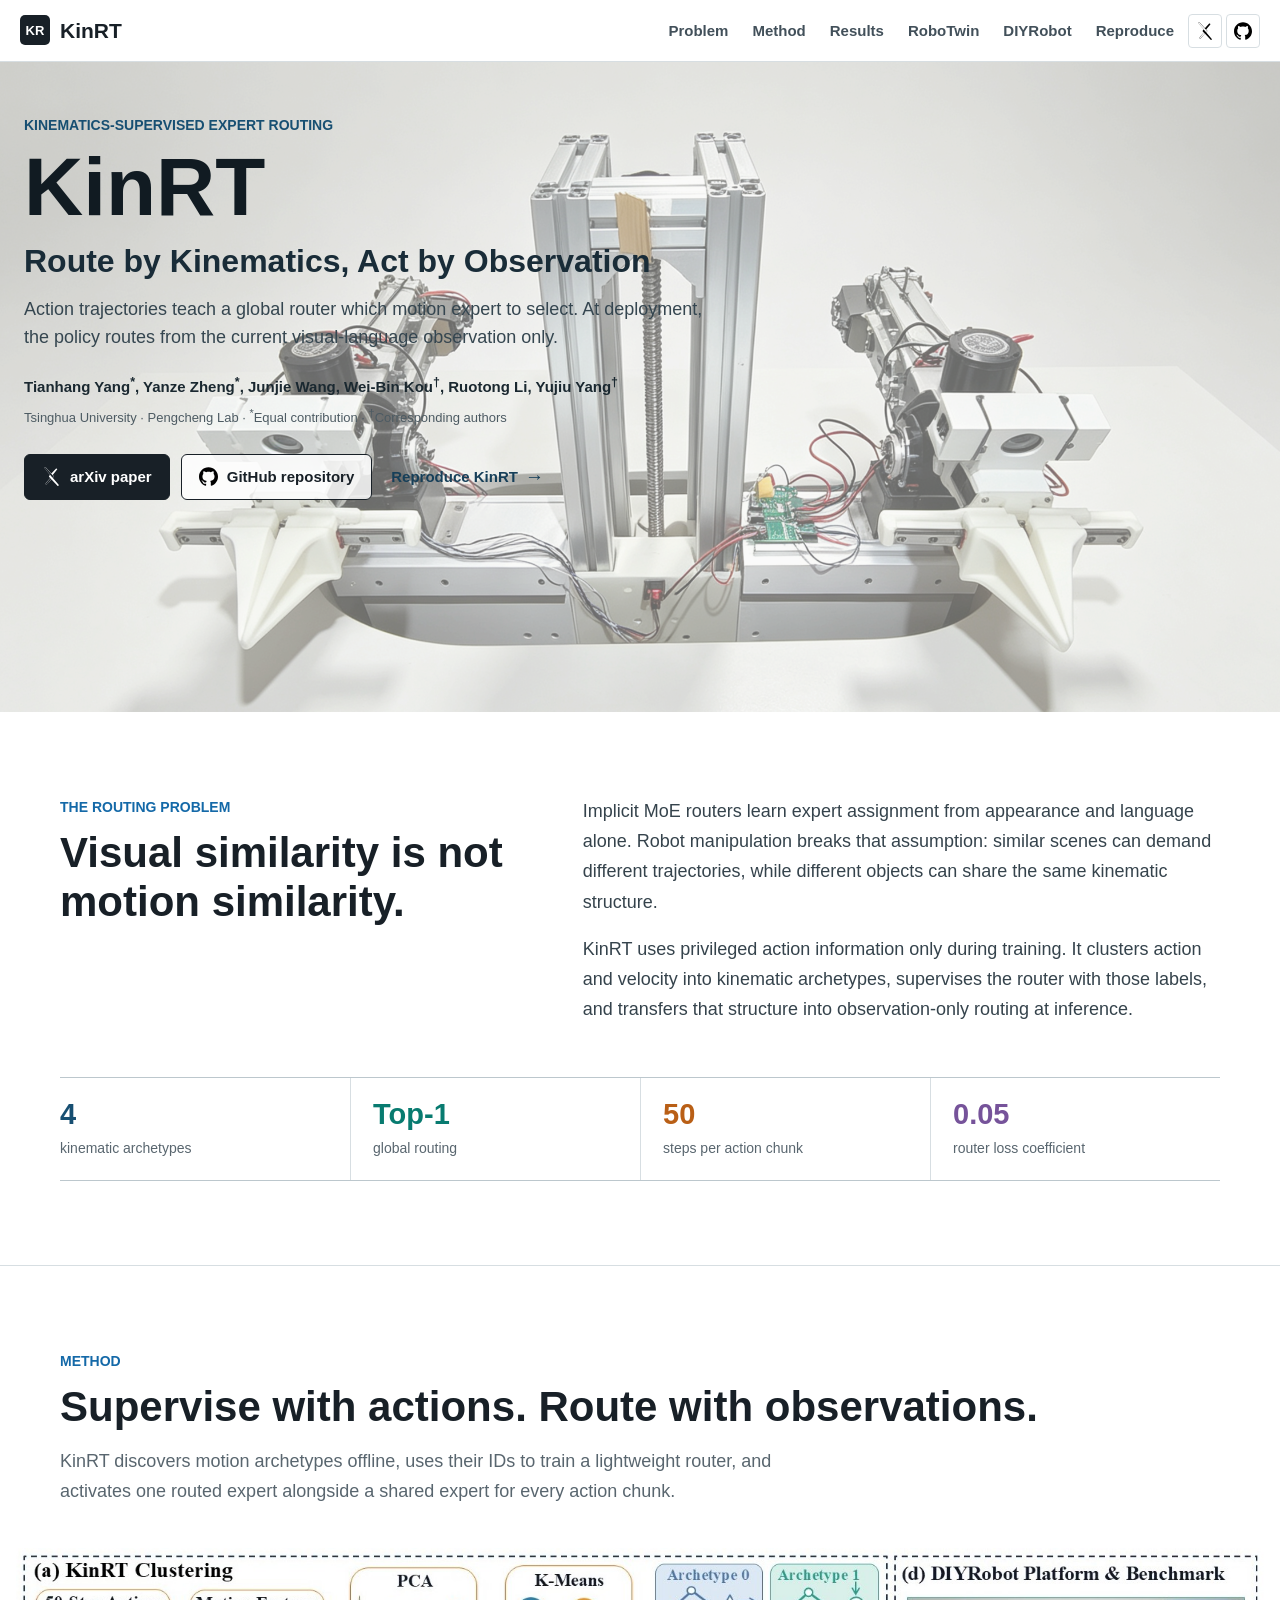
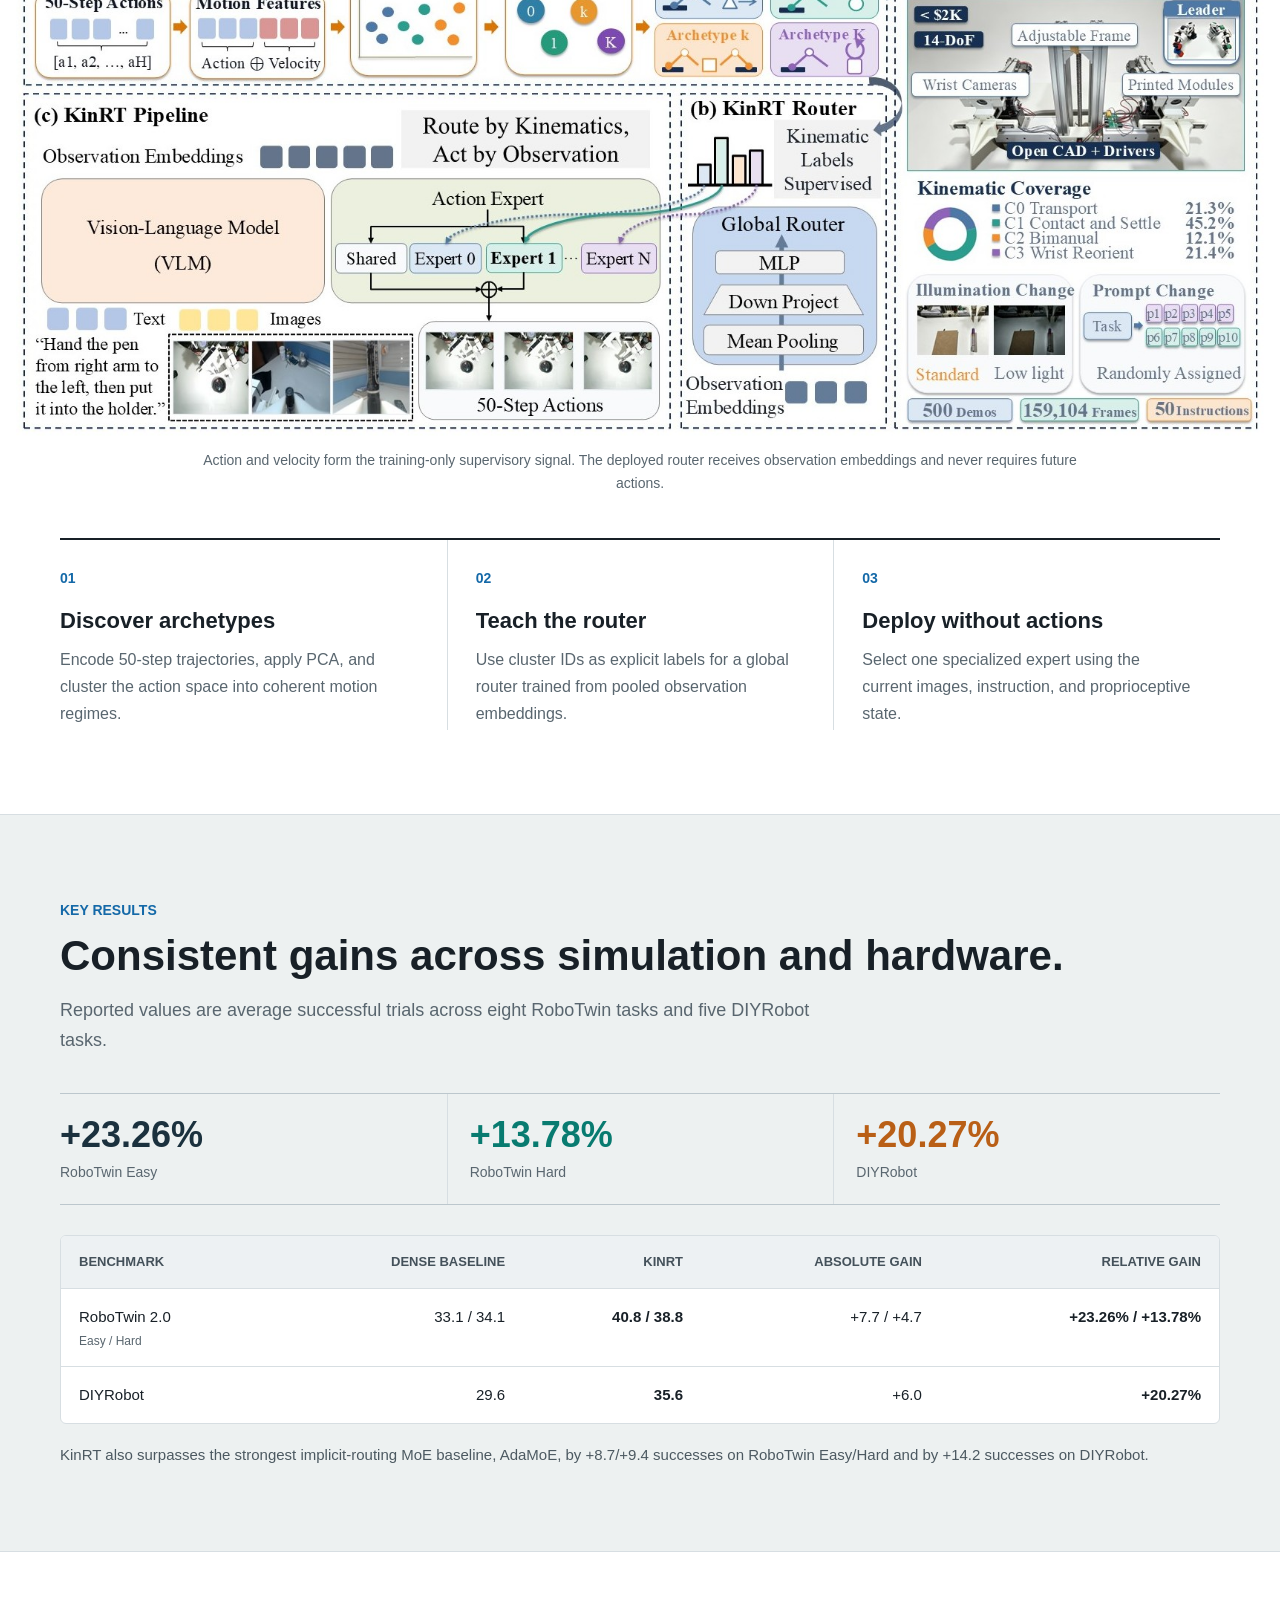
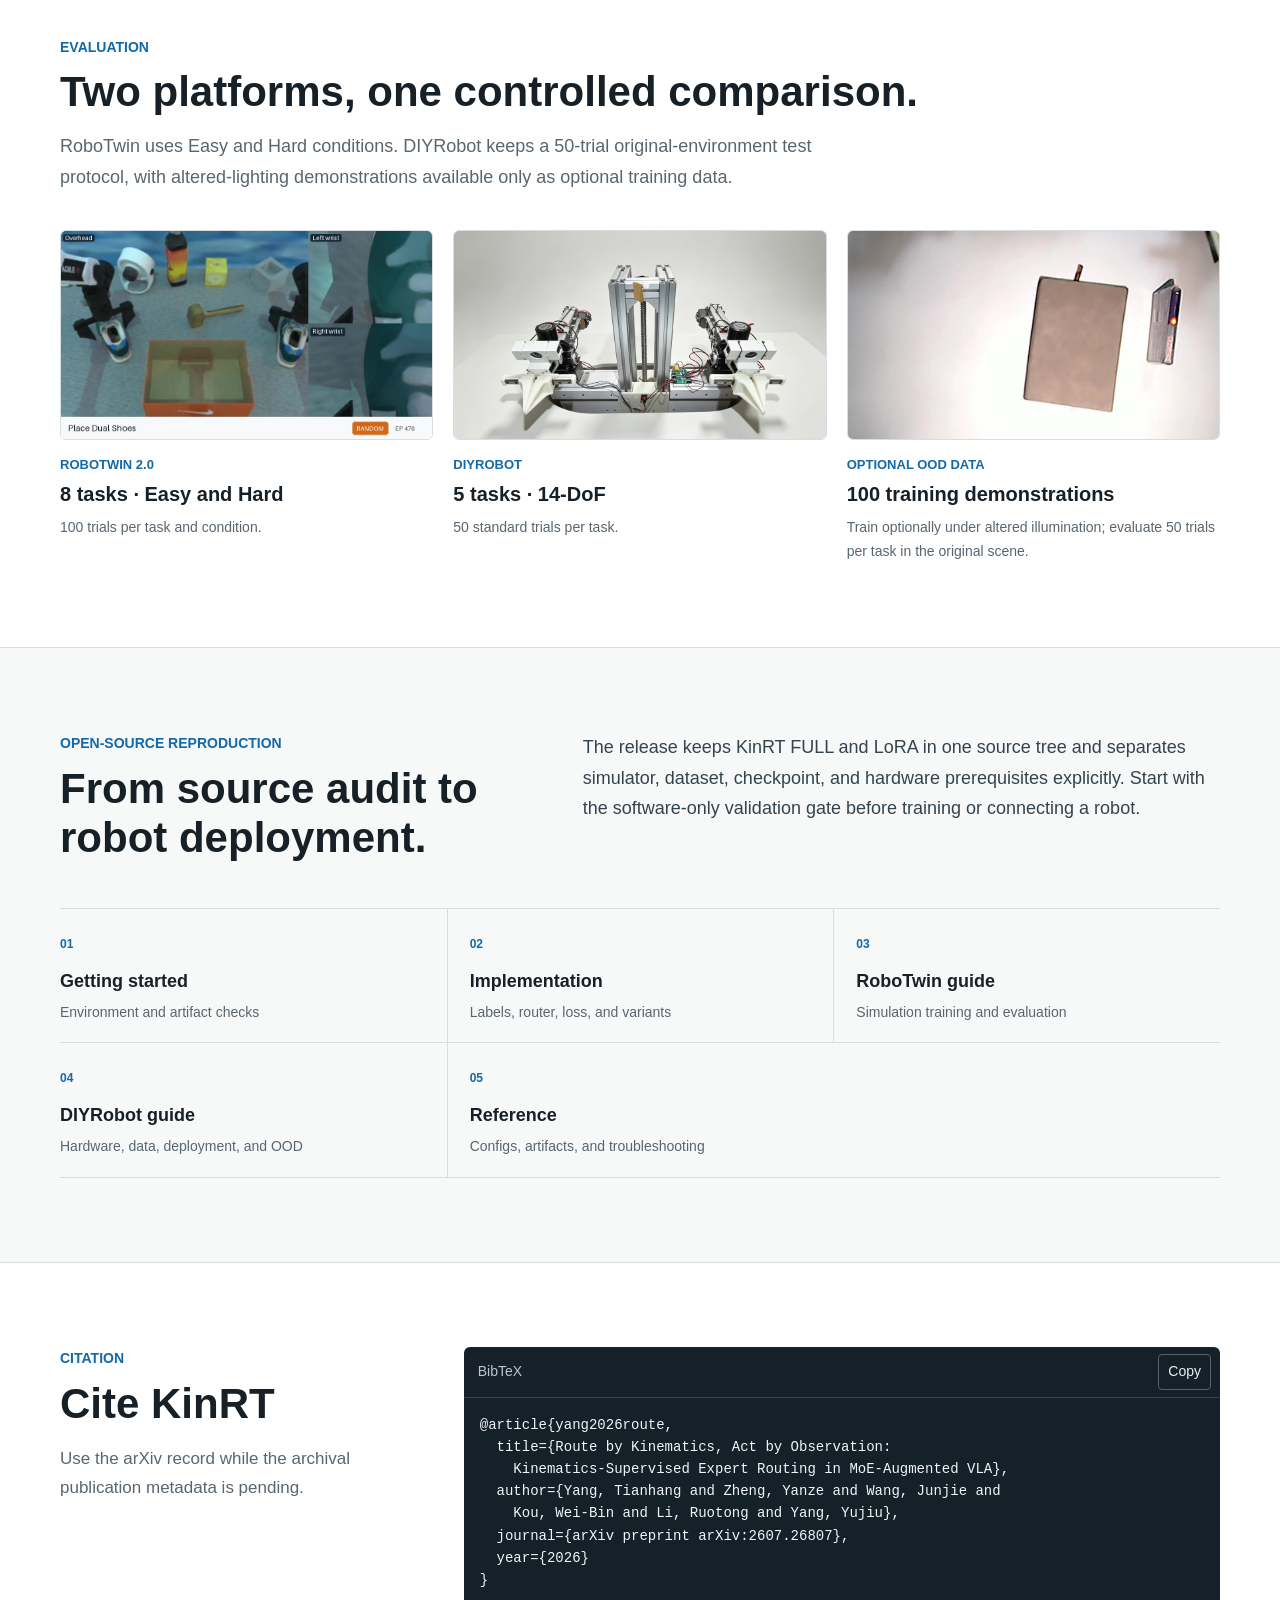
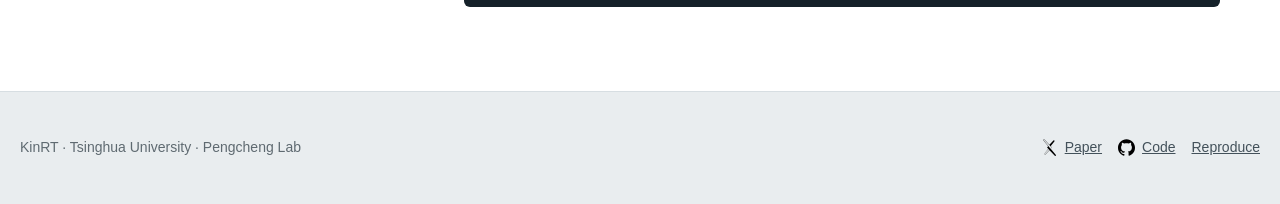
==== docs/index.html @ 178a655c "Remove decorative heading icons" ====
<!doctype html>
<html lang="en">
  <head>
    <meta charset="utf-8" />
    <meta name="viewport" content="width=device-width, initial-scale=1" />
    <meta name="description" content="KinRT uses action-derived kinematic archetypes to supervise observation-only expert routing for generalizable robot manipulation." />
    <meta name="theme-color" content="#ffffff" />
    <meta property="og:type" content="website" />
    <meta property="og:title" content="KinRT | Route by Kinematics, Act by Observation" />
    <meta property="og:description" content="Kinematics-supervised expert routing in MoE-augmented vision-language-action models." />
    <meta property="og:image" content="https://gleeacast.github.io/Route-by-Kinematics-Act-by-Observation-Kinematics-Supervised-Expert-Routing-in-MoE-Augmented-VLA/assets/images/kinrt-method-overview.jpg" />
    <meta property="og:url" content="https://gleeacast.github.io/Route-by-Kinematics-Act-by-Observation-Kinematics-Supervised-Expert-Routing-in-MoE-Augmented-VLA/" />
    <link rel="canonical" href="https://gleeacast.github.io/Route-by-Kinematics-Act-by-Observation-Kinematics-Supervised-Expert-Routing-in-MoE-Augmented-VLA/" />
    <title>KinRT | Route by Kinematics, Act by Observation</title>
    <link rel="stylesheet" href="styles.css?v=20260819-4" />
    <script src="app.js?v=20260819-1" defer></script>
  </head>
  <body data-page="home">
    <a class="skip-link" href="#main">Skip to content</a>
    <header class="site-header">
      <div class="header-inner">
        <a class="brand" href="index.html" aria-label="KinRT project home"><span class="brand-mark">KR</span>KinRT</a>
        <button class="nav-toggle" type="button" data-nav-toggle aria-expanded="false" aria-controls="primary-nav">Menu</button>
        <nav class="primary-nav" id="primary-nav" data-primary-nav aria-label="Primary navigation">
          <a href="#problem">Problem</a>
          <a href="#method">Method</a>
          <a href="#results">Results</a>
          <a href="robotwin.html" data-page-link="robotwin">RoboTwin</a>
          <a href="diyrobot.html" data-page-link="diyrobot">DIYRobot</a>
          <a href="getting-started.html" data-page-link="start">Reproduce</a>
          <a class="nav-icon-link" href="https://arxiv.org/abs/2607.26807" aria-label="KinRT paper on arXiv"><img src="assets/icons/arxiv.svg" alt="" /><span>Paper</span></a>
          <a class="nav-icon-link" href="https://github.com/gleeacast/Route-by-Kinematics-Act-by-Observation-Kinematics-Supervised-Expert-Routing-in-MoE-Augmented-VLA" aria-label="KinRT source on GitHub"><img src="assets/icons/github.svg" alt="" /><span>Source</span></a>
        </nav>
      </div>
    </header>

    <main id="main">
      <section class="project-hero" aria-labelledby="page-title">
        <img class="project-hero-image" src="assets/images/diyrobot-platform.png" alt="The open-source 14-DoF DIYRobot platform" fetchpriority="high" />
        <div class="project-hero-inner">
          <p class="project-eyebrow">Kinematics-supervised expert routing</p>
          <h1 id="page-title">KinRT</h1>
          <p class="project-title">Route by Kinematics, Act by Observation</p>
          <p class="project-summary">Action trajectories teach a global router which motion expert to select. At deployment, the policy routes from the current visual-language observation only.</p>
          <p class="project-authors">Tianhang Yang<sup>*</sup>, Yanze Zheng<sup>*</sup>, Junjie Wang, Wei-Bin Kou<sup>&dagger;</sup>, Ruotong Li, Yujiu Yang<sup>&dagger;</sup></p>
          <p class="project-affiliation">Tsinghua University &middot; Pengcheng Lab &middot; <sup>*</sup>Equal contribution &middot; <sup>&dagger;</sup>Corresponding authors</p>
          <div class="project-actions" aria-label="Project links">
            <a class="button primary" href="https://arxiv.org/abs/2607.26807"><img src="assets/icons/arxiv.svg" alt="" />arXiv paper</a>
            <a class="button secondary" href="https://github.com/gleeacast/Route-by-Kinematics-Act-by-Observation-Kinematics-Supervised-Expert-Routing-in-MoE-Augmented-VLA"><img src="assets/icons/github.svg" alt="" />GitHub repository</a>
            <a class="text-action" href="getting-started.html">Reproduce KinRT <span aria-hidden="true">&rarr;</span></a>
          </div>
        </div>
      </section>

      <section class="project-band project-problem" id="problem" aria-labelledby="problem-title">
        <div class="project-inner split-intro">
          <div>
            <p class="kicker">The routing problem</p>
            <h2 id="problem-title">Visual similarity is not motion similarity.</h2>
          </div>
          <div class="problem-copy">
            <p>Implicit MoE routers learn expert assignment from appearance and language alone. Robot manipulation breaks that assumption: similar scenes can demand different trajectories, while different objects can share the same kinematic structure.</p>
            <p>KinRT uses privileged action information only during training. It clusters action and velocity into kinematic archetypes, supervises the router with those labels, and transfers that structure into observation-only routing at inference.</p>
          </div>
        </div>
        <div class="project-inner method-rail" aria-label="Reported KinRT configuration">
          <div><strong>4</strong><span>kinematic archetypes</span></div>
          <div><strong>Top-1</strong><span>global routing</span></div>
          <div><strong>50</strong><span>steps per action chunk</span></div>
          <div><strong>0.05</strong><span>router loss coefficient</span></div>
        </div>
      </section>

      <section class="project-band project-method" id="method" aria-labelledby="method-title">
        <div class="project-inner section-heading">
          <p class="kicker">Method</p>
          <h2 id="method-title">Supervise with actions. Route with observations.</h2>
          <p>KinRT discovers motion archetypes offline, uses their IDs to train a lightweight router, and activates one routed expert alongside a shared expert for every action chunk.</p>
        </div>
        <figure class="project-method-figure">
          <img src="assets/images/kinrt-method-overview.jpg" alt="KinRT clustering, global router, action-expert pipeline, and DIYRobot platform" loading="lazy" />
          <figcaption>Action and velocity form the training-only supervisory signal. The deployed router receives observation embeddings and never requires future actions.</figcaption>
        </figure>
        <div class="project-inner method-steps">
          <article><span>01</span><h3>Discover archetypes</h3><p>Encode 50-step trajectories, apply PCA, and cluster the action space into coherent motion regimes.</p></article>
          <article><span>02</span><h3>Teach the router</h3><p>Use cluster IDs as explicit labels for a global router trained from pooled observation embeddings.</p></article>
          <article><span>03</span><h3>Deploy without actions</h3><p>Select one specialized expert using the current images, instruction, and proprioceptive state.</p></article>
        </div>
      </section>

      <section class="project-band project-results" id="results" aria-labelledby="results-title">
        <div class="project-inner section-heading">
          <p class="kicker">Key results</p>
          <h2 id="results-title">Consistent gains across simulation and hardware.</h2>
          <p>Reported values are average successful trials across eight RoboTwin tasks and five DIYRobot tasks.</p>
        </div>
        <div class="project-inner result-rail" aria-label="KinRT relative improvements">
          <div><strong>+23.26%</strong><span>RoboTwin Easy</span></div>
          <div><strong>+13.78%</strong><span>RoboTwin Hard</span></div>
          <div><strong>+20.27%</strong><span>DIYRobot</span></div>
        </div>
        <div class="project-inner table-wrap result-table">
          <table>
            <thead><tr><th>Benchmark</th><th>Dense baseline</th><th>KinRT</th><th>Absolute gain</th><th>Relative gain</th></tr></thead>
            <tbody>
              <tr><td>RoboTwin 2.0 <small>Easy / Hard</small></td><td>33.1 / 34.1</td><td><strong>40.8 / 38.8</strong></td><td>+7.7 / +4.7</td><td><strong>+23.26% / +13.78%</strong></td></tr>
              <tr><td>DIYRobot</td><td>29.6</td><td><strong>35.6</strong></td><td>+6.0</td><td><strong>+20.27%</strong></td></tr>
            </tbody>
          </table>
        </div>
        <p class="project-inner result-note">KinRT also surpasses the strongest implicit-routing MoE baseline, AdaMoE, by +8.7/+9.4 successes on RoboTwin Easy/Hard and by +14.2 successes on DIYRobot.</p>
      </section>

      <section class="project-band project-benchmarks" aria-labelledby="benchmarks-title">
        <div class="project-inner section-heading">
          <p class="kicker">Evaluation</p>
          <h2 id="benchmarks-title">Two platforms, one controlled comparison.</h2>
          <p>RoboTwin uses Easy and Hard conditions. DIYRobot keeps a 50-trial original-environment test protocol, with altered-lighting demonstrations available only as optional training data.</p>
        </div>
        <div class="project-inner benchmark-gallery">
          <a href="robotwin.html" class="benchmark-panel">
            <img src="assets/images/posters/robotwin-05_place_dual_shoes_random.jpg" alt="RoboTwin randomized dual-shoe placement task" loading="lazy" />
            <span>RoboTwin 2.0</span><strong>8 tasks &middot; Easy and Hard</strong><p>100 trials per task and condition.</p>
          </a>
          <a href="diyrobot.html" class="benchmark-panel">
            <img src="assets/images/diyrobot-platform.png" alt="The DIYRobot dual-arm platform" loading="lazy" />
            <span>DIYRobot</span><strong>5 tasks &middot; 14-DoF</strong><p>50 standard trials per task.</p>
          </a>
          <a href="diyrobot.html#report" class="benchmark-panel">
            <img src="assets/images/posters/diyrobot-06_ood_place_pill_box_old_scene.jpg" alt="DIYRobot task under altered illumination" loading="lazy" />
            <span>Optional OOD data</span><strong>100 training demonstrations</strong><p>Train optionally under altered illumination; evaluate 50 trials per task in the original scene.</p>
          </a>
        </div>
      </section>

      <section class="project-band project-reproduce" id="reproduce" aria-labelledby="reproduce-title">
        <div class="project-inner split-intro">
          <div>
            <p class="kicker">Open-source reproduction</p>
            <h2 id="reproduce-title">From source audit to robot deployment.</h2>
          </div>
          <div class="problem-copy">
            <p>The release keeps KinRT FULL and LoRA in one source tree and separates simulator, dataset, checkpoint, and hardware prerequisites explicitly. Start with the software-only validation gate before training or connecting a robot.</p>
          </div>
        </div>
        <nav class="project-inner reproduce-links" aria-label="KinRT reproduction guides">
          <a href="getting-started.html"><span>01</span><strong>Getting started</strong><small>Environment and artifact checks</small></a>
          <a href="method.html"><span>02</span><strong>Implementation</strong><small>Labels, router, loss, and variants</small></a>
          <a href="robotwin.html"><span>03</span><strong>RoboTwin guide</strong><small>Simulation training and evaluation</small></a>
          <a href="diyrobot.html"><span>04</span><strong>DIYRobot guide</strong><small>Hardware, data, deployment, and OOD</small></a>
          <a href="reference.html"><span>05</span><strong>Reference</strong><small>Configs, artifacts, and troubleshooting</small></a>
        </nav>
      </section>

      <section class="project-band project-citation" aria-labelledby="citation-title">
        <div class="project-inner citation-layout">
          <div>
            <p class="kicker">Citation</p>
            <h2 id="citation-title">Cite KinRT</h2>
            <p>Use the arXiv record while the archival publication metadata is pending.</p>
          </div>
          <div class="code-block">
            <div class="code-toolbar"><span>BibTeX</span><button class="copy-button" type="button" data-copy>Copy</button></div>
            <pre><code>@article{yang2026route,
  title={Route by Kinematics, Act by Observation:
    Kinematics-Supervised Expert Routing in MoE-Augmented VLA},
  author={Yang, Tianhang and Zheng, Yanze and Wang, Junjie and
    Kou, Wei-Bin and Li, Ruotong and Yang, Yujiu},
  journal={arXiv preprint arXiv:2607.26807},
  year={2026}
}</code></pre>
          </div>
        </div>
      </section>
    </main>

    <footer class="site-footer">
      <div class="footer-inner"><span>KinRT &middot; Tsinghua University &middot; Pengcheng Lab</span><nav class="footer-links" aria-label="Footer"><a class="footer-logo-link" href="https://arxiv.org/abs/2607.26807"><img src="assets/icons/arxiv.svg" alt="" />Paper</a><a class="footer-logo-link" href="https://github.com/gleeacast/Route-by-Kinematics-Act-by-Observation-Kinematics-Supervised-Expert-Routing-in-MoE-Augmented-VLA"><img src="assets/icons/github.svg" alt="" />Code</a><a href="getting-started.html">Reproduce</a></nav></div>
    </footer>
  </body>
</html>
---- docs/styles.css ----
:root {
  color-scheme: light;
  --ink: #182027;
  --muted: #59666f;
  --line: #d7dee2;
  --line-strong: #bcc7cd;
  --canvas: #ffffff;
  --surface: #ffffff;
  --surface-alt: #edf2f3;
  --blue: #1469a8;
  --blue-soft: #e2eef6;
  --teal: #087b70;
  --teal-soft: #dff1ed;
  --orange: #b95f16;
  --orange-soft: #faeadb;
  --red: #a6342a;
  --red-soft: #f8e5e2;
  --green: #287344;
  --green-soft: #e3f0e7;
  --code: #152129;
  --code-line: #35434c;
  --header-h: 62px;
  --content: 1240px;
  font-family: Inter, ui-sans-serif, -apple-system, BlinkMacSystemFont, "Segoe UI", sans-serif;
  font-synthesis: none;
  text-rendering: optimizeLegibility;
}

* { box-sizing: border-box; }
html { scroll-behavior: smooth; }
body {
  margin: 0;
  background: var(--canvas);
  color: var(--ink);
  font-size: 17px;
  line-height: 1.68;
  letter-spacing: 0;
}
button, input { font: inherit; letter-spacing: 0; }
a { color: var(--blue); }
img { display: block; max-width: 100%; }
code, pre { font-family: "SFMono-Regular", Consolas, "Liberation Mono", monospace; }

.skip-link {
  position: fixed;
  top: -60px;
  left: 16px;
  z-index: 100;
  padding: 8px 12px;
  color: #fff;
  background: #000;
  border-radius: 4px;
}
.skip-link:focus { top: 10px; }

.site-header {
  position: sticky;
  top: 0;
  z-index: 40;
  height: var(--header-h);
  background: rgba(255, 255, 255, 0.97);
  border-bottom: 1px solid var(--line);
  backdrop-filter: blur(14px);
}
.header-inner {
  width: min(calc(100% - 32px), var(--content));
  height: 100%;
  margin: 0 auto;
  display: flex;
  align-items: center;
  gap: 28px;
}
.brand {
  display: flex;
  align-items: center;
  gap: 10px;
  color: var(--ink);
  font-size: 21px;
  font-weight: 780;
  text-decoration: none;
  white-space: nowrap;
}
.brand-mark {
  width: 30px;
  height: 30px;
  display: grid;
  place-items: center;
  color: #fff;
  background: var(--ink);
  border-radius: 5px;
  font-size: 13px;
}
.primary-nav {
  display: flex;
  align-items: center;
  gap: 4px;
  margin-left: auto;
}
.primary-nav a {
  padding: 7px 10px;
  color: #42505a;
  border-radius: 4px;
  font-size: 15px;
  font-weight: 650;
  text-decoration: none;
}
.primary-nav a:hover,
.primary-nav a[aria-current="page"] { color: var(--ink); background: var(--surface-alt); }
.primary-nav .nav-icon-link {
  width: 34px;
  height: 34px;
  display: inline-grid;
  place-items: center;
  padding: 7px;
  border: 1px solid var(--line);
}
.nav-icon-link img { width: 18px; height: 18px; }
.nav-icon-link span { display: none; }
.nav-toggle {
  display: none;
  margin-left: auto;
  padding: 7px 10px;
  border: 1px solid var(--line-strong);
  border-radius: 4px;
  background: var(--surface);
  color: var(--ink);
  cursor: pointer;
}

.release-strip {
  background: var(--ink);
  color: #dce3e7;
}
.release-strip-inner {
  width: min(calc(100% - 32px), var(--content));
  min-height: 38px;
  margin: 0 auto;
  display: flex;
  align-items: center;
  gap: 18px;
  overflow-x: auto;
  font-size: 14px;
  white-space: nowrap;
  scrollbar-width: none;
}
.release-strip-inner::-webkit-scrollbar { display: none; }
.release-strip strong { color: #fff; }
.status-dot {
  width: 7px;
  height: 7px;
  display: inline-block;
  margin-right: 6px;
  border-radius: 50%;
  background: #5ec994;
}
.status-dot.external { background: #f2ad59; }

.page {
  width: min(calc(100% - 32px), var(--content));
  margin: 0 auto;
}
.docs-shell {
  display: grid;
  grid-template-columns: 244px minmax(0, 1fr);
  gap: 54px;
  align-items: start;
}
.sidebar {
  position: sticky;
  top: calc(var(--header-h) + 24px);
  padding: 30px 0 50px;
}
.sidebar-label {
  margin: 0 0 9px 10px;
  color: #77828a;
  font-size: 13px;
  font-weight: 760;
  text-transform: uppercase;
}
.sidebar nav { display: grid; gap: 2px; }
.sidebar a {
  padding: 8px 10px;
  color: #53616a;
  border-left: 2px solid transparent;
  font-size: 14px;
  font-weight: 570;
  text-decoration: none;
}
.sidebar a:hover,
.sidebar a[aria-current="page"] {
  color: var(--ink);
  border-color: var(--blue);
  background: #e9eef0;
}
.sidebar-divider { height: 1px; margin: 18px 10px; background: var(--line); }

.doc-main {
  min-width: 0;
  max-width: 900px;
  padding: 58px 0 104px;
}
.doc-header {
  padding-bottom: 34px;
  border-bottom: 1px solid var(--line);
}
.kicker {
  margin: 0 0 8px;
  color: var(--blue);
  font-size: 14px;
  font-weight: 770;
  text-transform: uppercase;
}
.doc-header h1,
.dashboard-title {
  margin: 0;
  font-size: 52px;
  line-height: 1.08;
  letter-spacing: 0;
}
.doc-lead {
  max-width: 760px;
  margin: 18px 0 0;
  color: var(--muted);
  font-size: 20px;
  line-height: 1.55;
}
.doc-meta {
  display: flex;
  flex-wrap: wrap;
  gap: 8px 18px;
  margin-top: 22px;
  color: #69757d;
  font-size: 14px;
}

.section { padding: 46px 0; border-bottom: 1px solid var(--line); scroll-margin-top: 86px; }
.section:last-child { border-bottom: 0; }
.section-head {
  display: grid;
  grid-template-columns: 40px minmax(0, 1fr);
  gap: 14px;
  align-items: start;
  margin-bottom: 22px;
}
.section-index {
  width: 34px;
  height: 34px;
  display: grid;
  place-items: center;
  color: var(--blue);
  border: 1px solid #a7c6da;
  border-radius: 5px;
  font-size: 14px;
  font-weight: 760;
}
.section h2 { margin: 0; font-size: 30px; line-height: 1.22; }
.section h3 { margin: 31px 0 10px; font-size: 21px; line-height: 1.35; }
.section p { max-width: 820px; }
.section > p:first-child { margin-top: 0; }
.section ul, .section ol { padding-left: 23px; }
.section li + li { margin-top: 6px; }
.section code:not(pre code) {
  padding: 2px 5px;
  color: #174d70;
  background: #e5eef3;
  border-radius: 3px;
  font-size: 0.91em;
}
.doc-main p code,
.callout code {
  overflow-wrap: anywhere;
  word-break: break-word;
}

.callout {
  margin: 22px 0;
  padding: 16px 18px;
  border-left: 4px solid var(--blue);
  background: var(--blue-soft);
}
.callout.warning { border-color: var(--orange); background: var(--orange-soft); }
.callout.danger { border-color: var(--red); background: var(--red-soft); }
.callout.success { border-color: var(--green); background: var(--green-soft); }
.callout strong { display: block; margin-bottom: 3px; }
.callout p { margin: 0; }

.code-block {
  margin: 20px 0;
  overflow: hidden;
  border-radius: 6px;
  background: var(--code);
  color: #eef4f7;
}
.code-toolbar {
  min-height: 38px;
  display: flex;
  align-items: center;
  justify-content: space-between;
  gap: 16px;
  padding: 7px 9px 7px 14px;
  color: #b9c8d0;
  border-bottom: 1px solid var(--code-line);
  font-size: 14px;
}
.copy-button {
  padding: 5px 9px;
  color: #e8f0f3;
  border: 1px solid #52636d;
  border-radius: 4px;
  background: transparent;
  cursor: pointer;
}
.copy-button:hover { border-color: #8da1ac; background: #23323b; }
pre {
  margin: 0;
  padding: 16px;
  overflow-x: auto;
  font-size: 14px;
  line-height: 1.58;
}

.table-wrap {
  width: 100%;
  margin: 20px 0;
  overflow-x: auto;
  border: 1px solid var(--line);
  border-radius: 6px;
  background: var(--surface);
}
table { width: 100%; border-collapse: collapse; font-size: 15px; }
th, td { padding: 11px 13px; border-bottom: 1px solid var(--line); text-align: left; vertical-align: top; }
th { color: #44515a; background: #edf1f3; font-size: 13px; text-transform: uppercase; white-space: nowrap; }
tbody tr:last-child td { border-bottom: 0; }
tbody tr:hover td { background: #f8fafb; }
.table-wrap code { white-space: nowrap; }
.tag {
  display: inline-flex;
  align-items: center;
  min-height: 22px;
  padding: 2px 7px;
  border: 1px solid #a9c5d6;
  border-radius: 3px;
  color: #17577d;
  background: #e6f0f5;
  font-size: 13px;
  font-weight: 700;
  white-space: nowrap;
}
.tag.external { color: #84500d; border-color: #dec49e; background: #f9eddc; }
.tag.safety { color: #8c2d26; border-color: #d6aaa5; background: #f6e5e3; }

.flow {
  display: grid;
  grid-template-columns: repeat(4, minmax(0, 1fr));
  margin: 24px 0;
  border: 1px solid var(--line);
  border-radius: 6px;
  overflow: hidden;
  background: var(--surface);
}
.flow-step { min-width: 0; padding: 18px; border-right: 1px solid var(--line); }
.flow-step:last-child { border-right: 0; }
.flow-step span { color: var(--blue); font-size: 13px; font-weight: 780; }
.flow-step strong { display: block; margin-top: 5px; font-size: 17px; }
.flow-step p { margin: 6px 0 0; color: var(--muted); font-size: 15px; line-height: 1.5; }

.checklist {
  display: grid;
  grid-template-columns: repeat(2, minmax(0, 1fr));
  gap: 1px;
  margin: 22px 0;
  border: 1px solid var(--line);
  background: var(--line);
}
.check-item { min-width: 0; padding: 16px; background: var(--surface); }
.check-item strong { display: block; }
.check-item p { margin: 5px 0 0; color: var(--muted); font-size: 15px; }

.figure {
  margin: 24px 0;
  border: 1px solid var(--line);
  border-radius: 6px;
  overflow: hidden;
  background: var(--surface);
}
.figure img { width: 100%; max-height: 610px; object-fit: contain; background: #fff; }
.figure figcaption { padding: 13px 16px; color: var(--muted); border-top: 1px solid var(--line); font-size: 14px; }

.poster-grid {
  display: grid;
  grid-template-columns: repeat(4, minmax(0, 1fr));
  gap: 12px;
  margin: 22px 0;
}
.poster-item { min-width: 0; border: 1px solid var(--line); border-radius: 5px; overflow: hidden; background: var(--surface); }
.poster-item img { width: 100%; aspect-ratio: 16 / 9; object-fit: cover; }
.poster-item span { display: block; padding: 9px 11px; color: #4d5961; font-size: 14px; }

.dashboard {
  padding: 48px 0 90px;
}
.dashboard-head {
  display: grid;
  grid-template-columns: minmax(0, 1.15fr) minmax(320px, 0.75fr);
  gap: 54px;
  align-items: end;
  padding-bottom: 38px;
  border-bottom: 1px solid var(--line);
}
.dashboard-copy { max-width: 770px; margin: 16px 0 0; color: var(--muted); font-size: 18px; }
.dashboard-visual { border: 1px solid var(--line); border-radius: 6px; overflow: hidden; background: #fff; }
.dashboard-visual img { width: 100%; aspect-ratio: 16 / 8; object-fit: cover; object-position: center 45%; }
.dashboard-visual p { margin: 0; padding: 10px 12px; color: var(--muted); border-top: 1px solid var(--line); font-size: 11px; }
.dashboard-section { padding: 38px 0; border-bottom: 1px solid var(--line); }
.dashboard-section h2 { margin: 0; font-size: 25px; }
.dashboard-section > p { max-width: 740px; color: var(--muted); }
.path-grid {
  display: grid;
  grid-template-columns: repeat(4, minmax(0, 1fr));
  gap: 12px;
  margin-top: 22px;
}
.path-card {
  min-width: 0;
  min-height: 188px;
  display: flex;
  flex-direction: column;
  padding: 18px;
  color: var(--ink);
  border: 1px solid var(--line);
  border-radius: 6px;
  background: var(--surface);
  text-decoration: none;
}
.path-card:hover { border-color: #8fa9b7; box-shadow: 0 8px 22px rgba(35, 56, 68, 0.08); }
.path-card span { color: var(--blue); font-size: 11px; font-weight: 780; }
.path-card strong { margin-top: 14px; font-size: 18px; }
.path-card p { margin: 7px 0 18px; color: var(--muted); font-size: 13px; }
.path-card small { margin-top: auto; color: #3e6f8c; font-weight: 650; }

.readiness-grid {
  display: grid;
  grid-template-columns: repeat(3, minmax(0, 1fr));
  gap: 1px;
  margin-top: 22px;
  border: 1px solid var(--line);
  background: var(--line);
}
.readiness-item { min-width: 0; padding: 17px; background: var(--surface); }
.readiness-item .state { color: var(--green); font-size: 11px; font-weight: 760; text-transform: uppercase; }
.readiness-item .state.external { color: var(--orange); }
.readiness-item strong { display: block; margin: 5px 0; }
.readiness-item p { margin: 0; color: var(--muted); font-size: 12px; }

.filter-bar {
  display: flex;
  align-items: center;
  gap: 12px;
  margin: 20px 0 12px;
}
.filter-bar label { font-size: 14px; font-weight: 700; }
.filter-bar input {
  width: min(100%, 360px);
  min-height: 38px;
  padding: 7px 10px;
  color: var(--ink);
  border: 1px solid var(--line-strong);
  border-radius: 4px;
  background: var(--surface);
}

.joint-list {
  columns: 2;
  margin: 18px 0;
  padding: 15px 18px 15px 38px;
  border: 1px solid var(--line);
  border-radius: 6px;
  background: var(--surface);
  font-family: "SFMono-Regular", Consolas, monospace;
  font-size: 14px;
}
.joint-list li { break-inside: avoid; }

.next-prev {
  display: grid;
  grid-template-columns: repeat(2, minmax(0, 1fr));
  gap: 12px;
  padding-top: 38px;
}
.next-prev a {
  min-width: 0;
  padding: 15px 17px;
  color: var(--ink);
  border: 1px solid var(--line);
  border-radius: 5px;
  background: var(--surface);
  text-decoration: none;
}
.next-prev span { display: block; color: var(--muted); font-size: 13px; }
.next-prev strong { display: block; margin-top: 3px; }

.site-footer { border-top: 1px solid var(--line); background: #e9edef; }
.footer-inner {
  width: min(calc(100% - 32px), var(--content));
  min-height: 112px;
  margin: 0 auto;
  display: flex;
  align-items: center;
  justify-content: space-between;
  gap: 24px;
  color: #5f6a71;
  font-size: 14px;
}
.footer-links { display: flex; gap: 16px; flex-wrap: wrap; }
.footer-links a { color: #43515a; }
.footer-logo-link { display: inline-flex; align-items: center; gap: 7px; }
.footer-logo-link img { width: 17px; height: 17px; }

.system-cell { display: inline-flex; align-items: center; gap: 9px; min-width: 180px; }
.system-cell img { width: 22px; height: 22px; object-fit: contain; }
.support { display: inline-flex; align-items: center; gap: 7px; font-size: 13px; font-weight: 680; }
.support::before { width: 8px; height: 8px; content: ""; border-radius: 50%; background: #8a969d; }
.support.yes::before { background: #31a66a; }
.support.conditional::before { background: #df922f; }
.support.no { color: #707b82; }
.support.no::before { background: #d0665d; }

.scene-pair-grid {
  display: grid;
  grid-template-columns: repeat(3, minmax(0, 1fr));
  gap: 18px;
  margin: 24px 0;
}
.scene-pair { min-width: 0; margin: 0; }
.scene-pair figcaption { display: flex; align-items: baseline; justify-content: space-between; gap: 10px; margin-bottom: 9px; }
.scene-pair figcaption strong { font-size: 17px; }
.scene-pair figcaption span { color: var(--blue); font-size: 11px; font-weight: 760; text-transform: uppercase; }
.scene-pair > div { display: grid; grid-template-columns: repeat(2, minmax(0, 1fr)); gap: 3px; overflow: hidden; border-radius: 5px; background: var(--line); }
.scene-pair img { width: 100%; aspect-ratio: 1 / 1; object-fit: cover; }
.scene-pair p { display: grid; grid-template-columns: repeat(2, minmax(0, 1fr)); margin: 6px 0 0; color: var(--muted); font-size: 11px; text-align: center; }

.project-hero {
  position: relative;
  height: clamp(540px, calc(100svh - var(--header-h) - 128px), 650px);
  overflow: hidden;
  background: #e9e9e5;
}
.project-hero::after {
  position: absolute;
  inset: 0;
  content: "";
  background: rgba(255, 255, 255, 0.2);
  pointer-events: none;
}
.project-hero-image {
  position: absolute;
  inset: 0;
  width: 100%;
  height: 100%;
  object-fit: cover;
  object-position: center 55%;
  opacity: 0.72;
}
.project-hero-inner {
  position: relative;
  z-index: 1;
  width: min(calc(100% - 48px), var(--content));
  margin: 0 auto;
  padding-top: 52px;
}
.project-eyebrow {
  margin: 0 0 10px;
  color: #174f72;
  font-size: 14px;
  font-weight: 800;
  text-transform: uppercase;
}
.project-hero h1 {
  margin: 0;
  color: #111b22;
  font-size: 82px;
  line-height: 0.95;
}
.project-title {
  max-width: 780px;
  margin: 17px 0 0;
  color: #192c38;
  font-size: 32px;
  font-weight: 720;
  line-height: 1.2;
}
.project-summary {
  max-width: 700px;
  margin: 15px 0 0;
  color: #354650;
  font-size: 18px;
  line-height: 1.55;
}
.project-authors {
  max-width: 790px;
  margin: 20px 0 0;
  color: #1a2830;
  font-size: 15px;
  font-weight: 690;
}
.project-affiliation {
  margin: 5px 0 0;
  color: #4d5b63;
  font-size: 13px;
}
.project-actions {
  display: flex;
  align-items: center;
  flex-wrap: wrap;
  gap: 11px;
  margin-top: 23px;
}
.button {
  min-height: 46px;
  display: inline-flex;
  align-items: center;
  justify-content: center;
  padding: 9px 17px;
  border: 1px solid var(--ink);
  border-radius: 6px;
  font-size: 15px;
  font-weight: 700;
  text-decoration: none;
}
.button.primary { color: #fff; background: var(--ink); }
.button.secondary { color: var(--ink); background: rgba(255, 255, 255, 0.82); }
.button:hover { transform: translateY(-1px); }
.button img { width: 19px; height: 19px; margin-right: 9px; }
.button.primary img { filter: invert(1); }
.text-action {
  min-height: 46px;
  display: inline-flex;
  align-items: center;
  padding: 9px 8px;
  color: #163f59;
  font-size: 15px;
  font-weight: 760;
  text-decoration: none;
}
.text-action span { margin-left: 7px; font-size: 19px; }
.project-band { padding: 84px 0; }
.project-inner { width: min(calc(100% - 48px), 1160px); margin: 0 auto; }
.split-intro {
  display: grid;
  grid-template-columns: minmax(300px, 0.82fr) minmax(0, 1.18fr);
  gap: 80px;
  align-items: start;
}
.split-intro h2,
.section-heading h2,
.citation-layout h2 {
  margin: 0;
  font-size: 42px;
  line-height: 1.17;
}
.problem-copy p { margin: 0; color: #35434c; font-size: 18px; }
.problem-copy p + p { margin-top: 17px; }
.method-rail,
.result-rail {
  display: grid;
  grid-template-columns: repeat(4, minmax(0, 1fr));
  margin-top: 52px;
  border-top: 1px solid var(--line-strong);
  border-bottom: 1px solid var(--line-strong);
}
.method-rail div,
.result-rail div { min-width: 0; padding: 21px 20px 20px 0; }
.method-rail div + div,
.result-rail div + div { padding-left: 22px; border-left: 1px solid var(--line); }
.method-rail strong,
.result-rail strong { display: block; color: #174f72; font-size: 29px; line-height: 1.1; }
.method-rail div:nth-child(2) strong { color: var(--teal); }
.method-rail div:nth-child(3) strong { color: var(--orange); }
.method-rail div:nth-child(4) strong { color: #76539a; }
.method-rail span,
.result-rail span { display: block; margin-top: 6px; color: var(--muted); font-size: 14px; }

.project-method { border-top: 1px solid var(--line); background: #fff; }
.section-heading { max-width: 1160px; }
.section-heading > p:last-child {
  max-width: 770px;
  margin: 15px 0 0;
  color: var(--muted);
  font-size: 18px;
}
.project-method-figure {
  width: min(calc(100% - 32px), 1380px);
  margin: 42px auto 0;
}
.project-method-figure img { width: 100%; height: auto; }
.project-method-figure figcaption {
  max-width: 900px;
  margin: 13px auto 0;
  color: var(--muted);
  font-size: 14px;
  text-align: center;
}
.method-steps {
  display: grid;
  grid-template-columns: repeat(3, minmax(0, 1fr));
  margin-top: 42px;
  border-top: 2px solid var(--ink);
}
.method-steps article {
  min-width: 0;
  padding: 24px 28px 2px 0;
}
.method-steps article + article {
  padding-left: 28px;
  border-left: 1px solid var(--line);
}
.method-steps span {
  color: var(--blue);
  font-size: 14px;
  font-weight: 800;
}
.method-steps h3 {
  margin: 10px 0 8px;
  font-size: 22px;
}
.method-steps p {
  margin: 0;
  color: var(--muted);
  font-size: 16px;
}

.project-results { border-top: 1px solid var(--line); background: #edf1f1; }
.result-rail { grid-template-columns: repeat(3, minmax(0, 1fr)); margin-top: 38px; }
.result-rail strong { color: #1b313e; font-size: 36px; }
.result-rail div:nth-child(2) strong { color: var(--teal); }
.result-rail div:nth-child(3) strong { color: var(--orange); }
.result-table { margin-top: 30px; background: #fff; }
.result-table th, .result-table td { padding: 15px 18px; }
.result-table td:not(:first-child), .result-table th:not(:first-child) { text-align: right; }
.result-table small { display: block; margin-top: 2px; color: var(--muted); font-size: 12px; }
.result-note { margin-top: 18px; color: #4c5961; font-size: 15px; }

.project-benchmarks { border-top: 1px solid var(--line); }
.benchmark-gallery {
  display: grid;
  grid-template-columns: repeat(3, minmax(0, 1fr));
  gap: 20px;
  margin-top: 38px;
}
.benchmark-panel {
  min-width: 0;
  color: var(--ink);
  text-decoration: none;
}
.benchmark-panel img {
  width: 100%;
  aspect-ratio: 16 / 9;
  object-fit: cover;
  border: 1px solid var(--line);
  border-radius: 6px;
}
.benchmark-panel span {
  display: block;
  margin-top: 14px;
  color: var(--blue);
  font-size: 13px;
  font-weight: 800;
  text-transform: uppercase;
}
.benchmark-panel strong {
  display: block;
  margin-top: 2px;
  font-size: 20px;
}
.benchmark-panel p { margin: 5px 0 0; color: var(--muted); font-size: 14px; }
.benchmark-panel:hover strong { color: var(--blue); }

.project-reproduce { border-top: 1px solid var(--line); background: #f7f8f8; }
.reproduce-links {
  display: grid;
  grid-template-columns: repeat(3, minmax(0, 1fr));
  margin-top: 46px;
  border-top: 1px solid var(--line);
  border-bottom: 1px solid var(--line);
}
.reproduce-links a {
  min-width: 0;
  min-height: 134px;
  padding: 20px 22px 18px 0;
  color: var(--ink);
  border-bottom: 1px solid var(--line);
  text-decoration: none;
}
.reproduce-links a:nth-child(3n+2),
.reproduce-links a:nth-child(3n+3) {
  padding-left: 22px;
  border-left: 1px solid var(--line);
}
.reproduce-links a:nth-last-child(-n+2) { border-bottom: 0; }
.reproduce-links span { color: var(--blue); font-size: 12px; font-weight: 800; }
.reproduce-links strong { display: block; margin-top: 8px; font-size: 18px; }
.reproduce-links small { display: block; margin-top: 5px; color: var(--muted); font-size: 14px; }
.reproduce-links a:hover strong { color: var(--blue); }

.project-citation { border-top: 1px solid var(--line); }
.citation-layout {
  display: grid;
  grid-template-columns: minmax(240px, 0.62fr) minmax(0, 1.38fr);
  gap: 64px;
  align-items: start;
}
.citation-layout p:last-child { color: var(--muted); }
.citation-layout .code-block { margin: 0; }

@media (max-width: 1050px) {
  .primary-nav { gap: 0; }
  .primary-nav a { padding-inline: 7px; font-size: 14px; }
  .path-grid { grid-template-columns: repeat(2, minmax(0, 1fr)); }
  .poster-grid { grid-template-columns: repeat(3, minmax(0, 1fr)); }
  .flow { grid-template-columns: repeat(2, minmax(0, 1fr)); }
  .flow-step:nth-child(2) { border-right: 0; }
  .flow-step:nth-child(-n+2) { border-bottom: 1px solid var(--line); }
  .project-hero-image { object-position: 60% 55%; }
  .split-intro { gap: 48px; }
  .benchmark-gallery { gap: 16px; }
}

@media (max-width: 820px) {
  .site-header { height: auto; min-height: var(--header-h); }
  .header-inner { min-height: var(--header-h); flex-wrap: wrap; padding: 10px 0; }
  .nav-toggle { display: inline-flex; }
  .primary-nav {
    width: 100%;
    display: none;
    flex-direction: column;
    align-items: stretch;
    padding: 4px 0 8px;
  }
  .primary-nav.is-open { display: flex; }
  .primary-nav a { padding: 10px; font-size: 15px; }
  .primary-nav .nav-icon-link { width: 100%; height: auto; display: flex; justify-content: flex-start; gap: 10px; border: 0; }
  .nav-icon-link span { display: inline; }
  .docs-shell { grid-template-columns: 1fr; }
  .sidebar { display: none; }
  .doc-main { padding-top: 36px; }
  .dashboard-head { grid-template-columns: 1fr; gap: 28px; }
  .readiness-grid { grid-template-columns: 1fr; }
  .poster-grid { grid-template-columns: repeat(2, minmax(0, 1fr)); }
  .project-hero { height: clamp(520px, calc(100svh - var(--header-h) - 128px), 610px); }
  .project-hero-image { object-position: 65% bottom; opacity: 0.55; }
  .project-hero h1 { font-size: 72px; }
  .project-title { font-size: 29px; }
  .split-intro, .citation-layout { grid-template-columns: 1fr; gap: 24px; }
  .method-rail { grid-template-columns: repeat(2, minmax(0, 1fr)); }
  .method-rail div:nth-child(3) { padding-left: 0; border-left: 0; border-top: 1px solid var(--line); }
  .method-rail div:nth-child(4) { border-top: 1px solid var(--line); }
  .method-steps { grid-template-columns: 1fr; }
  .method-steps article { padding: 22px 0; }
  .method-steps article + article { padding-left: 0; border-top: 1px solid var(--line); border-left: 0; }
  .benchmark-gallery { grid-template-columns: repeat(2, minmax(0, 1fr)); }
  .reproduce-links { grid-template-columns: repeat(2, minmax(0, 1fr)); }
  .scene-pair-grid { grid-template-columns: repeat(2, minmax(0, 1fr)); }
  .reproduce-links a:nth-child(3n+2),
  .reproduce-links a:nth-child(3n+3) { padding-left: 0; border-left: 0; }
  .reproduce-links a:nth-child(even) { padding-left: 22px; border-left: 1px solid var(--line); }
  .reproduce-links a:nth-last-child(-n+2) { border-bottom: 0; }
  .reproduce-links a:nth-last-child(2) { border-bottom: 1px solid var(--line); }
}

@media (max-width: 580px) {
  .page, .header-inner, .release-strip-inner, .footer-inner { width: min(calc(100% - 24px), var(--content)); }
  .release-strip-inner { padding: 7px 0; flex-wrap: wrap; gap: 3px 12px; white-space: normal; overflow-x: visible; }
  .doc-main, .dashboard { padding-bottom: 64px; }
  .doc-header h1, .dashboard-title { font-size: 38px; }
  .doc-lead, .dashboard-copy { font-size: 18px; }
  .section { padding: 31px 0; }
  .section-head { grid-template-columns: 34px minmax(0, 1fr); gap: 10px; }
  .section h2 { font-size: 26px; }
  .flow, .path-grid, .checklist, .next-prev { grid-template-columns: 1fr; }
  .flow-step { border-right: 0; border-bottom: 1px solid var(--line); }
  .flow-step:last-child { border-bottom: 0; }
  .poster-grid { grid-template-columns: 1fr; }
  .scene-pair-grid { grid-template-columns: 1fr; }
  .joint-list { columns: 1; }
  .footer-inner { align-items: flex-start; flex-direction: column; justify-content: center; padding: 22px 0; }
  .filter-bar { align-items: stretch; flex-direction: column; }
  .filter-bar input { width: 100%; }
  .project-hero { height: 500px; }
  .project-hero::after { background: rgba(255, 255, 255, 0.32); }
  .project-hero-image { object-position: 61% bottom; opacity: 0.45; }
  .project-hero-inner { width: calc(100% - 24px); padding-top: 24px; }
  .project-eyebrow { margin-bottom: 5px; font-size: 12px; }
  .project-hero h1 { font-size: 58px; }
  .project-title { margin-top: 10px; font-size: 24px; }
  .project-summary { margin-top: 9px; font-size: 16px; line-height: 1.45; }
  .project-authors { margin-top: 11px; font-size: 13px; line-height: 1.45; }
  .project-affiliation { display: none; }
  .project-actions { gap: 8px; margin-top: 14px; }
  .project-actions .button { min-height: 40px; padding: 7px 11px; font-size: 13px; }
  .text-action { width: 100%; min-height: 28px; padding: 2px 0; font-size: 13px; }
  .project-band { padding: 56px 0; }
  .project-inner { width: calc(100% - 24px); }
  .split-intro h2, .section-heading h2, .citation-layout h2 { font-size: 31px; }
  .problem-copy p, .section-heading > p:last-child { font-size: 16px; }
  .method-rail { margin-top: 34px; }
  .method-rail div { padding: 17px 13px 16px 0; }
  .method-rail div + div { padding-left: 13px; }
  .method-rail div:nth-child(3) { padding-left: 0; }
  .method-rail strong { font-size: 24px; }
  .project-method-figure { width: 100%; margin-top: 30px; overflow-x: auto; }
  .project-method-figure img { min-width: 720px; }
  .project-method-figure figcaption { padding: 0 12px; text-align: left; }
  .result-rail div { padding: 17px 8px 16px 0; }
  .result-rail div + div { padding-left: 8px; }
  .result-rail strong { font-size: 24px; }
  .result-rail span { font-size: 12px; }
  .benchmark-gallery, .reproduce-links { grid-template-columns: 1fr; }
  .reproduce-links a,
  .reproduce-links a:nth-child(even) { min-height: 0; padding: 17px 0; border-left: 0; border-bottom: 1px solid var(--line); }
  .reproduce-links a:nth-last-child(-n+2) { border-bottom: 1px solid var(--line); }
  .reproduce-links a:last-child { border-bottom: 0; }
  .citation-layout .code-block { margin-top: 8px; }
}
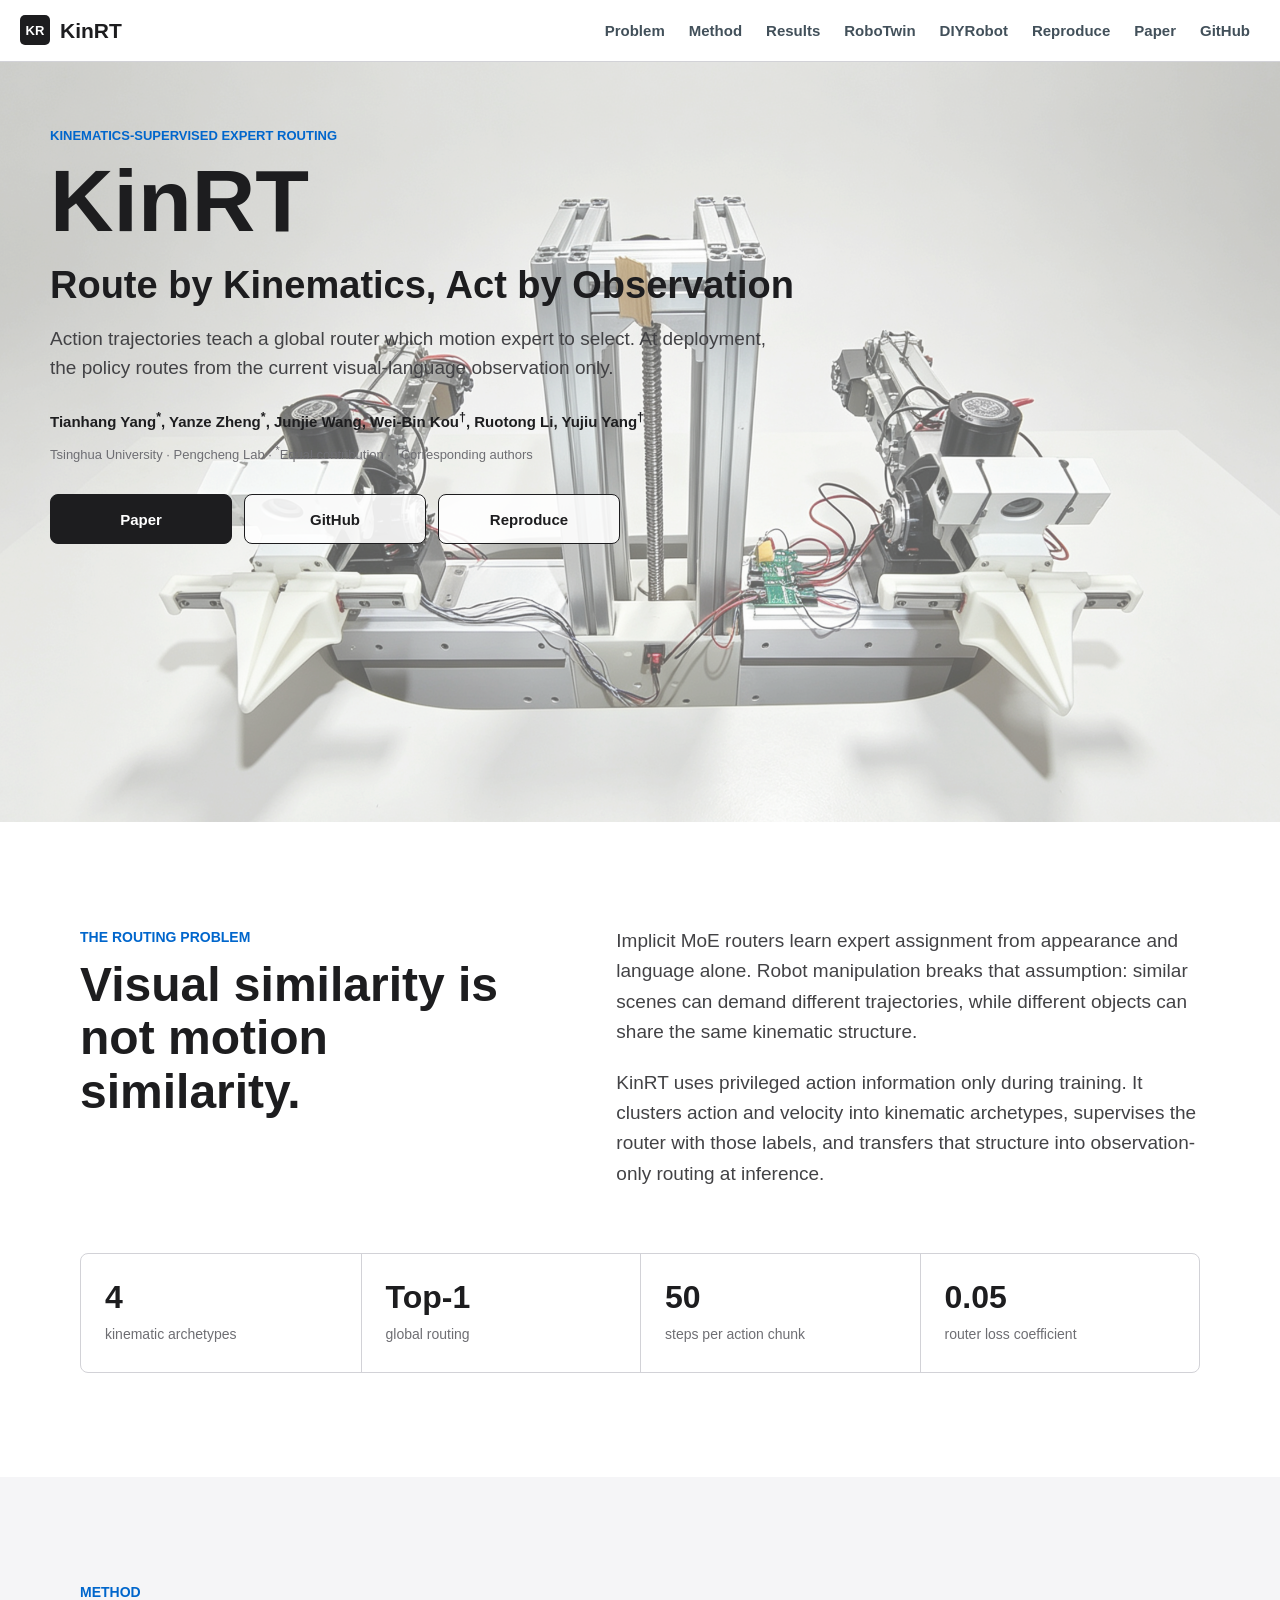
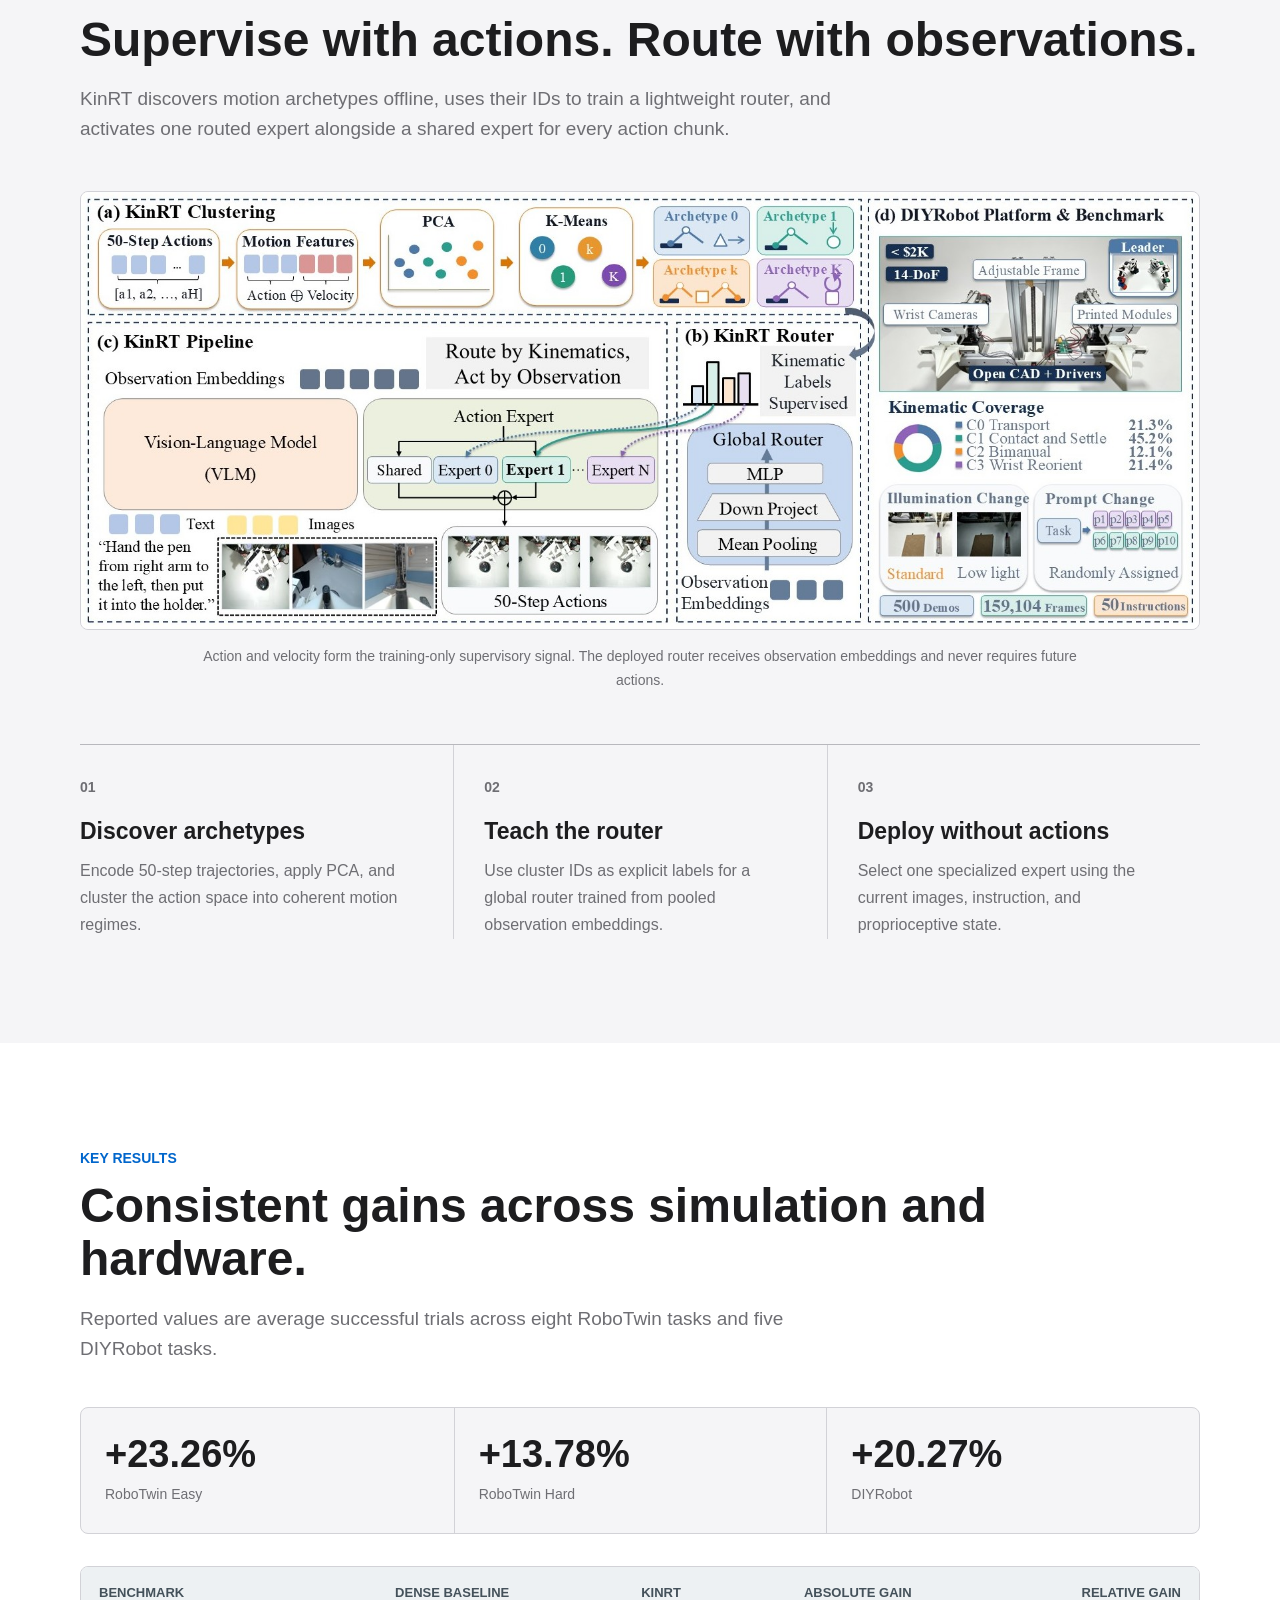
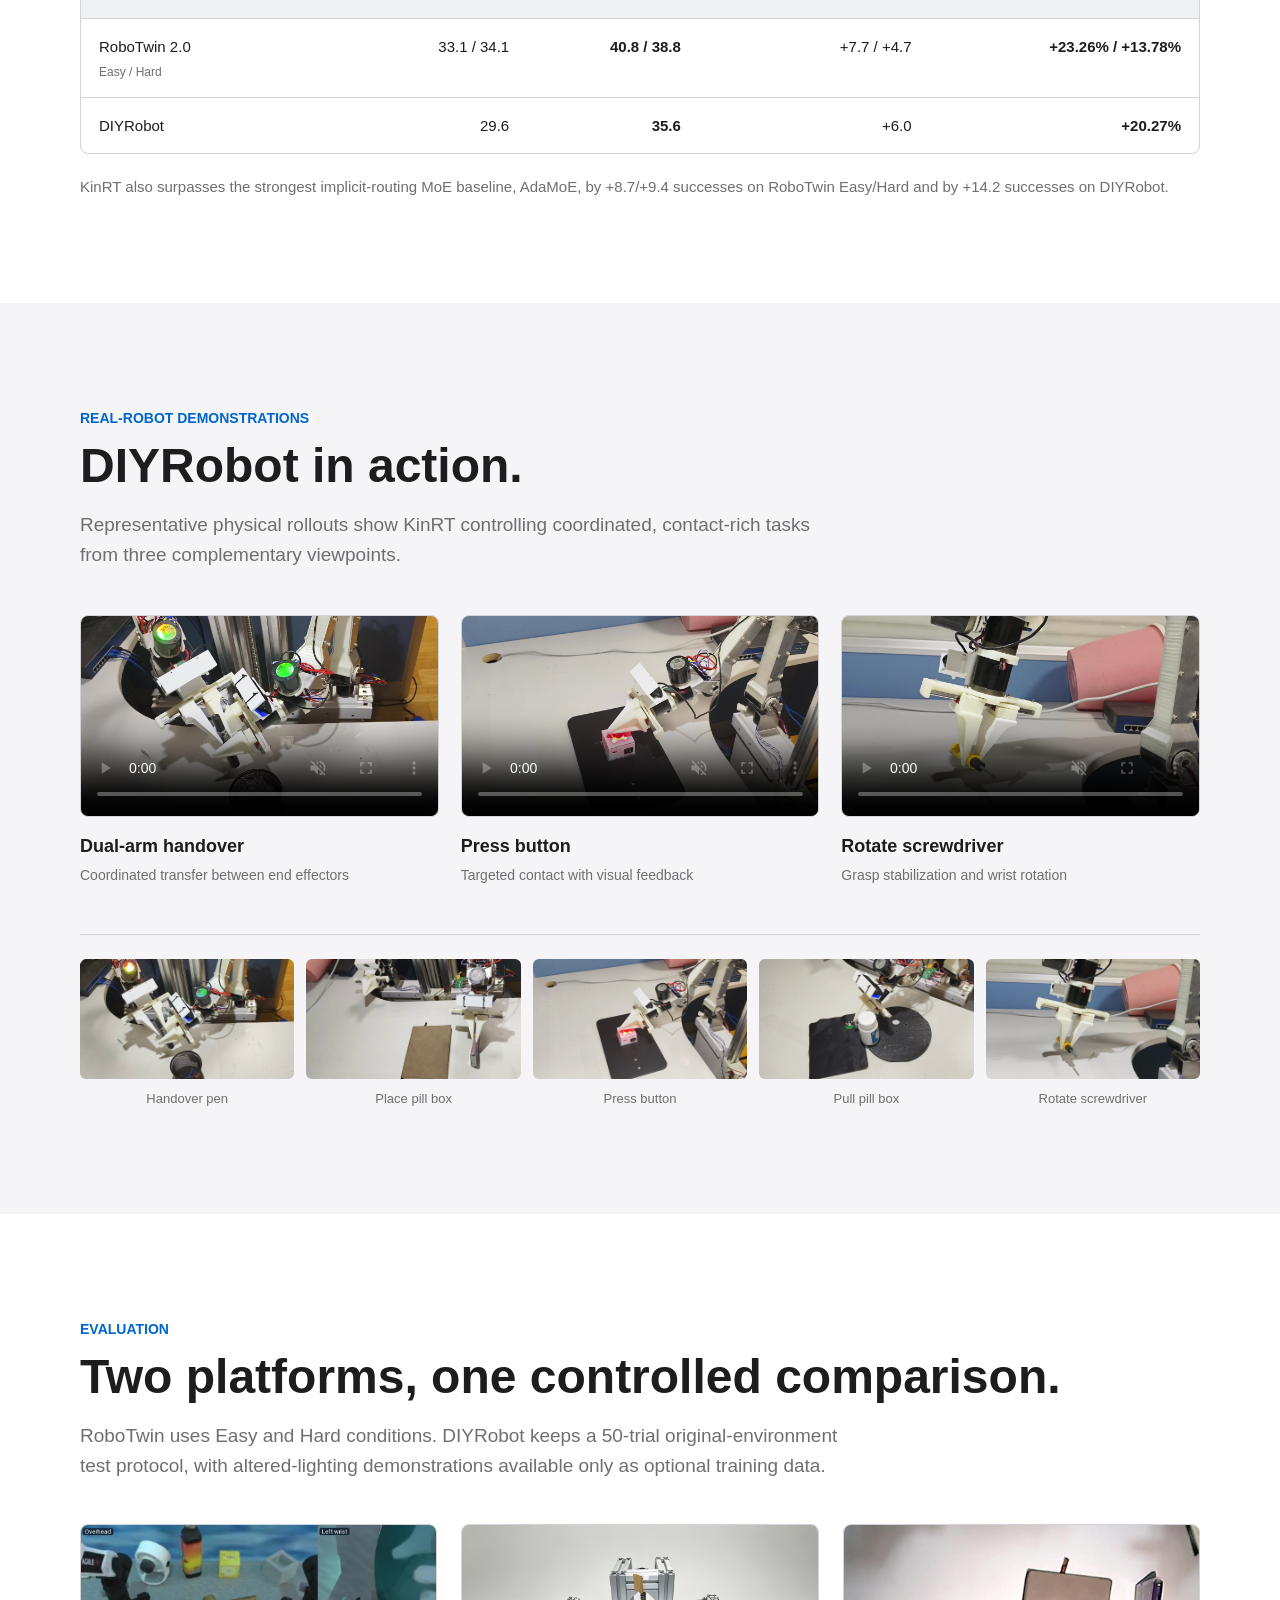
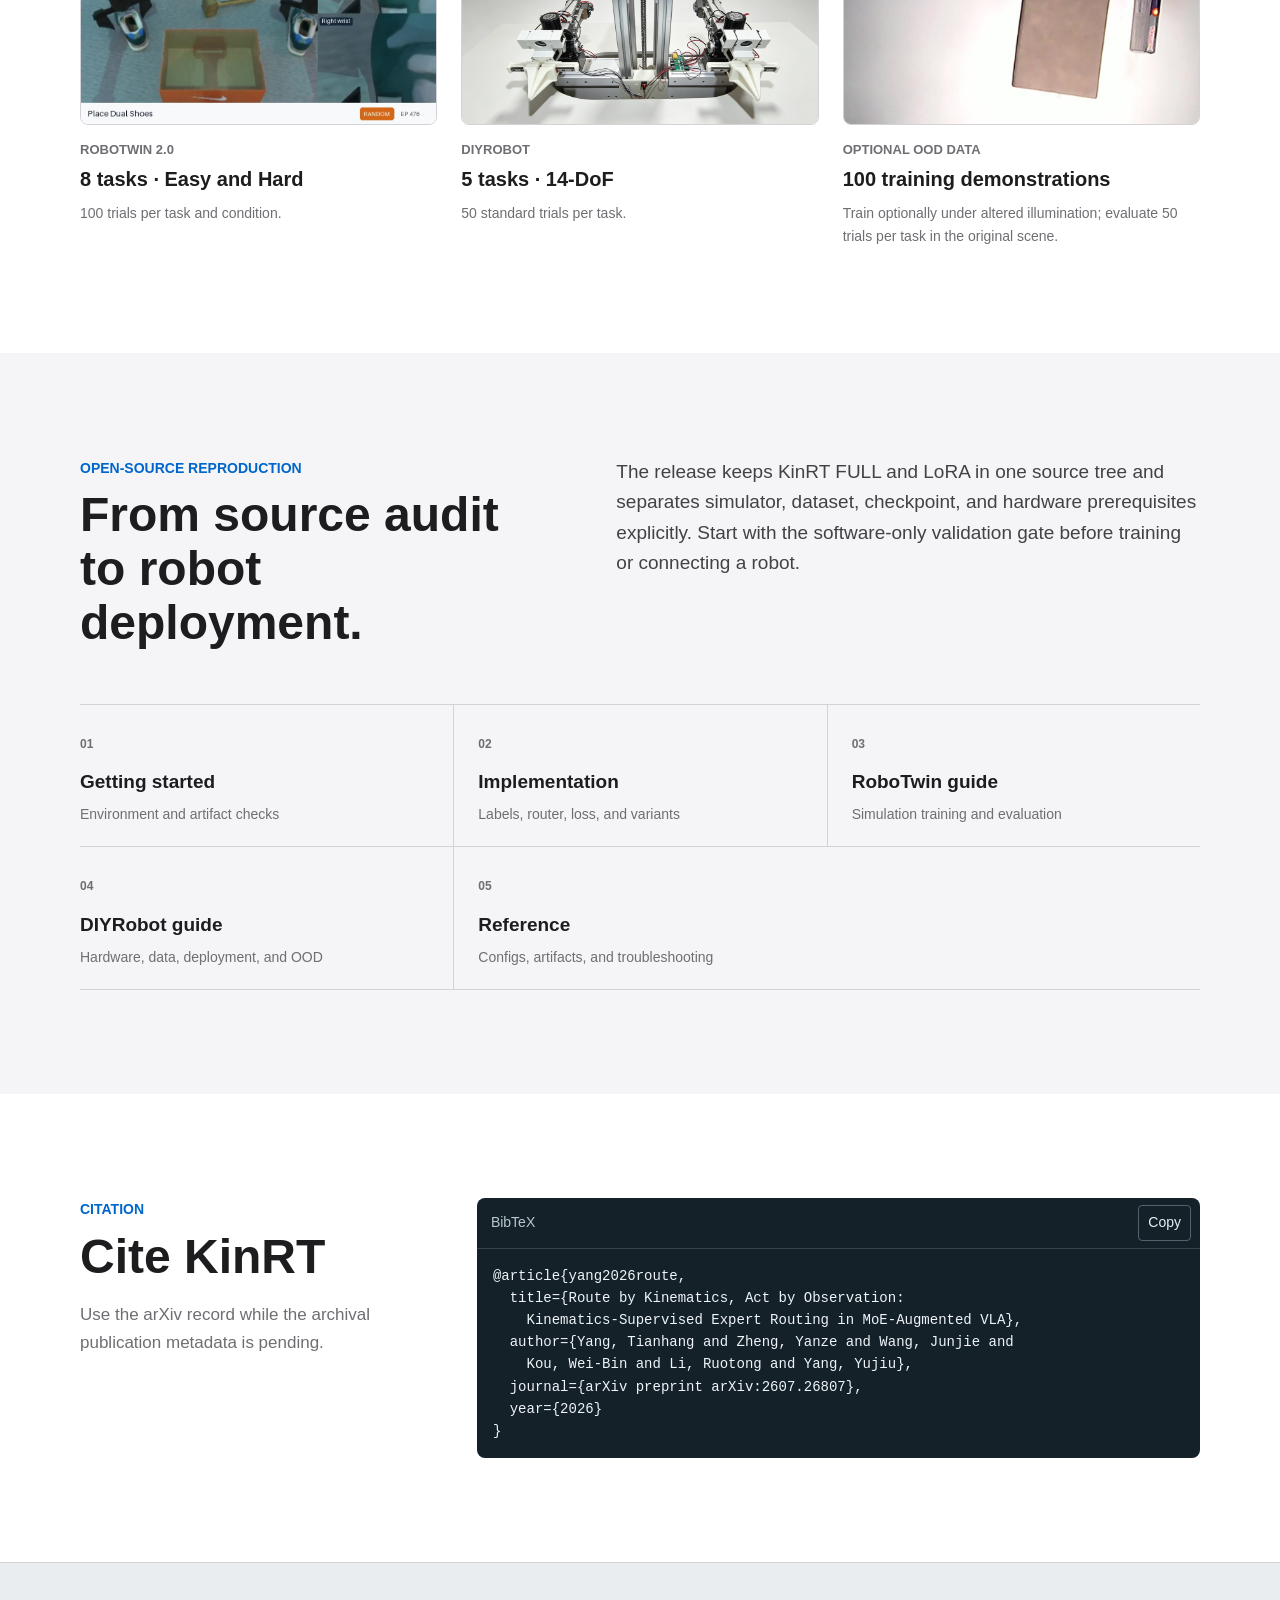
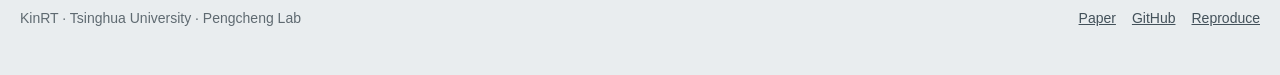
==== commit 2c567635: "Polish project page and add real-robot demos" ====
--- a/docs/index.html
+++ b/docs/index.html
@@ -12,7 +12,7 @@
     <meta property="og:url" content="https://gleeacast.github.io/Route-by-Kinematics-Act-by-Observation-Kinematics-Supervised-Expert-Routing-in-MoE-Augmented-VLA/" />
     <link rel="canonical" href="https://gleeacast.github.io/Route-by-Kinematics-Act-by-Observation-Kinematics-Supervised-Expert-Routing-in-MoE-Augmented-VLA/" />
     <title>KinRT | Route by Kinematics, Act by Observation</title>
-    <link rel="stylesheet" href="styles.css?v=20260819-4" />
+    <link rel="stylesheet" href="styles.css?v=20260819-5" />
     <script src="app.js?v=20260819-1" defer></script>
   </head>
   <body data-page="home">
@@ -28,8 +28,8 @@
           <a href="robotwin.html" data-page-link="robotwin">RoboTwin</a>
           <a href="diyrobot.html" data-page-link="diyrobot">DIYRobot</a>
           <a href="getting-started.html" data-page-link="start">Reproduce</a>
-          <a class="nav-icon-link" href="https://arxiv.org/abs/2607.26807" aria-label="KinRT paper on arXiv"><img src="assets/icons/arxiv.svg" alt="" /><span>Paper</span></a>
-          <a class="nav-icon-link" href="https://github.com/gleeacast/Route-by-Kinematics-Act-by-Observation-Kinematics-Supervised-Expert-Routing-in-MoE-Augmented-VLA" aria-label="KinRT source on GitHub"><img src="assets/icons/github.svg" alt="" /><span>Source</span></a>
+          <a href="https://arxiv.org/abs/2607.26807">Paper</a>
+          <a href="https://github.com/gleeacast/Route-by-Kinematics-Act-by-Observation-Kinematics-Supervised-Expert-Routing-in-MoE-Augmented-VLA">GitHub</a>
         </nav>
       </div>
     </header>
@@ -45,9 +45,9 @@
           <p class="project-authors">Tianhang Yang<sup>*</sup>, Yanze Zheng<sup>*</sup>, Junjie Wang, Wei-Bin Kou<sup>&dagger;</sup>, Ruotong Li, Yujiu Yang<sup>&dagger;</sup></p>
           <p class="project-affiliation">Tsinghua University &middot; Pengcheng Lab &middot; <sup>*</sup>Equal contribution &middot; <sup>&dagger;</sup>Corresponding authors</p>
           <div class="project-actions" aria-label="Project links">
-            <a class="button primary" href="https://arxiv.org/abs/2607.26807"><img src="assets/icons/arxiv.svg" alt="" />arXiv paper</a>
-            <a class="button secondary" href="https://github.com/gleeacast/Route-by-Kinematics-Act-by-Observation-Kinematics-Supervised-Expert-Routing-in-MoE-Augmented-VLA"><img src="assets/icons/github.svg" alt="" />GitHub repository</a>
-            <a class="text-action" href="getting-started.html">Reproduce KinRT <span aria-hidden="true">&rarr;</span></a>
+            <a class="button primary" href="https://arxiv.org/abs/2607.26807">Paper</a>
+            <a class="button secondary" href="https://github.com/gleeacast/Route-by-Kinematics-Act-by-Observation-Kinematics-Supervised-Expert-Routing-in-MoE-Augmented-VLA">GitHub</a>
+            <a class="button secondary" href="getting-started.html">Reproduce</a>
           </div>
         </div>
       </section>
@@ -109,6 +109,41 @@
           </table>
         </div>
         <p class="project-inner result-note">KinRT also surpasses the strongest implicit-routing MoE baseline, AdaMoE, by +8.7/+9.4 successes on RoboTwin Easy/Hard and by +14.2 successes on DIYRobot.</p>
+      </section>
+
+      <section class="project-band project-demos" id="demos" aria-labelledby="demos-title">
+        <div class="project-inner section-heading">
+          <p class="kicker">Real-robot demonstrations</p>
+          <h2 id="demos-title">DIYRobot in action.</h2>
+          <p>Representative physical rollouts show KinRT controlling coordinated, contact-rich tasks from three complementary viewpoints.</p>
+        </div>
+        <div class="project-inner demo-video-grid">
+          <figure class="demo-video">
+            <video controls muted loop playsinline preload="metadata" poster="assets/images/diyrobot/handover-poster.jpg">
+              <source src="assets/videos/diyrobot-handover.mp4" type="video/mp4" />
+            </video>
+            <figcaption><strong>Dual-arm handover</strong><span>Coordinated transfer between end effectors</span></figcaption>
+          </figure>
+          <figure class="demo-video">
+            <video controls muted loop playsinline preload="metadata" poster="assets/images/diyrobot/press-button-poster.jpg">
+              <source src="assets/videos/diyrobot-press-button.mp4" type="video/mp4" />
+            </video>
+            <figcaption><strong>Press button</strong><span>Targeted contact with visual feedback</span></figcaption>
+          </figure>
+          <figure class="demo-video">
+            <video controls muted loop playsinline preload="metadata" poster="assets/images/diyrobot/rotate-screwdriver-poster.jpg">
+              <source src="assets/videos/diyrobot-rotate-screwdriver.mp4" type="video/mp4" />
+            </video>
+            <figcaption><strong>Rotate screwdriver</strong><span>Grasp stabilization and wrist rotation</span></figcaption>
+          </figure>
+        </div>
+        <div class="project-inner real-task-gallery" aria-label="DIYRobot task keyframes">
+          <figure><img src="assets/images/diyrobot/handover.jpg" alt="DIYRobot handing over a pen between two grippers" loading="lazy" /><figcaption>Handover pen</figcaption></figure>
+          <figure><img src="assets/images/diyrobot/place-pill-box.jpg" alt="DIYRobot manipulating a pill box" loading="lazy" /><figcaption>Place pill box</figcaption></figure>
+          <figure><img src="assets/images/diyrobot/press-button.jpg" alt="DIYRobot pressing an illuminated button" loading="lazy" /><figcaption>Press button</figcaption></figure>
+          <figure><img src="assets/images/diyrobot/pull-pill-box.jpg" alt="DIYRobot pulling a pill bottle across the work surface" loading="lazy" /><figcaption>Pull pill box</figcaption></figure>
+          <figure><img src="assets/images/diyrobot/rotate-screwdriver.jpg" alt="DIYRobot rotating a screwdriver" loading="lazy" /><figcaption>Rotate screwdriver</figcaption></figure>
+        </div>
       </section>
 
       <section class="project-band project-benchmarks" aria-labelledby="benchmarks-title">
@@ -175,7 +210,7 @@
     </main>
 
     <footer class="site-footer">
-      <div class="footer-inner"><span>KinRT &middot; Tsinghua University &middot; Pengcheng Lab</span><nav class="footer-links" aria-label="Footer"><a class="footer-logo-link" href="https://arxiv.org/abs/2607.26807"><img src="assets/icons/arxiv.svg" alt="" />Paper</a><a class="footer-logo-link" href="https://github.com/gleeacast/Route-by-Kinematics-Act-by-Observation-Kinematics-Supervised-Expert-Routing-in-MoE-Augmented-VLA"><img src="assets/icons/github.svg" alt="" />Code</a><a href="getting-started.html">Reproduce</a></nav></div>
+      <div class="footer-inner"><span>KinRT &middot; Tsinghua University &middot; Pengcheng Lab</span><nav class="footer-links" aria-label="Footer"><a href="https://arxiv.org/abs/2607.26807">Paper</a><a href="https://github.com/gleeacast/Route-by-Kinematics-Act-by-Observation-Kinematics-Supervised-Expert-Routing-in-MoE-Augmented-VLA">GitHub</a><a href="getting-started.html">Reproduce</a></nav></div>
     </footer>
   </body>
 </html>
--- a/docs/styles.css
+++ b/docs/styles.css
@@ -1,13 +1,13 @@
 :root {
   color-scheme: light;
-  --ink: #182027;
-  --muted: #59666f;
-  --line: #d7dee2;
-  --line-strong: #bcc7cd;
+  --ink: #1d1d1f;
+  --muted: #6e6e73;
+  --line: #d2d2d7;
+  --line-strong: #b8b8bd;
   --canvas: #ffffff;
   --surface: #ffffff;
-  --surface-alt: #edf2f3;
-  --blue: #1469a8;
+  --surface-alt: #f5f5f7;
+  --blue: #0066cc;
   --blue-soft: #e2eef6;
   --teal: #087b70;
   --teal-soft: #dff1ed;
@@ -21,7 +21,7 @@
   --code-line: #35434c;
   --header-h: 62px;
   --content: 1240px;
-  font-family: Inter, ui-sans-serif, -apple-system, BlinkMacSystemFont, "Segoe UI", sans-serif;
+  font-family: -apple-system, BlinkMacSystemFont, "Segoe UI", Roboto, Helvetica, Arial, sans-serif;
   font-synthesis: none;
   text-rendering: optimizeLegibility;
 }
@@ -106,16 +106,6 @@
 }
 .primary-nav a:hover,
 .primary-nav a[aria-current="page"] { color: var(--ink); background: var(--surface-alt); }
-.primary-nav .nav-icon-link {
-  width: 34px;
-  height: 34px;
-  display: inline-grid;
-  place-items: center;
-  padding: 7px;
-  border: 1px solid var(--line);
-}
-.nav-icon-link img { width: 18px; height: 18px; }
-.nav-icon-link span { display: none; }
 .nav-toggle {
   display: none;
   margin-left: auto;
@@ -513,9 +503,6 @@
 }
 .footer-links { display: flex; gap: 16px; flex-wrap: wrap; }
 .footer-links a { color: #43515a; }
-.footer-logo-link { display: inline-flex; align-items: center; gap: 7px; }
-.footer-logo-link img { width: 17px; height: 17px; }
-
 .system-cell { display: inline-flex; align-items: center; gap: 9px; min-width: 180px; }
 .system-cell img { width: 22px; height: 22px; object-fit: contain; }
 .support { display: inline-flex; align-items: center; gap: 7px; font-size: 13px; font-weight: 680; }
@@ -541,15 +528,16 @@
 
 .project-hero {
   position: relative;
-  height: clamp(540px, calc(100svh - var(--header-h) - 128px), 650px);
+  height: clamp(600px, calc(100svh - var(--header-h) - 48px), 760px);
   overflow: hidden;
-  background: #e9e9e5;
+  isolation: isolate;
+  background: #f5f5f7;
 }
 .project-hero::after {
   position: absolute;
   inset: 0;
   content: "";
-  background: rgba(255, 255, 255, 0.2);
+  background: rgba(255, 255, 255, 0.18);
   pointer-events: none;
 }
 .project-hero-image {
@@ -558,170 +546,166 @@
   width: 100%;
   height: 100%;
   object-fit: cover;
-  object-position: center 55%;
-  opacity: 0.72;
+  object-position: center 52%;
+  opacity: 0.78;
 }
 .project-hero-inner {
   position: relative;
   z-index: 1;
-  width: min(calc(100% - 48px), var(--content));
+  width: min(calc(100% - 48px), 1180px);
   margin: 0 auto;
-  padding-top: 52px;
+  padding-top: clamp(54px, 7vh, 76px);
 }
 .project-eyebrow {
-  margin: 0 0 10px;
-  color: #174f72;
-  font-size: 14px;
-  font-weight: 800;
+  margin: 0 0 12px;
+  color: var(--blue);
+  font-size: 13px;
+  font-weight: 700;
   text-transform: uppercase;
 }
 .project-hero h1 {
   margin: 0;
-  color: #111b22;
-  font-size: 82px;
-  line-height: 0.95;
+  color: var(--ink);
+  font-size: 88px;
+  font-weight: 720;
+  line-height: 0.96;
 }
 .project-title {
-  max-width: 780px;
-  margin: 17px 0 0;
-  color: #192c38;
-  font-size: 32px;
-  font-weight: 720;
-  line-height: 1.2;
+  max-width: 820px;
+  margin: 20px 0 0;
+  color: var(--ink);
+  font-size: 38px;
+  font-weight: 650;
+  line-height: 1.16;
 }
 .project-summary {
-  max-width: 700px;
-  margin: 15px 0 0;
-  color: #354650;
-  font-size: 18px;
-  line-height: 1.55;
+  max-width: 720px;
+  margin: 18px 0 0;
+  color: #424245;
+  font-size: 19px;
+  line-height: 1.52;
 }
 .project-authors {
-  max-width: 790px;
-  margin: 20px 0 0;
-  color: #1a2830;
+  max-width: 820px;
+  margin: 24px 0 0;
+  color: var(--ink);
   font-size: 15px;
-  font-weight: 690;
+  font-weight: 620;
 }
 .project-affiliation {
-  margin: 5px 0 0;
-  color: #4d5b63;
+  margin: 7px 0 0;
+  color: var(--muted);
   font-size: 13px;
 }
 .project-actions {
-  display: flex;
+  width: min(100%, 570px);
+  display: grid;
+  grid-template-columns: repeat(3, minmax(0, 1fr));
   align-items: center;
-  flex-wrap: wrap;
-  gap: 11px;
-  margin-top: 23px;
+  gap: 12px;
+  margin-top: 28px;
 }
 .button {
-  min-height: 46px;
+  width: 100%;
+  min-height: 50px;
   display: inline-flex;
   align-items: center;
   justify-content: center;
-  padding: 9px 17px;
-  border: 1px solid var(--ink);
-  border-radius: 6px;
+  padding: 0 18px;
+  border: 1px solid #1d1d1f;
+  border-radius: 8px;
   font-size: 15px;
-  font-weight: 700;
+  font-weight: 650;
   text-decoration: none;
-}
-.button.primary { color: #fff; background: var(--ink); }
-.button.secondary { color: var(--ink); background: rgba(255, 255, 255, 0.82); }
-.button:hover { transform: translateY(-1px); }
-.button img { width: 19px; height: 19px; margin-right: 9px; }
-.button.primary img { filter: invert(1); }
-.text-action {
-  min-height: 46px;
-  display: inline-flex;
-  align-items: center;
-  padding: 9px 8px;
-  color: #163f59;
-  font-size: 15px;
-  font-weight: 760;
-  text-decoration: none;
-}
-.text-action span { margin-left: 7px; font-size: 19px; }
-.project-band { padding: 84px 0; }
-.project-inner { width: min(calc(100% - 48px), 1160px); margin: 0 auto; }
+  transition: background-color 160ms ease, border-color 160ms ease, box-shadow 160ms ease;
+}
+.button.primary { color: #fff; background: #1d1d1f; }
+.button.primary:hover { background: #3a3a3c; border-color: #3a3a3c; }
+.button.secondary { color: #1d1d1f; background: rgba(255, 255, 255, 0.88); }
+.button.secondary:hover { background: #fff; border-color: #6e6e73; box-shadow: 0 2px 8px rgba(0, 0, 0, 0.08); }
+.button:focus-visible { outline: 3px solid rgba(0, 102, 204, 0.28); outline-offset: 2px; }
+.project-band { padding: 104px 0; }
+.project-inner { width: min(calc(100% - 48px), 1120px); margin: 0 auto; }
 .split-intro {
   display: grid;
-  grid-template-columns: minmax(300px, 0.82fr) minmax(0, 1.18fr);
-  gap: 80px;
+  grid-template-columns: minmax(300px, 0.86fr) minmax(0, 1.14fr);
+  gap: 96px;
   align-items: start;
 }
 .split-intro h2,
 .section-heading h2,
 .citation-layout h2 {
   margin: 0;
-  font-size: 42px;
-  line-height: 1.17;
-}
-.problem-copy p { margin: 0; color: #35434c; font-size: 18px; }
-.problem-copy p + p { margin-top: 17px; }
+  color: var(--ink);
+  font-size: 48px;
+  font-weight: 680;
+  line-height: 1.12;
+}
+.problem-copy p { margin: 0; color: #424245; font-size: 19px; line-height: 1.6; }
+.problem-copy p + p { margin-top: 20px; }
 .method-rail,
 .result-rail {
   display: grid;
   grid-template-columns: repeat(4, minmax(0, 1fr));
+  margin-top: 64px;
+  overflow: hidden;
+  border: 1px solid var(--line);
+  border-radius: 8px;
+  background: rgba(255, 255, 255, 0.82);
+}
+.method-rail div,
+.result-rail div { min-width: 0; padding: 26px 24px; }
+.method-rail div + div,
+.result-rail div + div { border-left: 1px solid var(--line); }
+.method-rail strong,
+.result-rail strong { display: block; color: var(--ink); font-size: 32px; font-weight: 680; line-height: 1.08; }
+.method-rail span,
+.result-rail span { display: block; margin-top: 8px; color: var(--muted); font-size: 14px; }
+
+.project-method { background: #f5f5f7; }
+.section-heading { max-width: 1120px; }
+.section-heading > p:last-child {
+  max-width: 760px;
+  margin: 18px 0 0;
+  color: var(--muted);
+  font-size: 19px;
+  line-height: 1.55;
+}
+.project-method-figure {
+  width: min(calc(100% - 48px), 1120px);
+  margin: 48px auto 0;
+}
+.project-method-figure img { width: 100%; height: auto; border: 1px solid var(--line); border-radius: 8px; background: #fff; }
+.project-method-figure figcaption {
+  max-width: 900px;
+  margin: 15px auto 0;
+  color: var(--muted);
+  font-size: 14px;
+  text-align: center;
+}
+.method-steps {
+  display: grid;
+  grid-template-columns: repeat(3, minmax(0, 1fr));
   margin-top: 52px;
   border-top: 1px solid var(--line-strong);
-  border-bottom: 1px solid var(--line-strong);
-}
-.method-rail div,
-.result-rail div { min-width: 0; padding: 21px 20px 20px 0; }
-.method-rail div + div,
-.result-rail div + div { padding-left: 22px; border-left: 1px solid var(--line); }
-.method-rail strong,
-.result-rail strong { display: block; color: #174f72; font-size: 29px; line-height: 1.1; }
-.method-rail div:nth-child(2) strong { color: var(--teal); }
-.method-rail div:nth-child(3) strong { color: var(--orange); }
-.method-rail div:nth-child(4) strong { color: #76539a; }
-.method-rail span,
-.result-rail span { display: block; margin-top: 6px; color: var(--muted); font-size: 14px; }
-
-.project-method { border-top: 1px solid var(--line); background: #fff; }
-.section-heading { max-width: 1160px; }
-.section-heading > p:last-child {
-  max-width: 770px;
-  margin: 15px 0 0;
-  color: var(--muted);
-  font-size: 18px;
-}
-.project-method-figure {
-  width: min(calc(100% - 32px), 1380px);
-  margin: 42px auto 0;
-}
-.project-method-figure img { width: 100%; height: auto; }
-.project-method-figure figcaption {
-  max-width: 900px;
-  margin: 13px auto 0;
-  color: var(--muted);
-  font-size: 14px;
-  text-align: center;
-}
-.method-steps {
-  display: grid;
-  grid-template-columns: repeat(3, minmax(0, 1fr));
-  margin-top: 42px;
-  border-top: 2px solid var(--ink);
 }
 .method-steps article {
   min-width: 0;
-  padding: 24px 28px 2px 0;
+  padding: 28px 30px 0 0;
 }
 .method-steps article + article {
-  padding-left: 28px;
+  padding-left: 30px;
   border-left: 1px solid var(--line);
 }
 .method-steps span {
-  color: var(--blue);
+  color: var(--muted);
   font-size: 14px;
   font-weight: 800;
 }
 .method-steps h3 {
   margin: 10px 0 8px;
-  font-size: 22px;
+  font-size: 23px;
+  font-weight: 650;
 }
 .method-steps p {
   margin: 0;
@@ -729,23 +713,64 @@
   font-size: 16px;
 }
 
-.project-results { border-top: 1px solid var(--line); background: #edf1f1; }
-.result-rail { grid-template-columns: repeat(3, minmax(0, 1fr)); margin-top: 38px; }
-.result-rail strong { color: #1b313e; font-size: 36px; }
-.result-rail div:nth-child(2) strong { color: var(--teal); }
-.result-rail div:nth-child(3) strong { color: var(--orange); }
-.result-table { margin-top: 30px; background: #fff; }
+.project-results { background: #fff; }
+.result-rail { grid-template-columns: repeat(3, minmax(0, 1fr)); margin-top: 44px; background: #f5f5f7; }
+.result-rail strong { font-size: 38px; }
+.result-table { margin-top: 32px; border-radius: 8px; background: #fff; }
 .result-table th, .result-table td { padding: 15px 18px; }
 .result-table td:not(:first-child), .result-table th:not(:first-child) { text-align: right; }
 .result-table small { display: block; margin-top: 2px; color: var(--muted); font-size: 12px; }
-.result-note { margin-top: 18px; color: #4c5961; font-size: 15px; }
-
-.project-benchmarks { border-top: 1px solid var(--line); }
+.result-note { margin-top: 20px; color: var(--muted); font-size: 15px; }
+
+.project-demos { background: #f5f5f7; }
+.demo-video-grid {
+  display: grid;
+  grid-template-columns: repeat(3, minmax(0, 1fr));
+  gap: 22px;
+  margin-top: 46px;
+}
+.demo-video { min-width: 0; margin: 0; }
+.demo-video video {
+  width: 100%;
+  aspect-ratio: 16 / 9;
+  display: block;
+  object-fit: cover;
+  border: 1px solid var(--line);
+  border-radius: 8px;
+  background: #000;
+}
+.demo-video figcaption { margin-top: 14px; }
+.demo-video strong { display: block; color: var(--ink); font-size: 18px; font-weight: 650; }
+.demo-video span { display: block; margin-top: 3px; color: var(--muted); font-size: 14px; }
+.real-task-gallery {
+  display: grid;
+  grid-template-columns: repeat(5, minmax(0, 1fr));
+  gap: 12px;
+  margin-top: 46px;
+  padding-top: 24px;
+  border-top: 1px solid var(--line);
+}
+.real-task-gallery figure { min-width: 0; margin: 0; }
+.real-task-gallery img {
+  width: 100%;
+  aspect-ratio: 16 / 9;
+  object-fit: cover;
+  border-radius: 6px;
+  background: #fff;
+}
+.real-task-gallery figcaption {
+  margin-top: 9px;
+  color: var(--muted);
+  font-size: 13px;
+  text-align: center;
+}
+
+.project-benchmarks { background: #fff; }
 .benchmark-gallery {
   display: grid;
   grid-template-columns: repeat(3, minmax(0, 1fr));
-  gap: 20px;
-  margin-top: 38px;
+  gap: 24px;
+  margin-top: 44px;
 }
 .benchmark-panel {
   min-width: 0;
@@ -757,12 +782,13 @@
   aspect-ratio: 16 / 9;
   object-fit: cover;
   border: 1px solid var(--line);
-  border-radius: 6px;
+  border-radius: 8px;
+  background: #fff;
 }
 .benchmark-panel span {
   display: block;
   margin-top: 14px;
-  color: var(--blue);
+  color: var(--muted);
   font-size: 13px;
   font-weight: 800;
   text-transform: uppercase;
@@ -775,42 +801,42 @@
 .benchmark-panel p { margin: 5px 0 0; color: var(--muted); font-size: 14px; }
 .benchmark-panel:hover strong { color: var(--blue); }
 
-.project-reproduce { border-top: 1px solid var(--line); background: #f7f8f8; }
+.project-reproduce { background: #f5f5f7; }
 .reproduce-links {
   display: grid;
   grid-template-columns: repeat(3, minmax(0, 1fr));
-  margin-top: 46px;
+  margin-top: 54px;
   border-top: 1px solid var(--line);
   border-bottom: 1px solid var(--line);
 }
 .reproduce-links a {
   min-width: 0;
-  min-height: 134px;
-  padding: 20px 22px 18px 0;
+  min-height: 140px;
+  padding: 24px 24px 20px 0;
   color: var(--ink);
   border-bottom: 1px solid var(--line);
   text-decoration: none;
 }
 .reproduce-links a:nth-child(3n+2),
 .reproduce-links a:nth-child(3n+3) {
-  padding-left: 22px;
+  padding-left: 24px;
   border-left: 1px solid var(--line);
 }
 .reproduce-links a:nth-last-child(-n+2) { border-bottom: 0; }
-.reproduce-links span { color: var(--blue); font-size: 12px; font-weight: 800; }
-.reproduce-links strong { display: block; margin-top: 8px; font-size: 18px; }
+.reproduce-links span { color: var(--muted); font-size: 12px; font-weight: 750; }
+.reproduce-links strong { display: block; margin-top: 9px; font-size: 19px; font-weight: 650; }
 .reproduce-links small { display: block; margin-top: 5px; color: var(--muted); font-size: 14px; }
 .reproduce-links a:hover strong { color: var(--blue); }
 
-.project-citation { border-top: 1px solid var(--line); }
+.project-citation { background: #fff; }
 .citation-layout {
   display: grid;
   grid-template-columns: minmax(240px, 0.62fr) minmax(0, 1.38fr);
-  gap: 64px;
+  gap: 72px;
   align-items: start;
 }
 .citation-layout p:last-child { color: var(--muted); }
-.citation-layout .code-block { margin: 0; }
+.citation-layout .code-block { margin: 0; border-radius: 8px; }
 
 @media (max-width: 1050px) {
   .primary-nav { gap: 0; }
@@ -838,18 +864,16 @@
   }
   .primary-nav.is-open { display: flex; }
   .primary-nav a { padding: 10px; font-size: 15px; }
-  .primary-nav .nav-icon-link { width: 100%; height: auto; display: flex; justify-content: flex-start; gap: 10px; border: 0; }
-  .nav-icon-link span { display: inline; }
   .docs-shell { grid-template-columns: 1fr; }
   .sidebar { display: none; }
   .doc-main { padding-top: 36px; }
   .dashboard-head { grid-template-columns: 1fr; gap: 28px; }
   .readiness-grid { grid-template-columns: 1fr; }
   .poster-grid { grid-template-columns: repeat(2, minmax(0, 1fr)); }
-  .project-hero { height: clamp(520px, calc(100svh - var(--header-h) - 128px), 610px); }
-  .project-hero-image { object-position: 65% bottom; opacity: 0.55; }
-  .project-hero h1 { font-size: 72px; }
-  .project-title { font-size: 29px; }
+  .project-hero { height: clamp(570px, calc(100svh - var(--header-h) - 36px), 680px); }
+  .project-hero-image { object-position: 64% bottom; opacity: 0.62; }
+  .project-hero h1 { font-size: 76px; }
+  .project-title { font-size: 32px; }
   .split-intro, .citation-layout { grid-template-columns: 1fr; gap: 24px; }
   .method-rail { grid-template-columns: repeat(2, minmax(0, 1fr)); }
   .method-rail div:nth-child(3) { padding-left: 0; border-left: 0; border-top: 1px solid var(--line); }
@@ -858,6 +882,9 @@
   .method-steps article { padding: 22px 0; }
   .method-steps article + article { padding-left: 0; border-top: 1px solid var(--line); border-left: 0; }
   .benchmark-gallery { grid-template-columns: repeat(2, minmax(0, 1fr)); }
+  .demo-video-grid { grid-template-columns: repeat(2, minmax(0, 1fr)); }
+  .demo-video:first-child { grid-column: 1 / -1; }
+  .real-task-gallery { grid-template-columns: repeat(3, minmax(0, 1fr)); }
   .reproduce-links { grid-template-columns: repeat(2, minmax(0, 1fr)); }
   .scene-pair-grid { grid-template-columns: repeat(2, minmax(0, 1fr)); }
   .reproduce-links a:nth-child(3n+2),
@@ -885,20 +912,19 @@
   .footer-inner { align-items: flex-start; flex-direction: column; justify-content: center; padding: 22px 0; }
   .filter-bar { align-items: stretch; flex-direction: column; }
   .filter-bar input { width: 100%; }
-  .project-hero { height: 500px; }
-  .project-hero::after { background: rgba(255, 255, 255, 0.32); }
-  .project-hero-image { object-position: 61% bottom; opacity: 0.45; }
-  .project-hero-inner { width: calc(100% - 24px); padding-top: 24px; }
+  .project-hero { height: min(570px, calc(100svh - var(--header-h) - 24px)); min-height: 520px; }
+  .project-hero::after { background: rgba(255, 255, 255, 0.28); }
+  .project-hero-image { object-position: 61% bottom; opacity: 0.48; }
+  .project-hero-inner { width: calc(100% - 24px); padding-top: 28px; }
   .project-eyebrow { margin-bottom: 5px; font-size: 12px; }
-  .project-hero h1 { font-size: 58px; }
-  .project-title { margin-top: 10px; font-size: 24px; }
-  .project-summary { margin-top: 9px; font-size: 16px; line-height: 1.45; }
-  .project-authors { margin-top: 11px; font-size: 13px; line-height: 1.45; }
+  .project-hero h1 { font-size: 60px; }
+  .project-title { margin-top: 12px; font-size: 25px; }
+  .project-summary { margin-top: 11px; font-size: 15px; line-height: 1.45; }
+  .project-authors { margin-top: 14px; font-size: 12.5px; line-height: 1.45; }
   .project-affiliation { display: none; }
-  .project-actions { gap: 8px; margin-top: 14px; }
-  .project-actions .button { min-height: 40px; padding: 7px 11px; font-size: 13px; }
-  .text-action { width: 100%; min-height: 28px; padding: 2px 0; font-size: 13px; }
-  .project-band { padding: 56px 0; }
+  .project-actions { gap: 7px; margin-top: 18px; }
+  .project-actions .button { min-height: 42px; padding: 0 8px; font-size: 13px; }
+  .project-band { padding: 68px 0; }
   .project-inner { width: calc(100% - 24px); }
   .split-intro h2, .section-heading h2, .citation-layout h2 { font-size: 31px; }
   .problem-copy p, .section-heading > p:last-child { font-size: 16px; }
@@ -914,7 +940,9 @@
   .result-rail div + div { padding-left: 8px; }
   .result-rail strong { font-size: 24px; }
   .result-rail span { font-size: 12px; }
-  .benchmark-gallery, .reproduce-links { grid-template-columns: 1fr; }
+  .benchmark-gallery, .demo-video-grid, .reproduce-links { grid-template-columns: 1fr; }
+  .demo-video:first-child { grid-column: auto; }
+  .real-task-gallery { grid-template-columns: repeat(2, minmax(0, 1fr)); }
   .reproduce-links a,
   .reproduce-links a:nth-child(even) { min-height: 0; padding: 17px 0; border-left: 0; border-bottom: 1px solid var(--line); }
   .reproduce-links a:nth-last-child(-n+2) { border-bottom: 1px solid var(--line); }
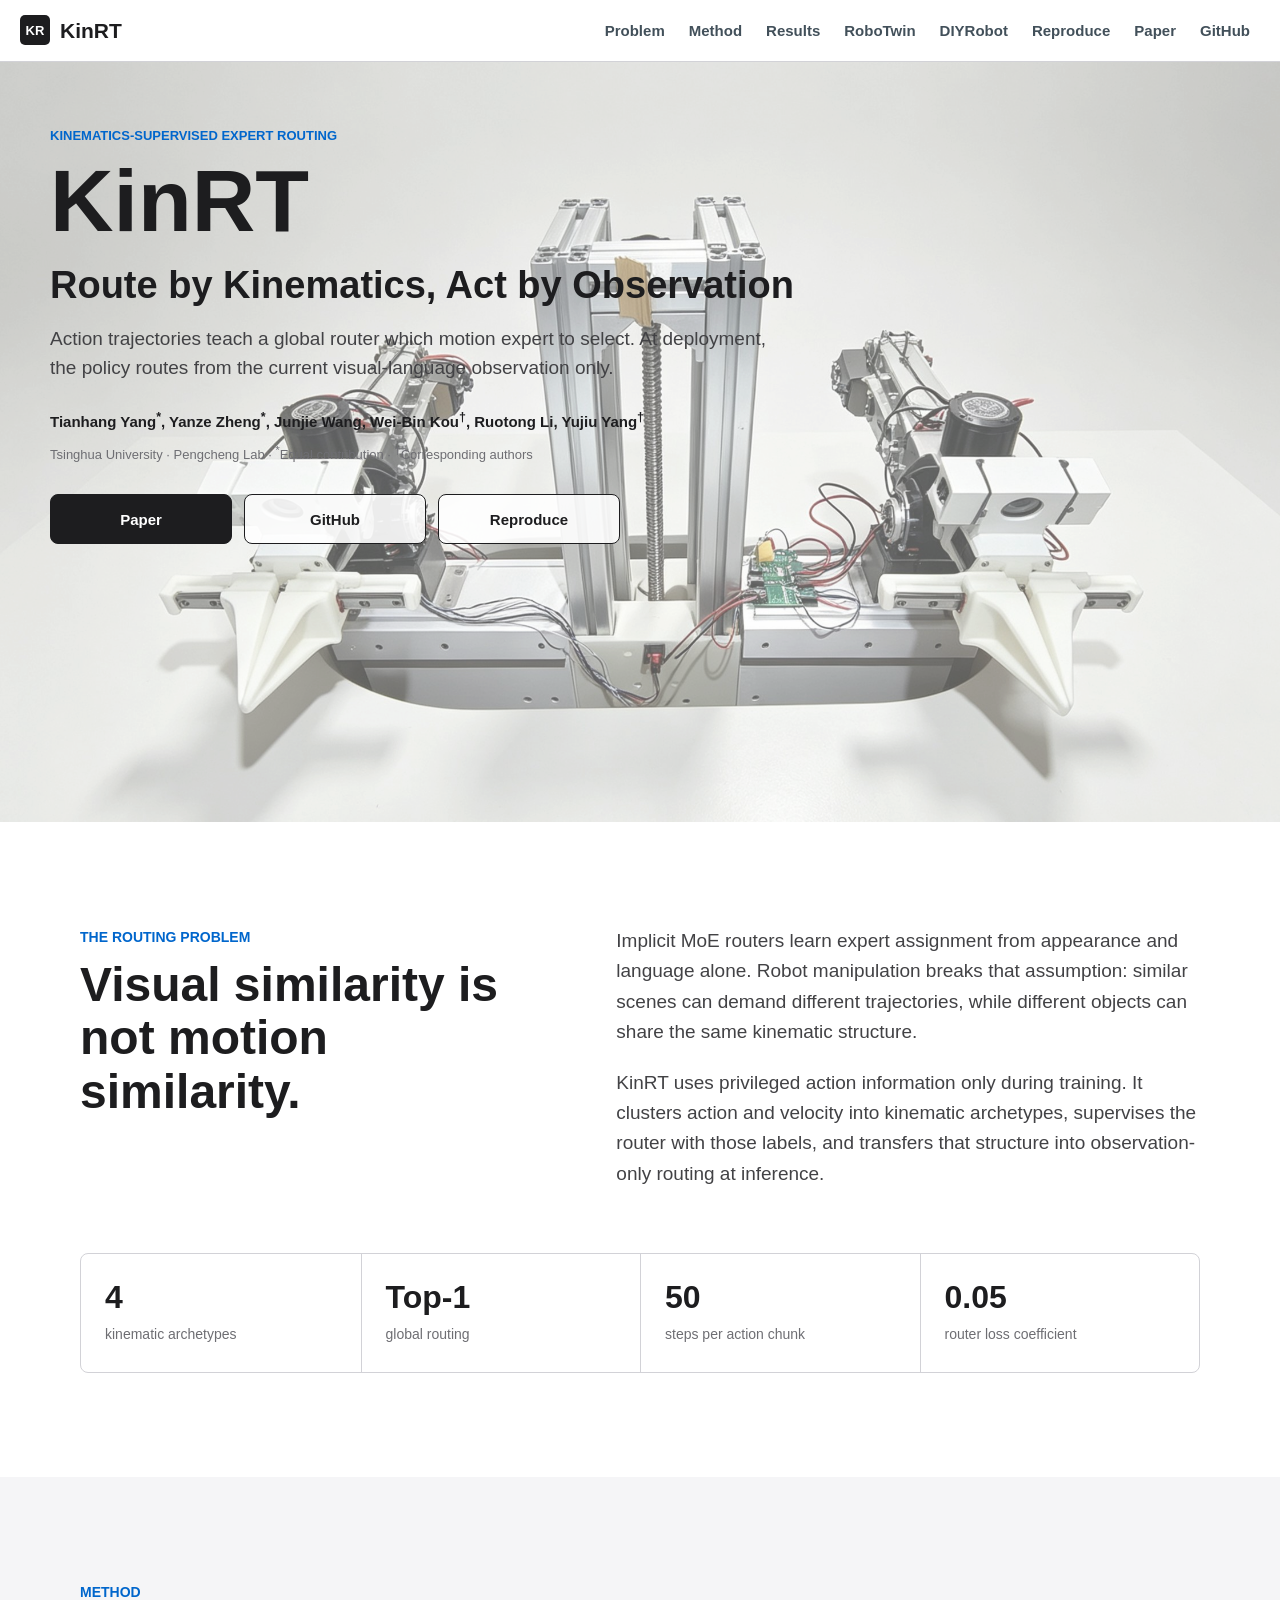
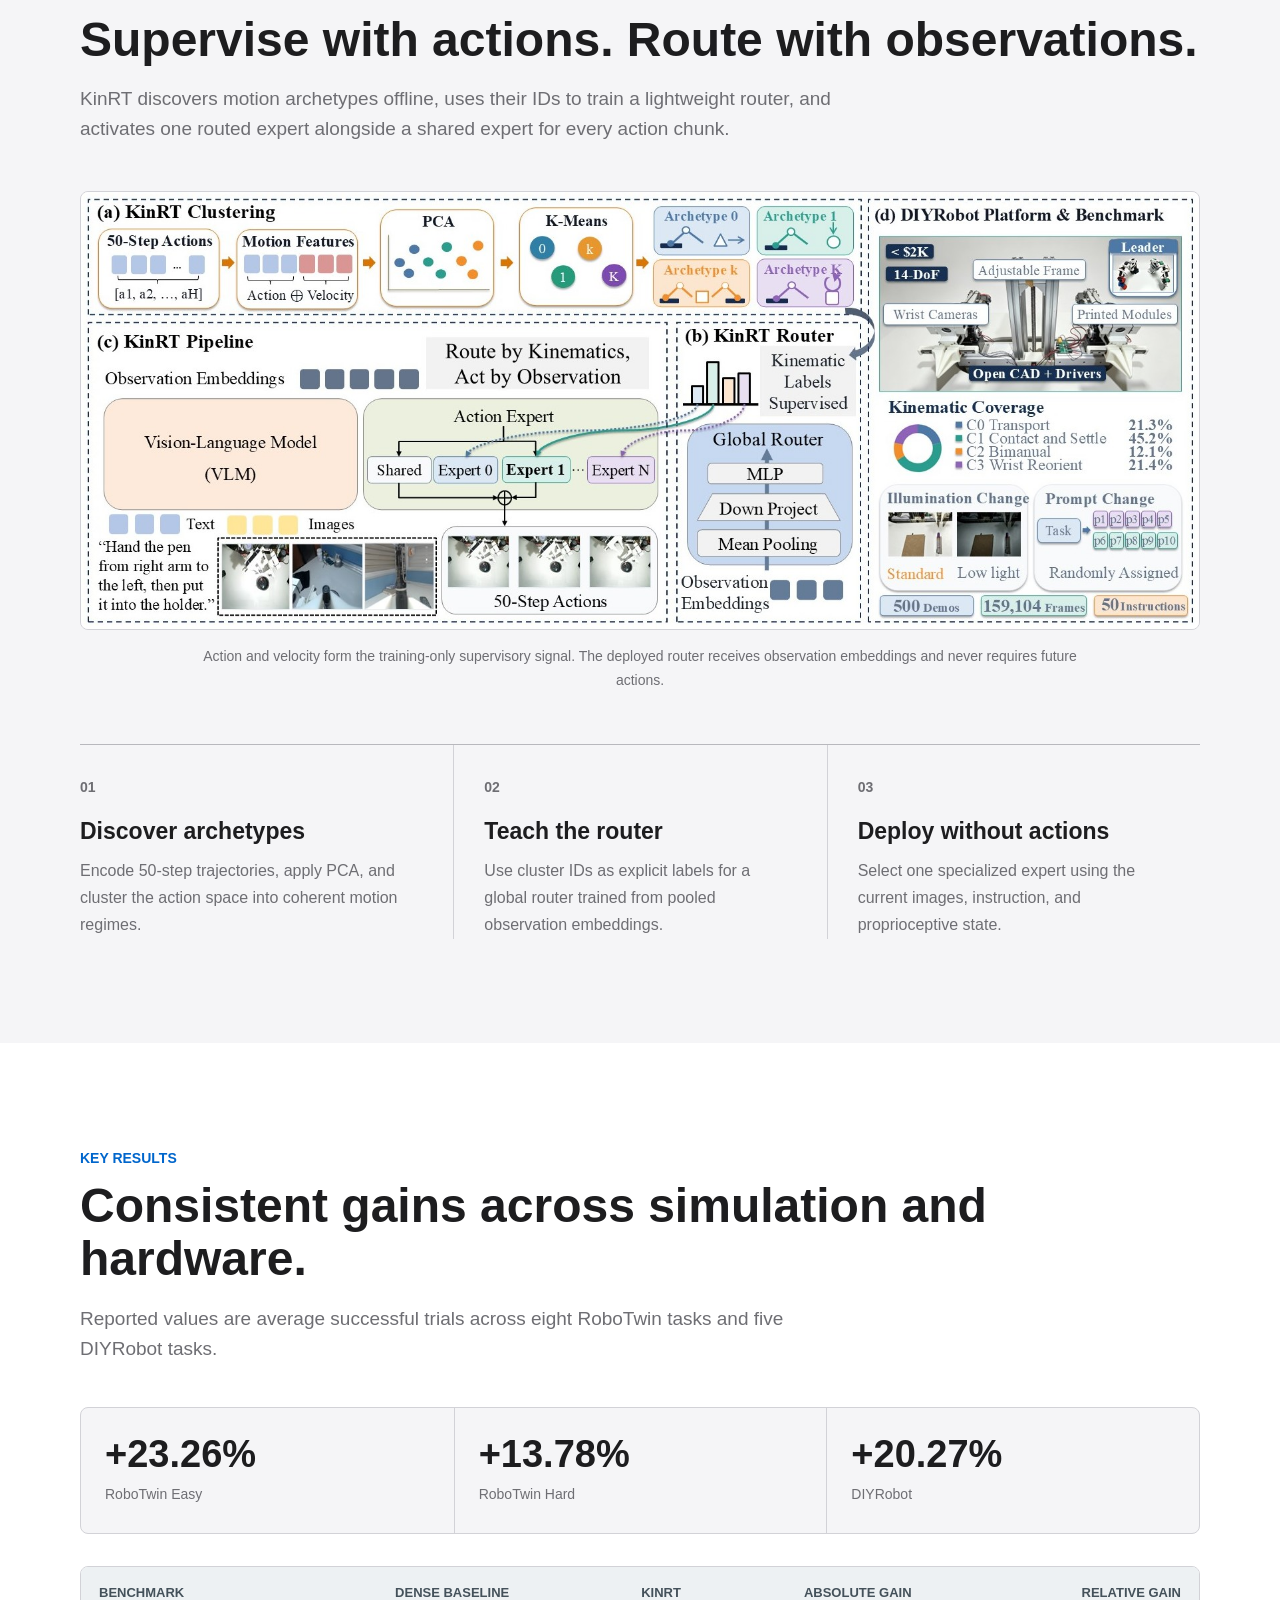
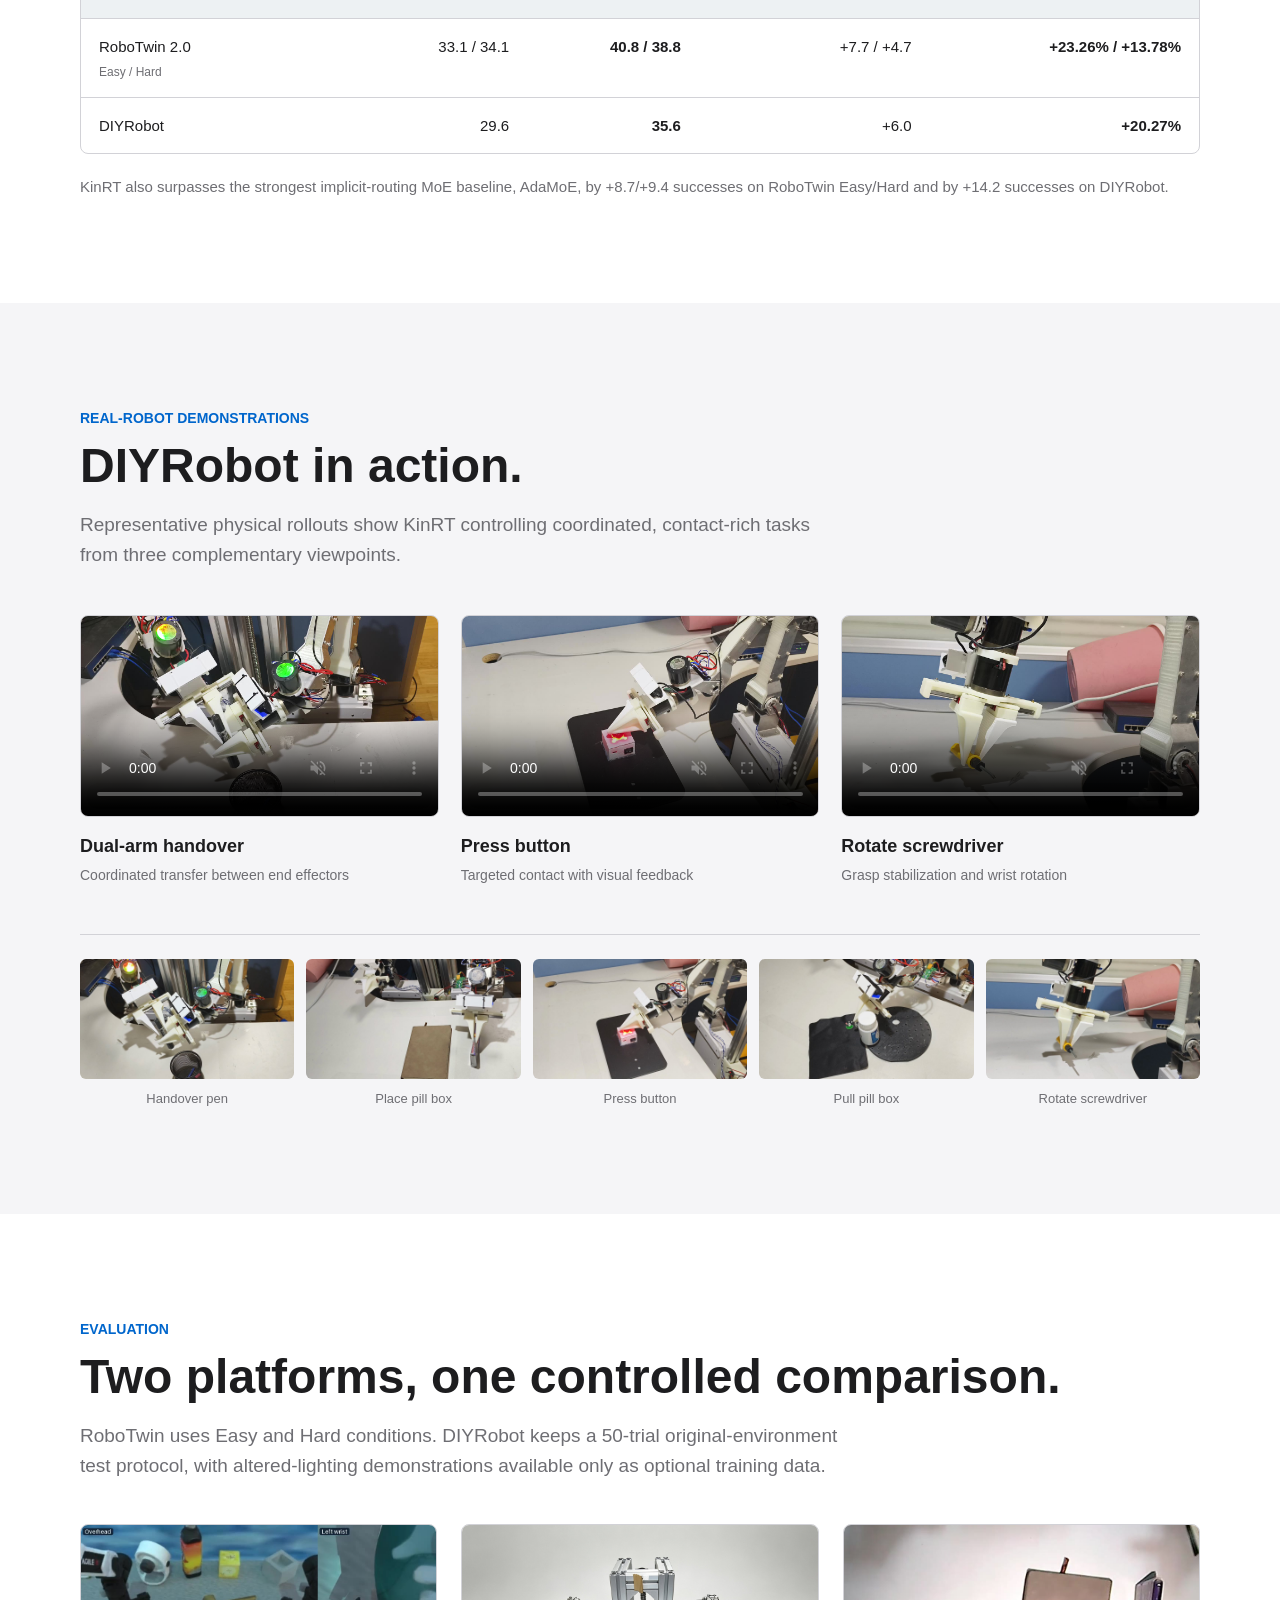
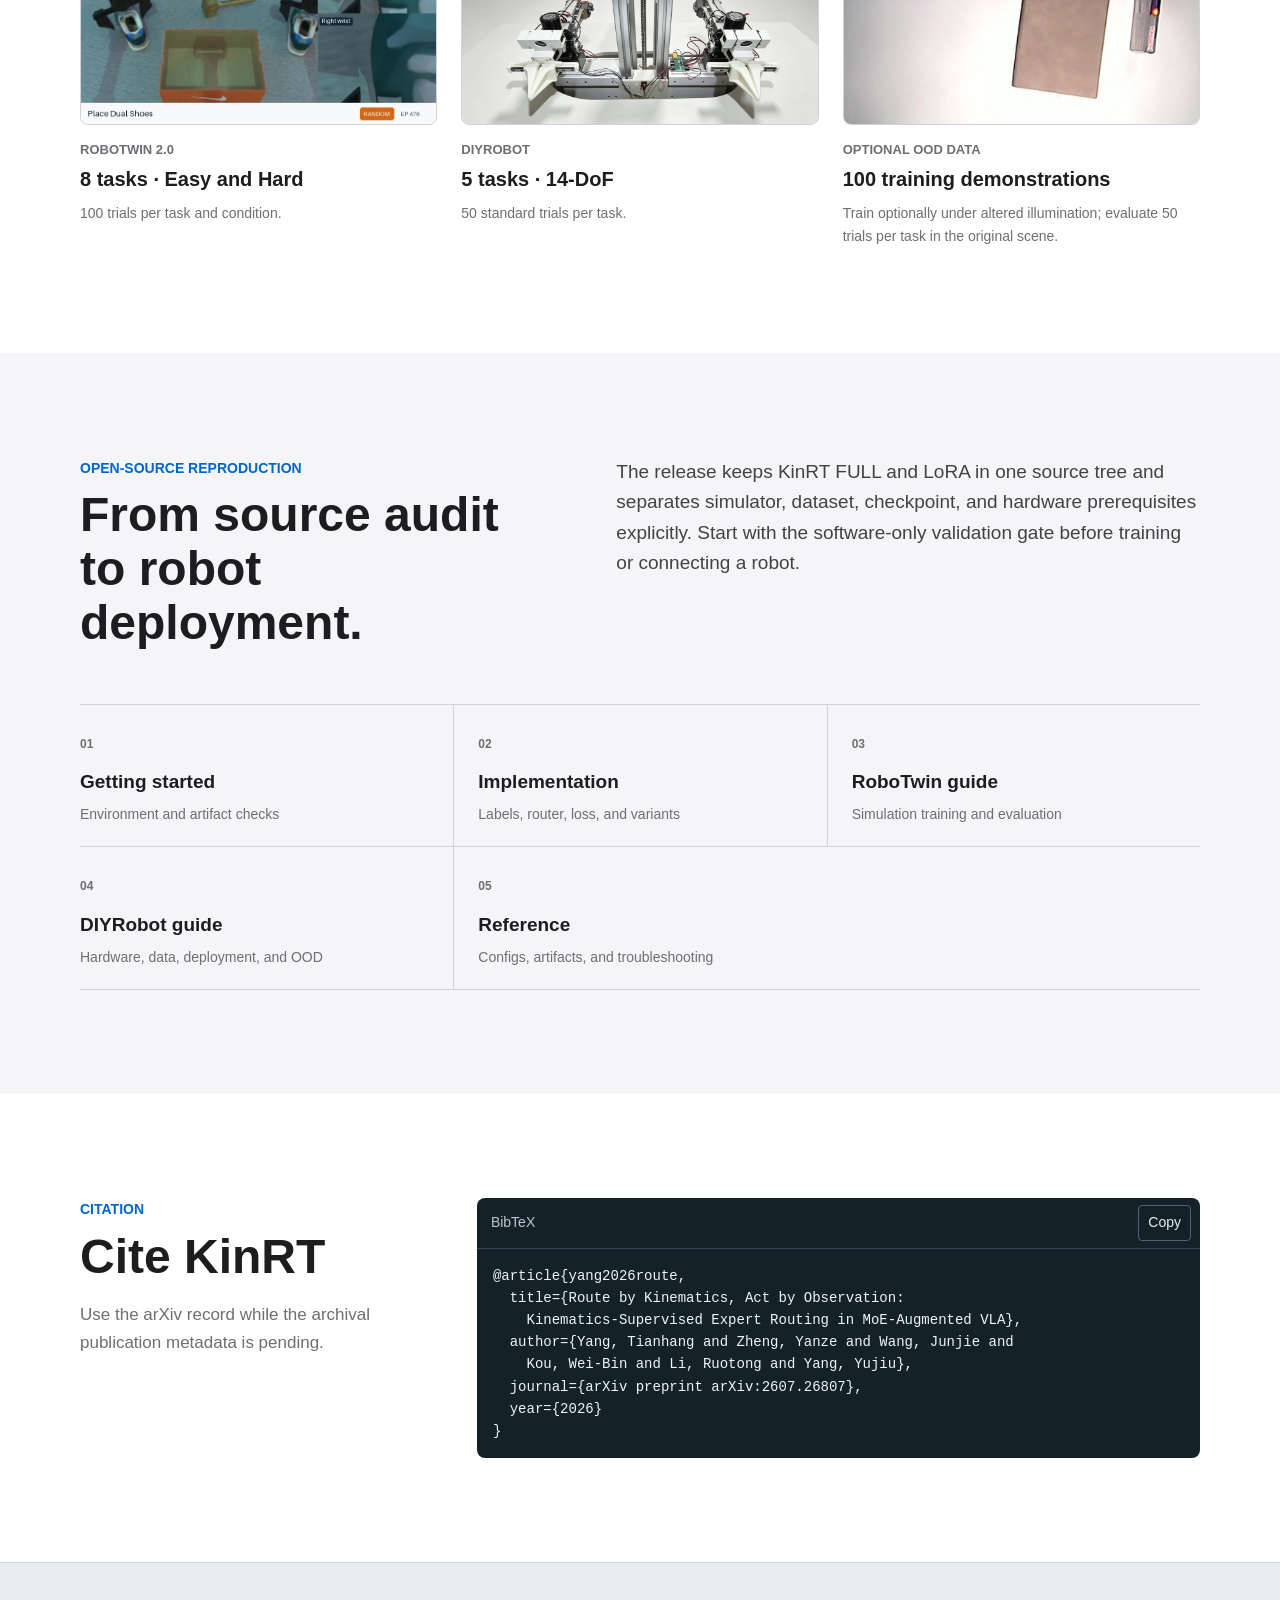
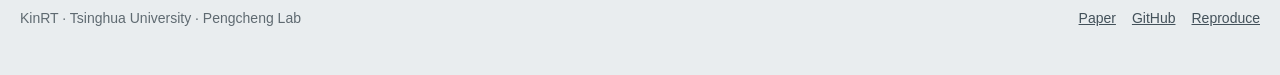
==== commit 5b65221b: "Optimize project hero image delivery" ====
--- a/docs/index.html
+++ b/docs/index.html
@@ -11,6 +11,7 @@
     <meta property="og:image" content="https://gleeacast.github.io/Route-by-Kinematics-Act-by-Observation-Kinematics-Supervised-Expert-Routing-in-MoE-Augmented-VLA/assets/images/kinrt-method-overview.jpg" />
     <meta property="og:url" content="https://gleeacast.github.io/Route-by-Kinematics-Act-by-Observation-Kinematics-Supervised-Expert-Routing-in-MoE-Augmented-VLA/" />
     <link rel="canonical" href="https://gleeacast.github.io/Route-by-Kinematics-Act-by-Observation-Kinematics-Supervised-Expert-Routing-in-MoE-Augmented-VLA/" />
+    <link rel="preload" as="image" href="assets/images/diyrobot-platform-hero.jpg" type="image/jpeg" fetchpriority="high" />
     <title>KinRT | Route by Kinematics, Act by Observation</title>
     <link rel="stylesheet" href="styles.css?v=20260819-5" />
     <script src="app.js?v=20260819-1" defer></script>
@@ -36,7 +37,7 @@
 
     <main id="main">
       <section class="project-hero" aria-labelledby="page-title">
-        <img class="project-hero-image" src="assets/images/diyrobot-platform.png" alt="The open-source 14-DoF DIYRobot platform" fetchpriority="high" />
+        <img class="project-hero-image" src="assets/images/diyrobot-platform-hero.jpg" alt="The open-source 14-DoF DIYRobot platform" fetchpriority="high" />
         <div class="project-hero-inner">
           <p class="project-eyebrow">Kinematics-supervised expert routing</p>
           <h1 id="page-title">KinRT</h1>
@@ -158,7 +159,7 @@
             <span>RoboTwin 2.0</span><strong>8 tasks &middot; Easy and Hard</strong><p>100 trials per task and condition.</p>
           </a>
           <a href="diyrobot.html" class="benchmark-panel">
-            <img src="assets/images/diyrobot-platform.png" alt="The DIYRobot dual-arm platform" loading="lazy" />
+            <img src="assets/images/diyrobot-platform-hero.jpg" alt="The DIYRobot dual-arm platform" loading="lazy" />
             <span>DIYRobot</span><strong>5 tasks &middot; 14-DoF</strong><p>50 standard trials per task.</p>
           </a>
           <a href="diyrobot.html#report" class="benchmark-panel">
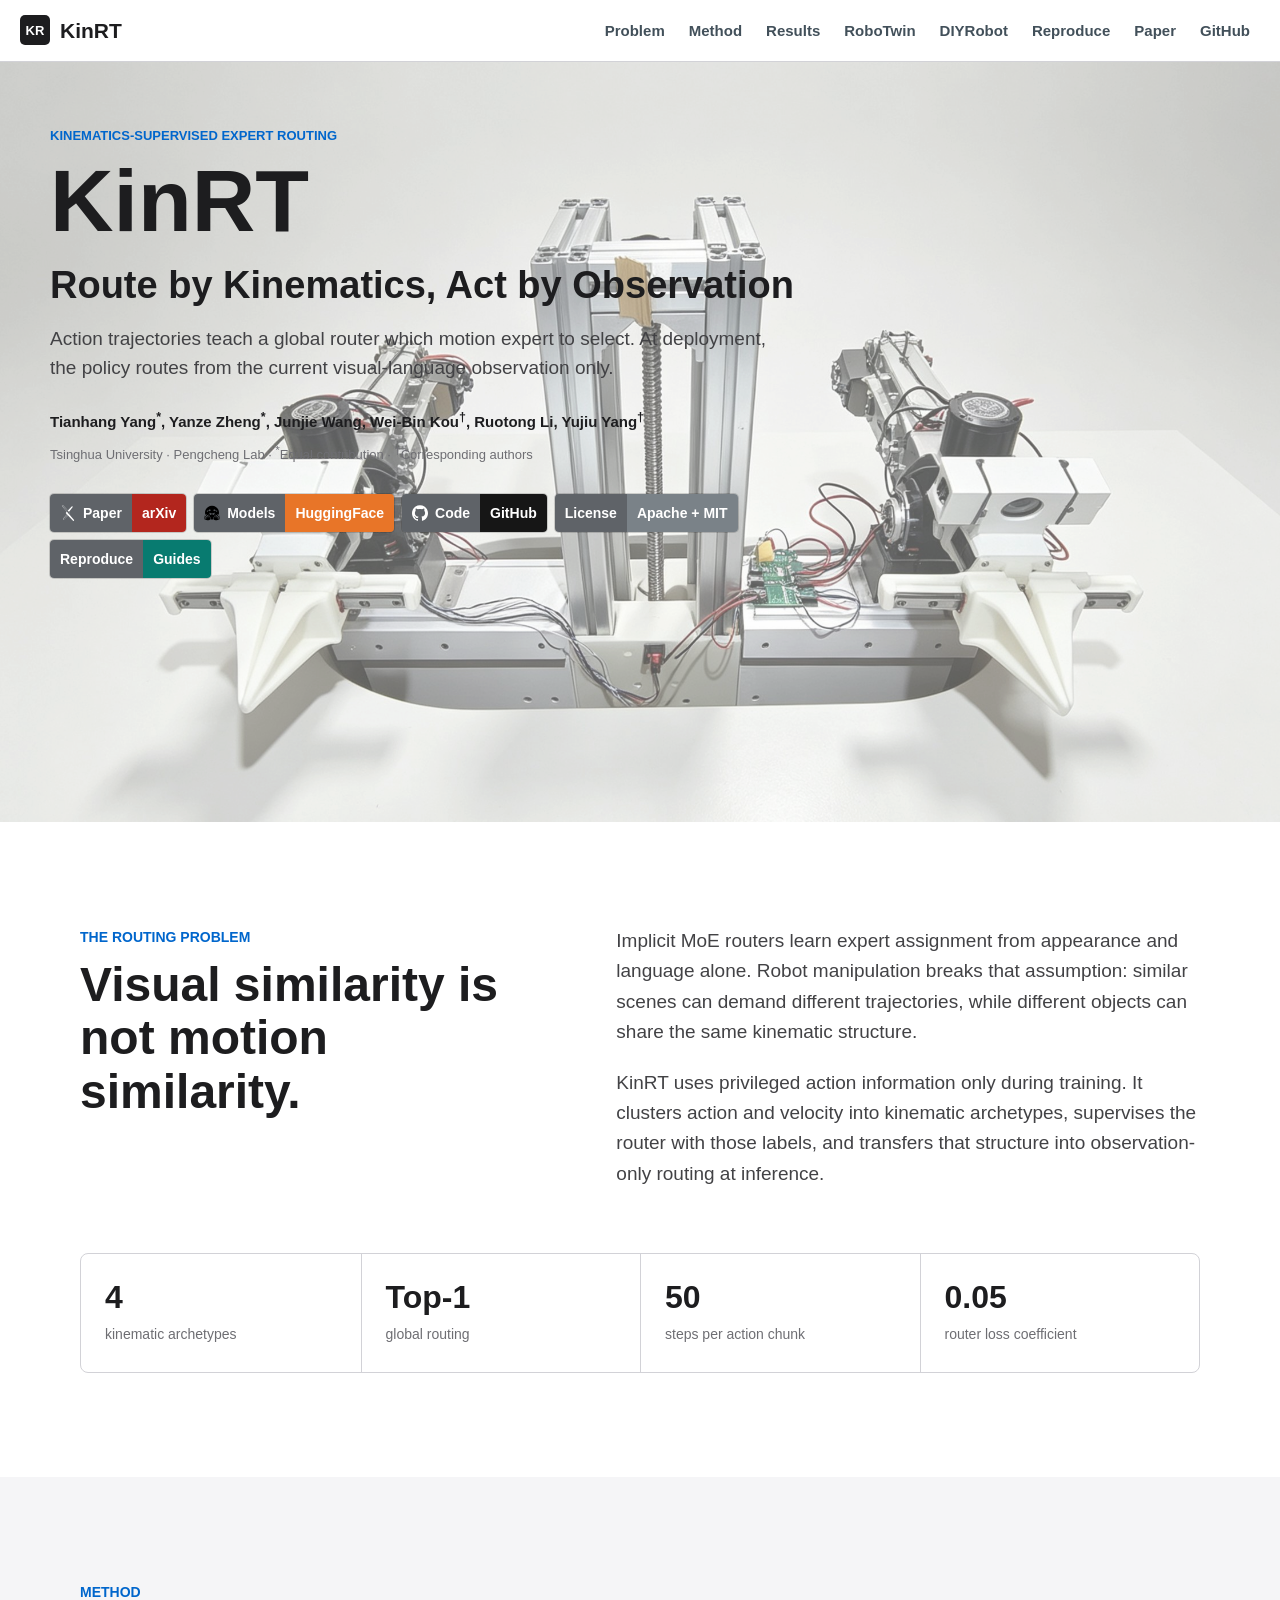
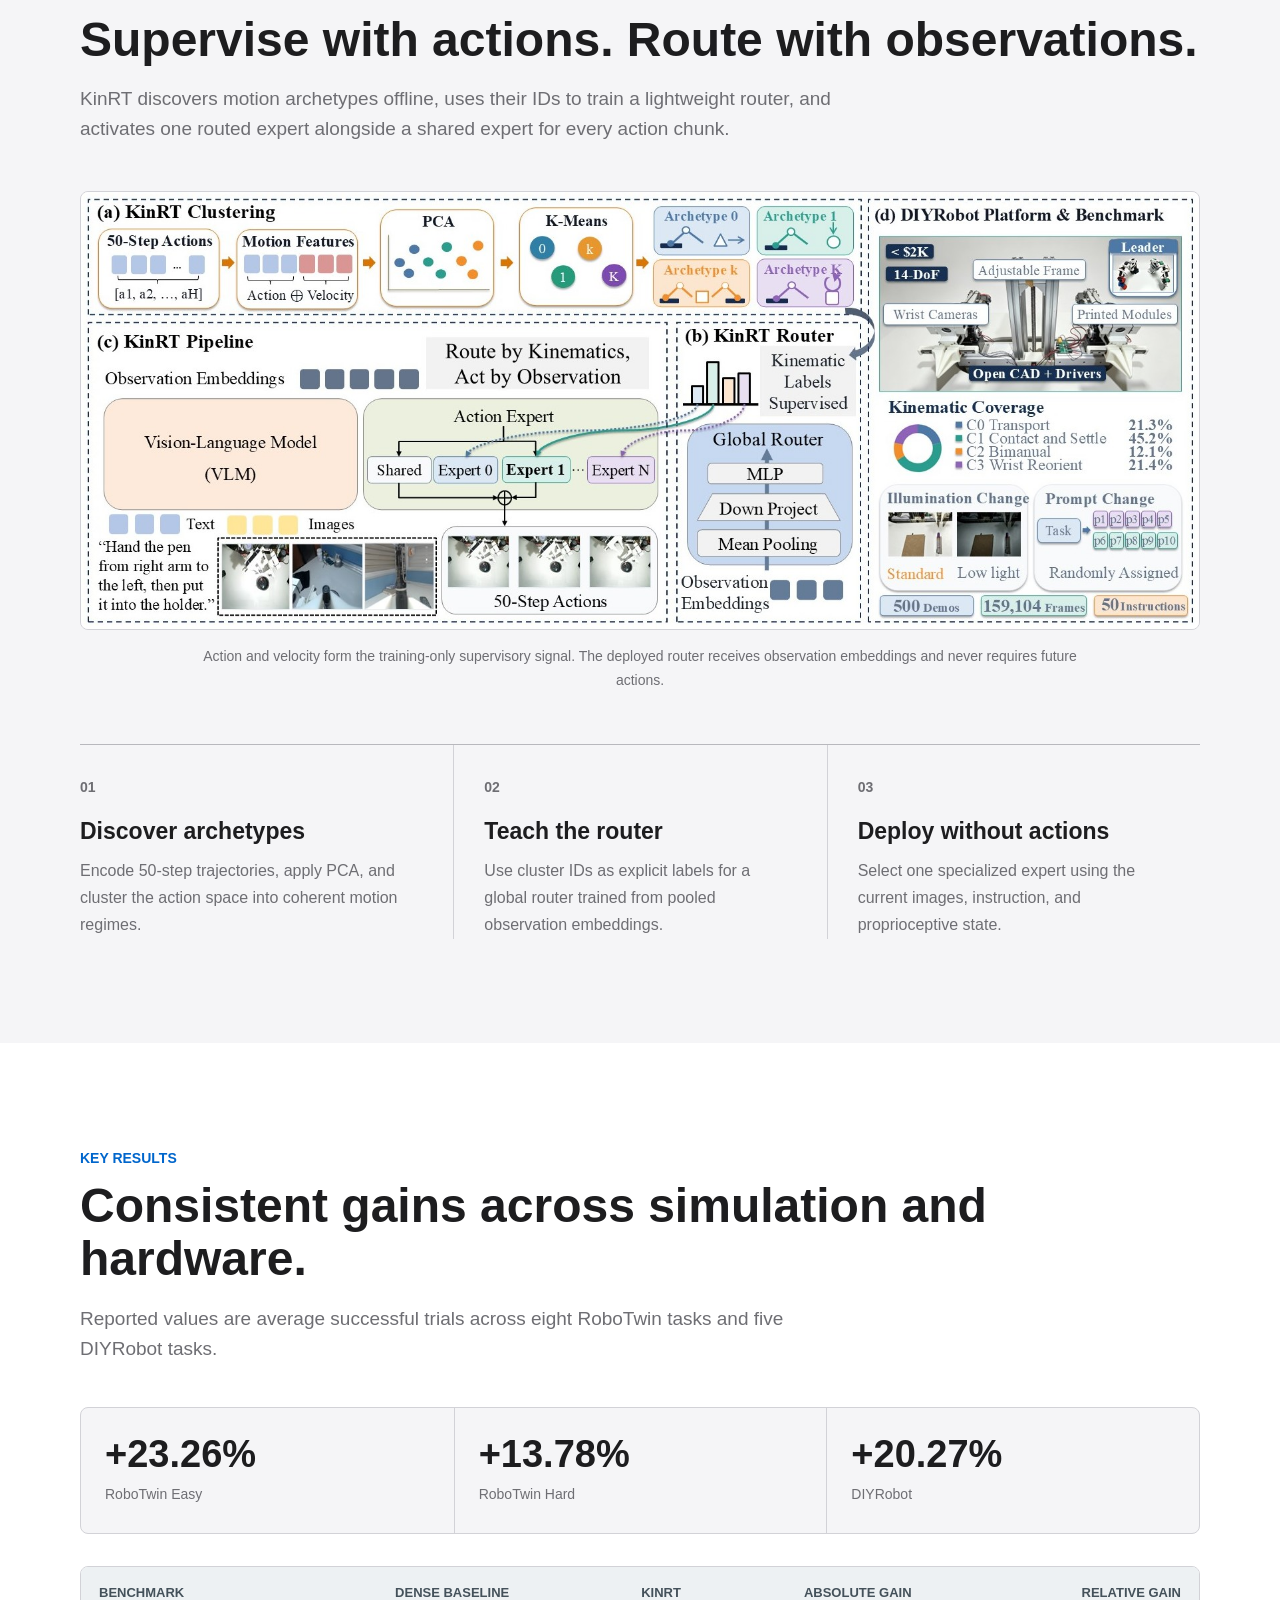
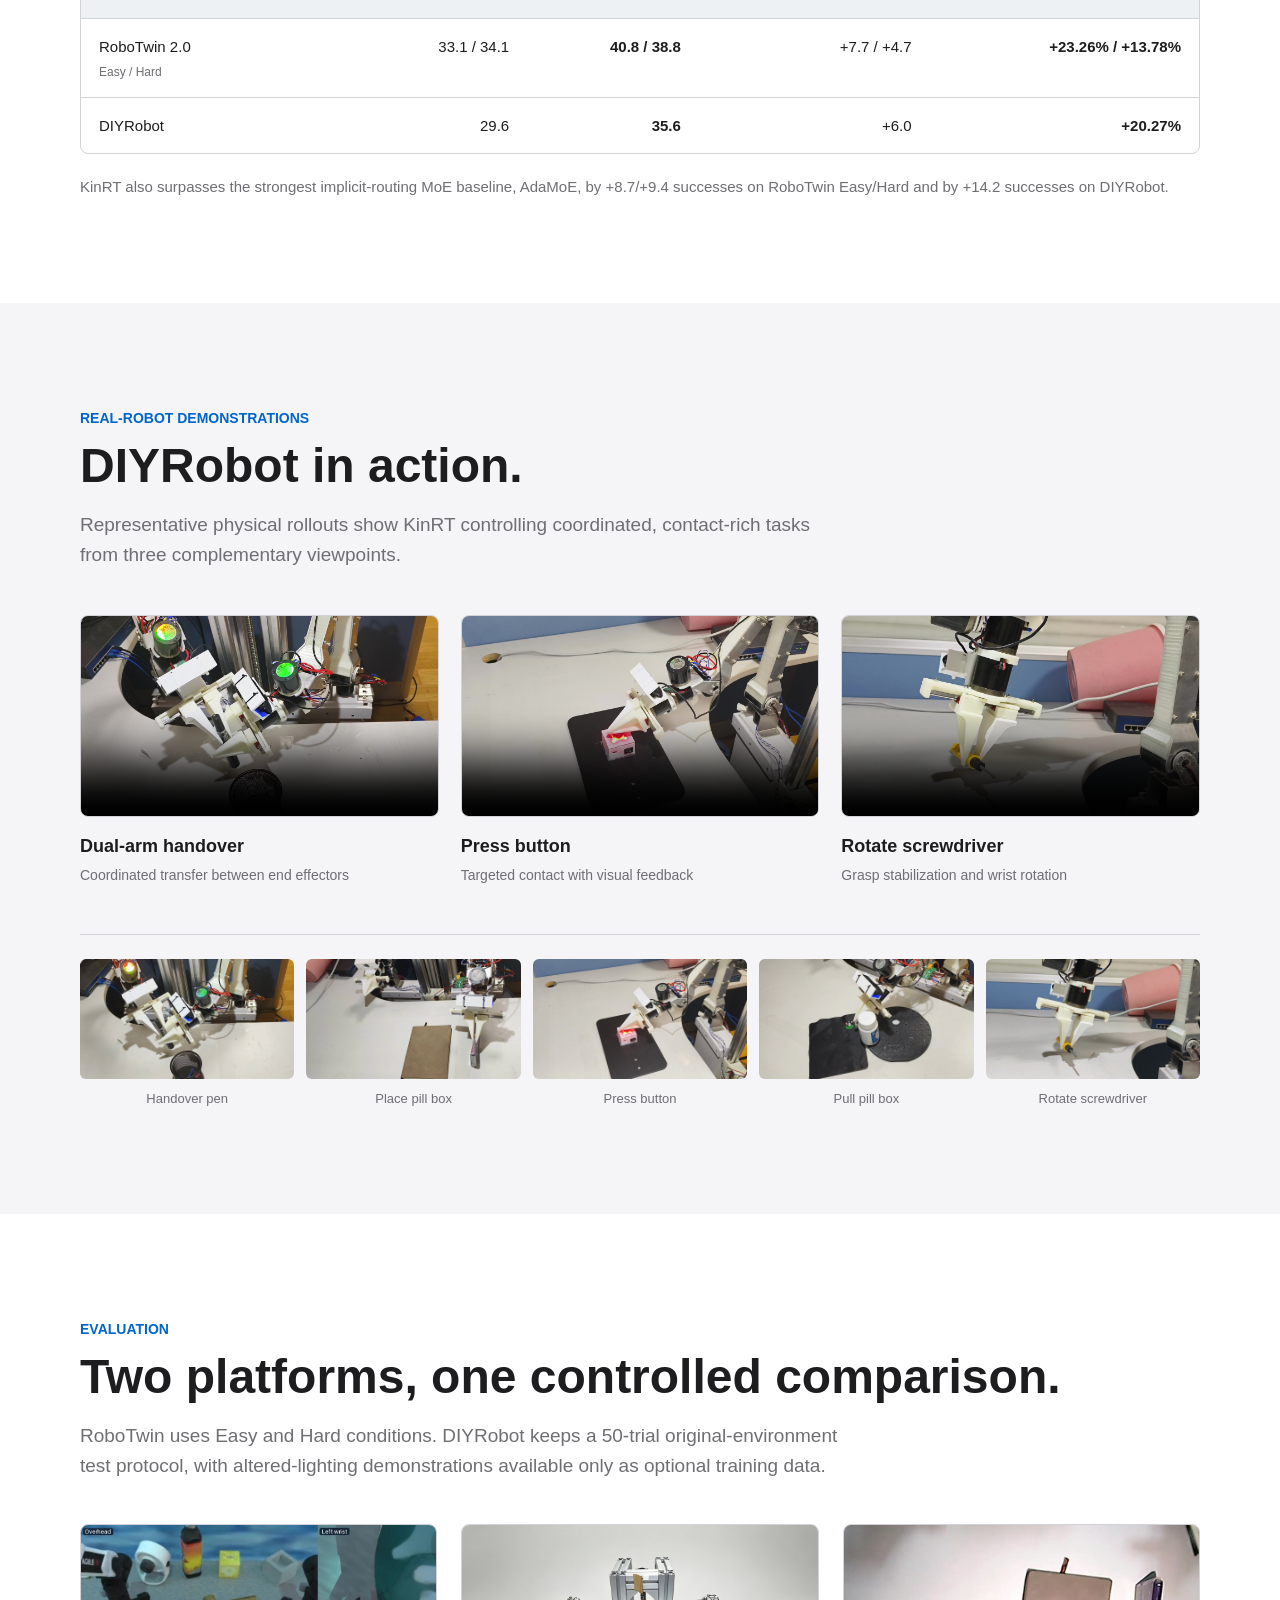
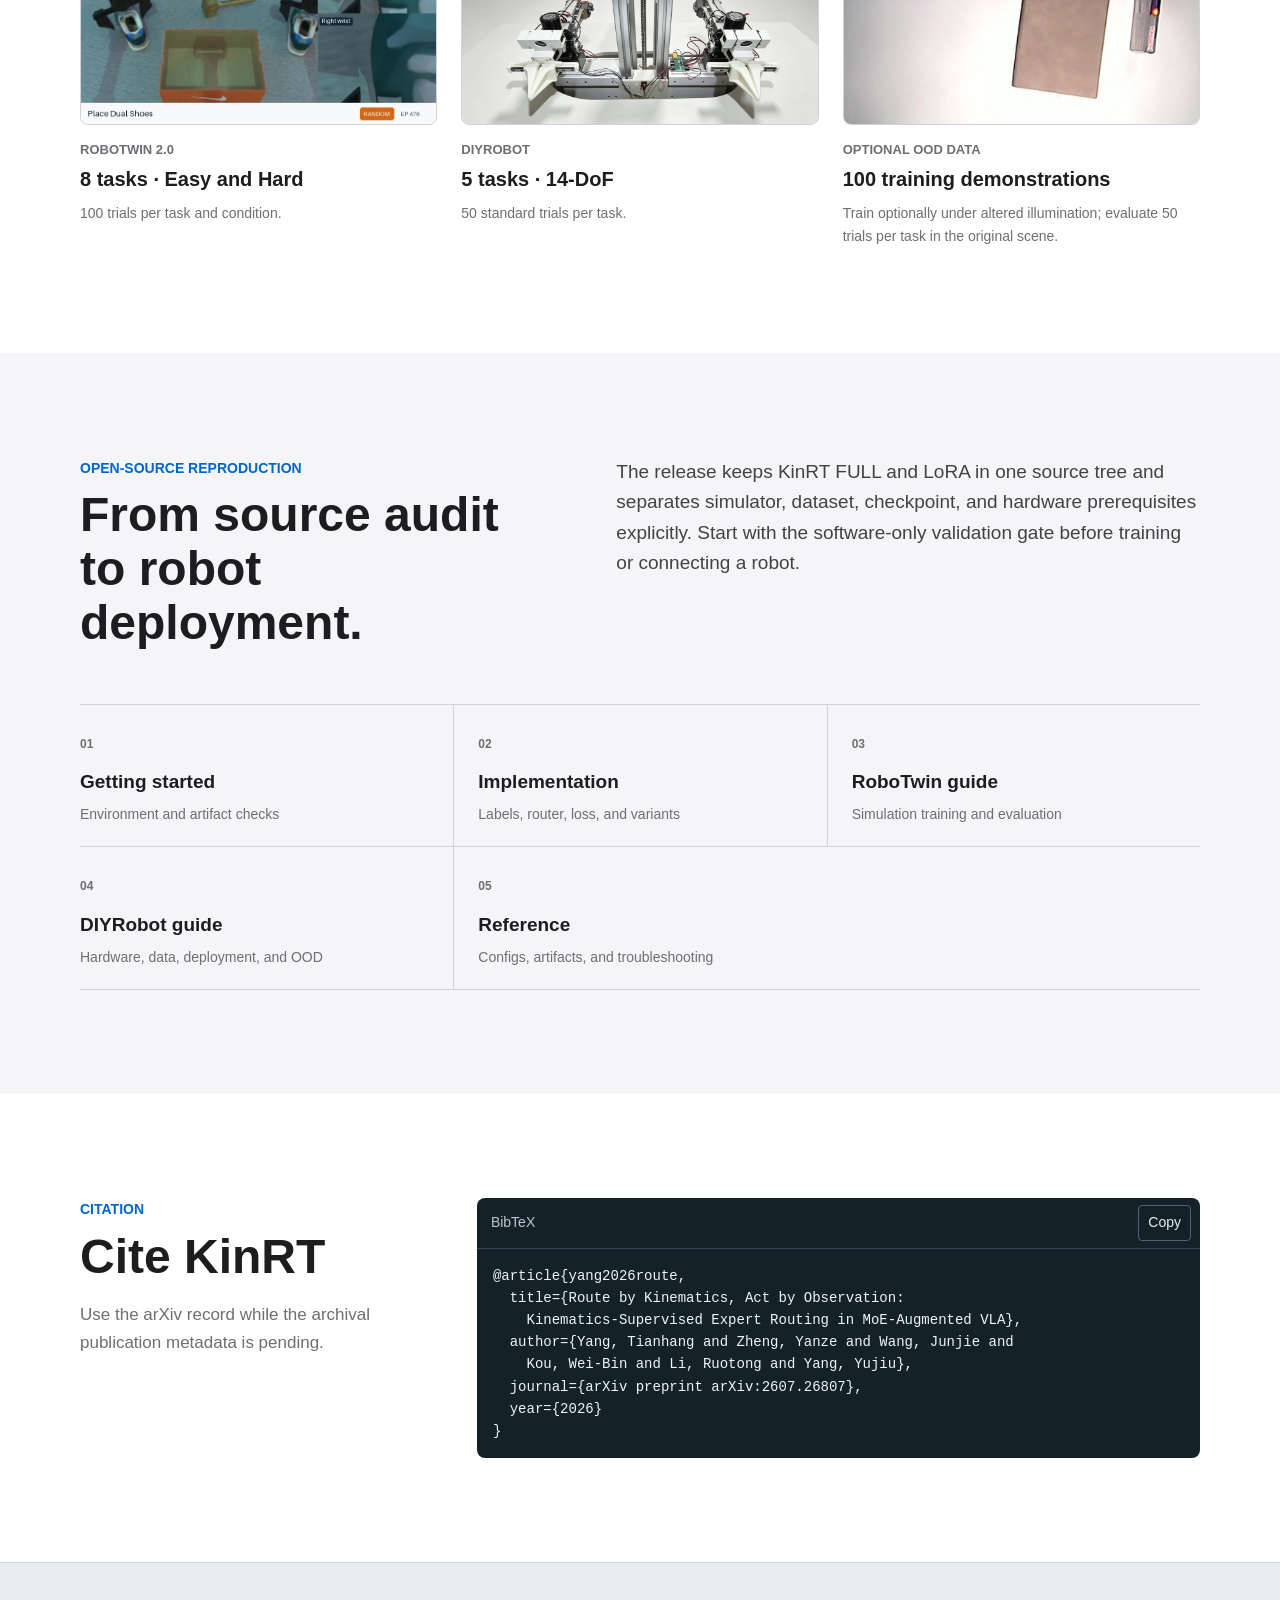
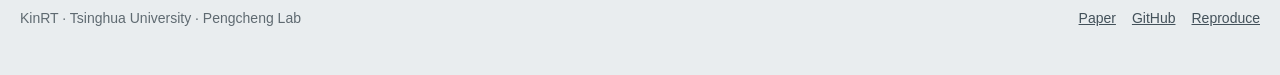
==== commit 919d8939: "Add segmented project resource buttons" ====
--- a/docs/index.html
+++ b/docs/index.html
@@ -13,7 +13,7 @@
     <link rel="canonical" href="https://gleeacast.github.io/Route-by-Kinematics-Act-by-Observation-Kinematics-Supervised-Expert-Routing-in-MoE-Augmented-VLA/" />
     <link rel="preload" as="image" href="assets/images/diyrobot-platform-hero.jpg" type="image/jpeg" fetchpriority="high" />
     <title>KinRT | Route by Kinematics, Act by Observation</title>
-    <link rel="stylesheet" href="styles.css?v=20260819-5" />
+    <link rel="stylesheet" href="styles.css?v=20260819-6" />
     <script src="app.js?v=20260819-1" defer></script>
   </head>
   <body data-page="home">
@@ -46,9 +46,11 @@
           <p class="project-authors">Tianhang Yang<sup>*</sup>, Yanze Zheng<sup>*</sup>, Junjie Wang, Wei-Bin Kou<sup>&dagger;</sup>, Ruotong Li, Yujiu Yang<sup>&dagger;</sup></p>
           <p class="project-affiliation">Tsinghua University &middot; Pengcheng Lab &middot; <sup>*</sup>Equal contribution &middot; <sup>&dagger;</sup>Corresponding authors</p>
           <div class="project-actions" aria-label="Project links">
-            <a class="button primary" href="https://arxiv.org/abs/2607.26807">Paper</a>
-            <a class="button secondary" href="https://github.com/gleeacast/Route-by-Kinematics-Act-by-Observation-Kinematics-Supervised-Expert-Routing-in-MoE-Augmented-VLA">GitHub</a>
-            <a class="button secondary" href="getting-started.html">Reproduce</a>
+            <a class="resource-button paper" href="https://arxiv.org/abs/2607.26807" aria-label="Read the KinRT paper on arXiv"><span class="resource-label"><img src="assets/icons/arxiv.svg" alt="" />Paper</span><span class="resource-value">arXiv</span></a>
+            <a class="resource-button models" href="https://github.com/gleeacast/Route-by-Kinematics-Act-by-Observation-Kinematics-Supervised-Expert-Routing-in-MoE-Augmented-VLA#released-models" aria-label="View the KinRT model release status"><span class="resource-label"><img src="assets/icons/huggingface.svg" alt="" />Models</span><span class="resource-value">HuggingFace</span></a>
+            <a class="resource-button code" href="https://github.com/gleeacast/Route-by-Kinematics-Act-by-Observation-Kinematics-Supervised-Expert-Routing-in-MoE-Augmented-VLA" aria-label="Open the KinRT source code on GitHub"><span class="resource-label"><img src="assets/icons/github.svg" alt="" />Code</span><span class="resource-value">GitHub</span></a>
+            <a class="resource-button license" href="https://github.com/gleeacast/Route-by-Kinematics-Act-by-Observation-Kinematics-Supervised-Expert-Routing-in-MoE-Augmented-VLA/tree/main/LICENSES" aria-label="Read the KinRT software licenses"><span class="resource-label">License</span><span class="resource-value">Apache + MIT</span></a>
+            <a class="resource-button reproduce" href="getting-started.html" aria-label="Open the KinRT reproduction guides"><span class="resource-label">Reproduce</span><span class="resource-value">Guides</span></a>
           </div>
         </div>
       </section>
--- a/docs/styles.css
+++ b/docs/styles.css
@@ -598,32 +598,40 @@
   font-size: 13px;
 }
 .project-actions {
-  width: min(100%, 570px);
-  display: grid;
-  grid-template-columns: repeat(3, minmax(0, 1fr));
+  max-width: 850px;
+  display: flex;
+  flex-wrap: wrap;
   align-items: center;
-  gap: 12px;
+  gap: 8px;
   margin-top: 28px;
 }
-.button {
-  width: 100%;
-  min-height: 50px;
+.resource-button {
+  height: 38px;
   display: inline-flex;
   align-items: center;
-  justify-content: center;
-  padding: 0 18px;
-  border: 1px solid #1d1d1f;
-  border-radius: 8px;
-  font-size: 15px;
-  font-weight: 650;
+  overflow: hidden;
+  color: #fff;
+  border-radius: 4px;
+  box-shadow: 0 0 0 1px rgba(0, 0, 0, 0.16);
+  font-size: 14px;
+  font-weight: 620;
+  line-height: 1;
   text-decoration: none;
-  transition: background-color 160ms ease, border-color 160ms ease, box-shadow 160ms ease;
-}
-.button.primary { color: #fff; background: #1d1d1f; }
-.button.primary:hover { background: #3a3a3c; border-color: #3a3a3c; }
-.button.secondary { color: #1d1d1f; background: rgba(255, 255, 255, 0.88); }
-.button.secondary:hover { background: #fff; border-color: #6e6e73; box-shadow: 0 2px 8px rgba(0, 0, 0, 0.08); }
-.button:focus-visible { outline: 3px solid rgba(0, 102, 204, 0.28); outline-offset: 2px; }
+  transition: box-shadow 160ms ease, opacity 160ms ease;
+}
+.resource-button:hover { opacity: 0.88; box-shadow: 0 2px 8px rgba(0, 0, 0, 0.16); }
+.resource-button:focus-visible { outline: 3px solid rgba(0, 102, 204, 0.28); outline-offset: 2px; }
+.resource-label,
+.resource-value { height: 100%; display: inline-flex; align-items: center; padding: 0 10px; white-space: nowrap; }
+.resource-label { gap: 7px; background: #5f6368; }
+.resource-label img { width: 16px; height: 16px; object-fit: contain; }
+.resource-button.paper .resource-label img,
+.resource-button.code .resource-label img { filter: invert(1); }
+.resource-button.paper .resource-value { background: #b3261e; }
+.resource-button.models .resource-value { background: #e87528; }
+.resource-button.code .resource-value { background: #161616; }
+.resource-button.license .resource-value { background: #7a8288; }
+.resource-button.reproduce .resource-value { background: #087b70; }
 .project-band { padding: 104px 0; }
 .project-inner { width: min(calc(100% - 48px), 1120px); margin: 0 auto; }
 .split-intro {
@@ -922,8 +930,11 @@
   .project-summary { margin-top: 11px; font-size: 15px; line-height: 1.45; }
   .project-authors { margin-top: 14px; font-size: 12.5px; line-height: 1.45; }
   .project-affiliation { display: none; }
-  .project-actions { gap: 7px; margin-top: 18px; }
-  .project-actions .button { min-height: 42px; padding: 0 8px; font-size: 13px; }
+  .project-actions { gap: 6px; margin-top: 18px; }
+  .resource-button { height: 34px; font-size: 12px; }
+  .resource-label, .resource-value { padding: 0 8px; }
+  .resource-label { gap: 5px; }
+  .resource-label img { width: 14px; height: 14px; }
   .project-band { padding: 68px 0; }
   .project-inner { width: calc(100% - 24px); }
   .split-intro h2, .section-heading h2, .citation-layout h2 { font-size: 31px; }
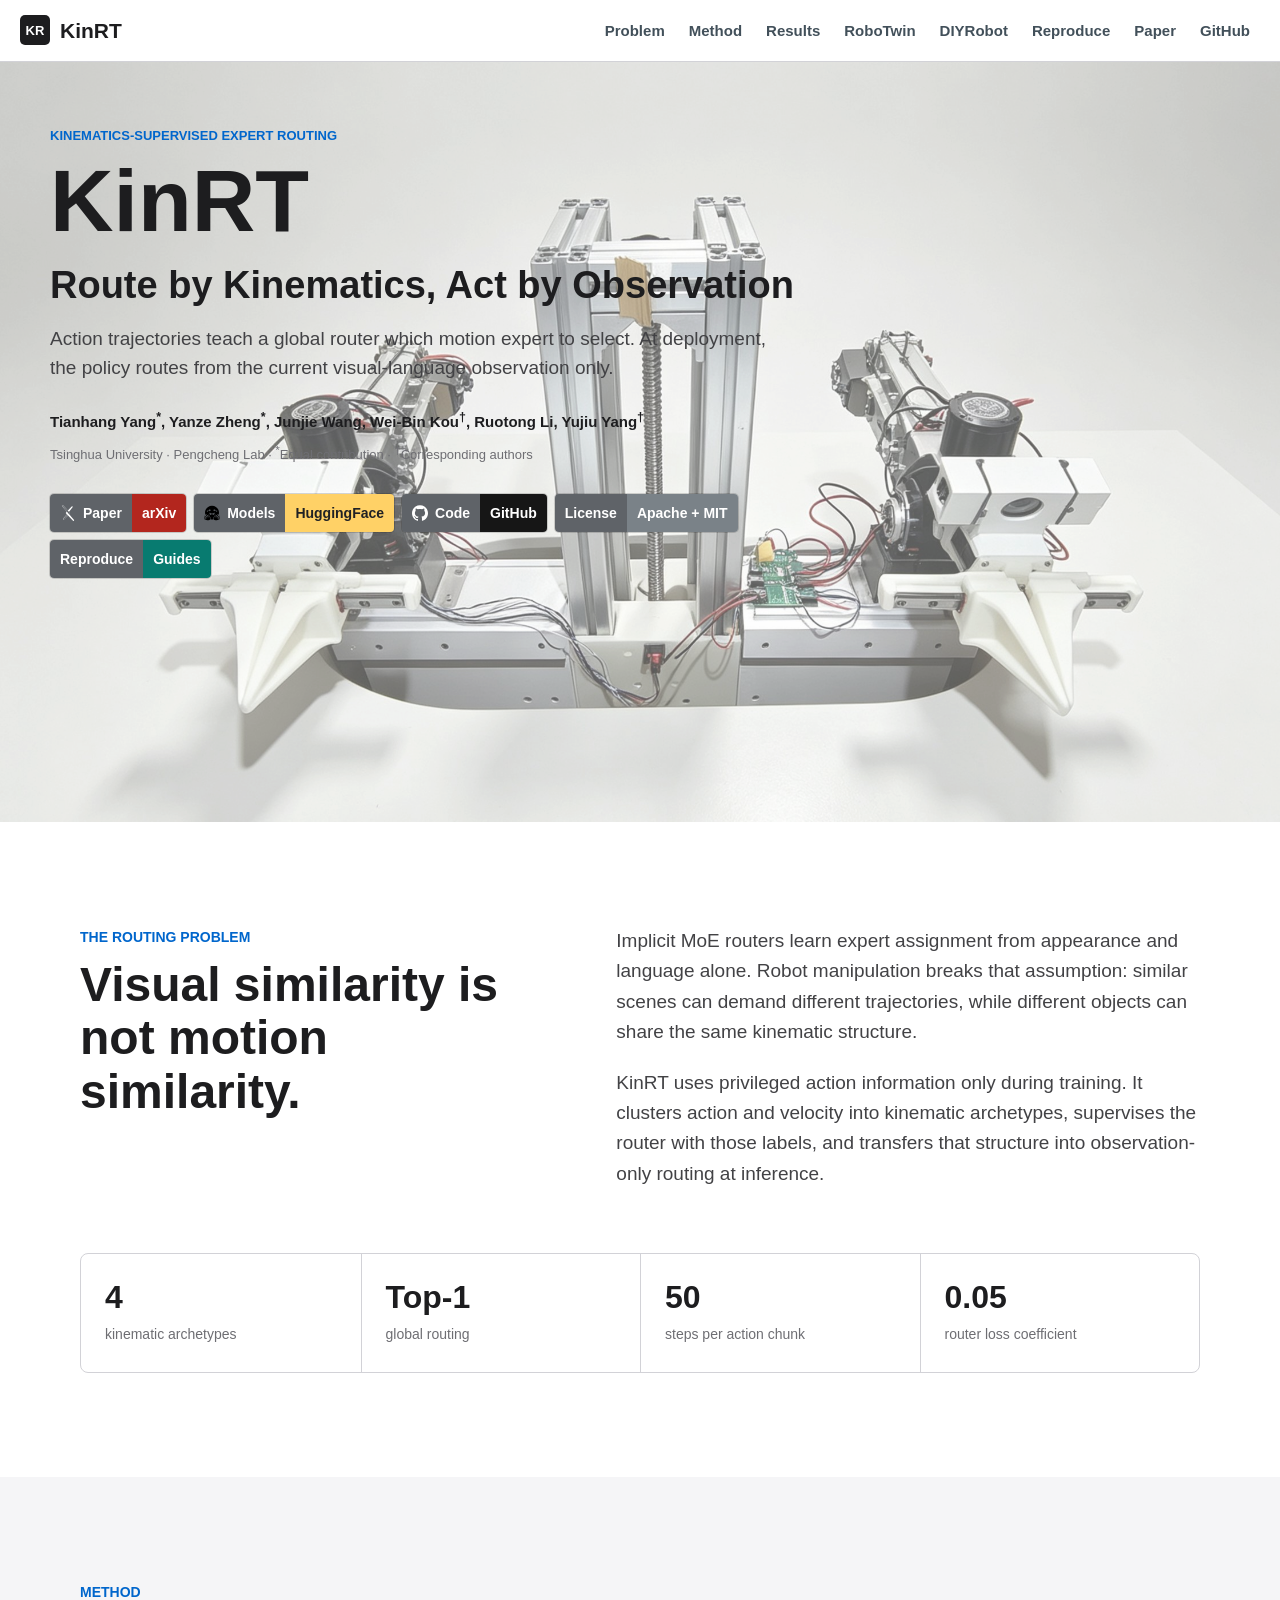
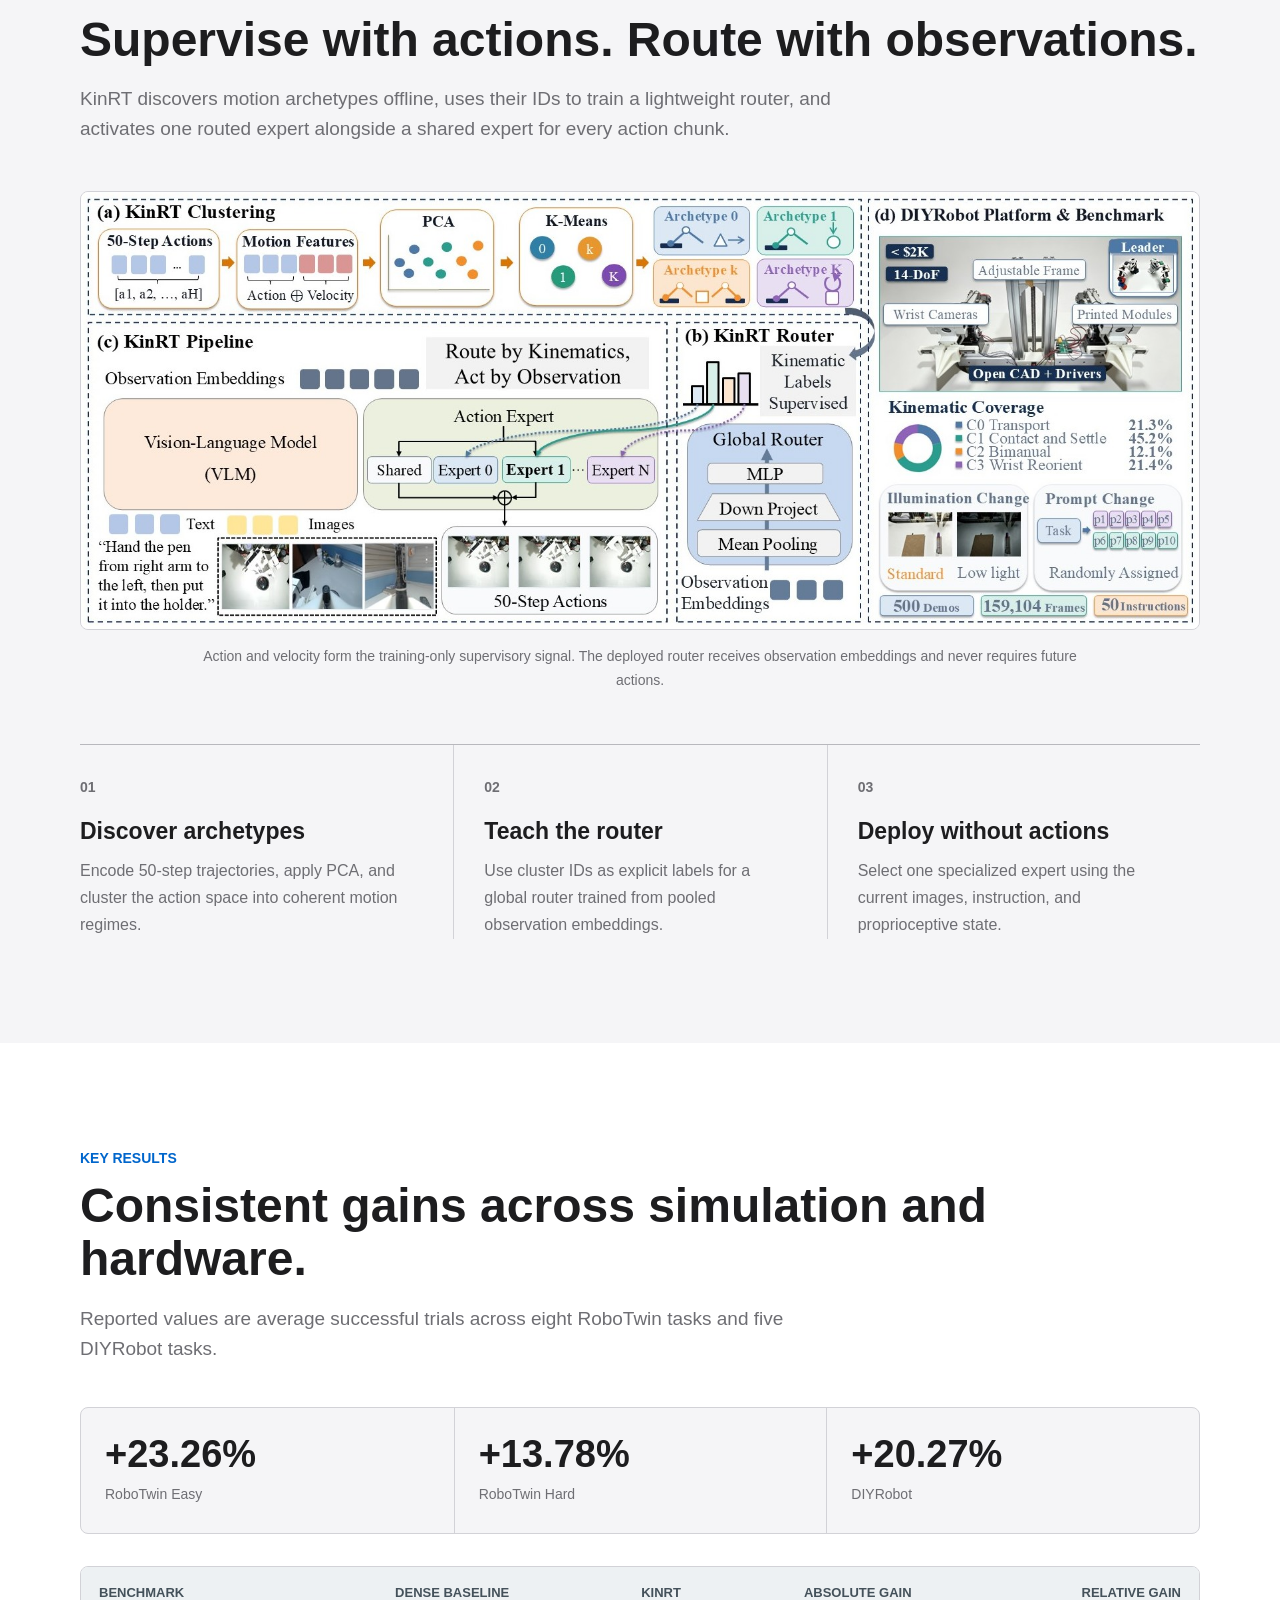
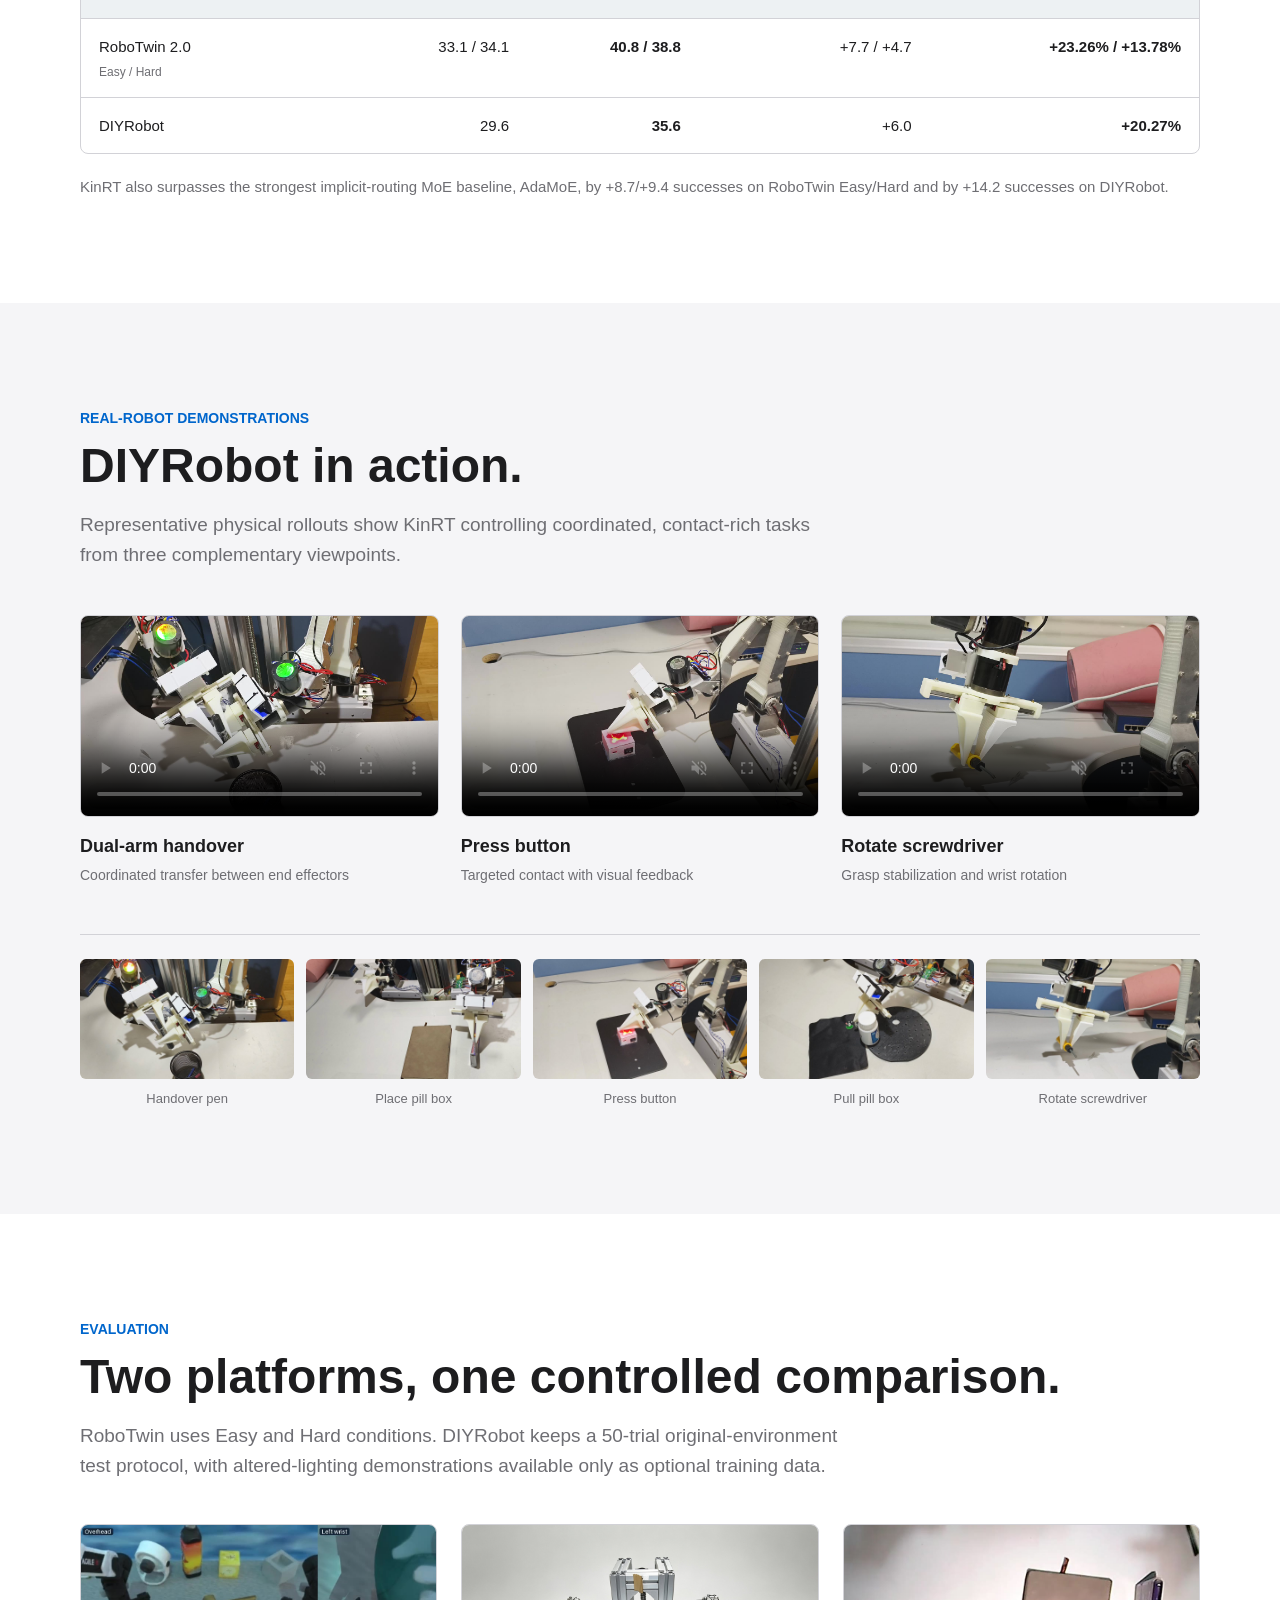
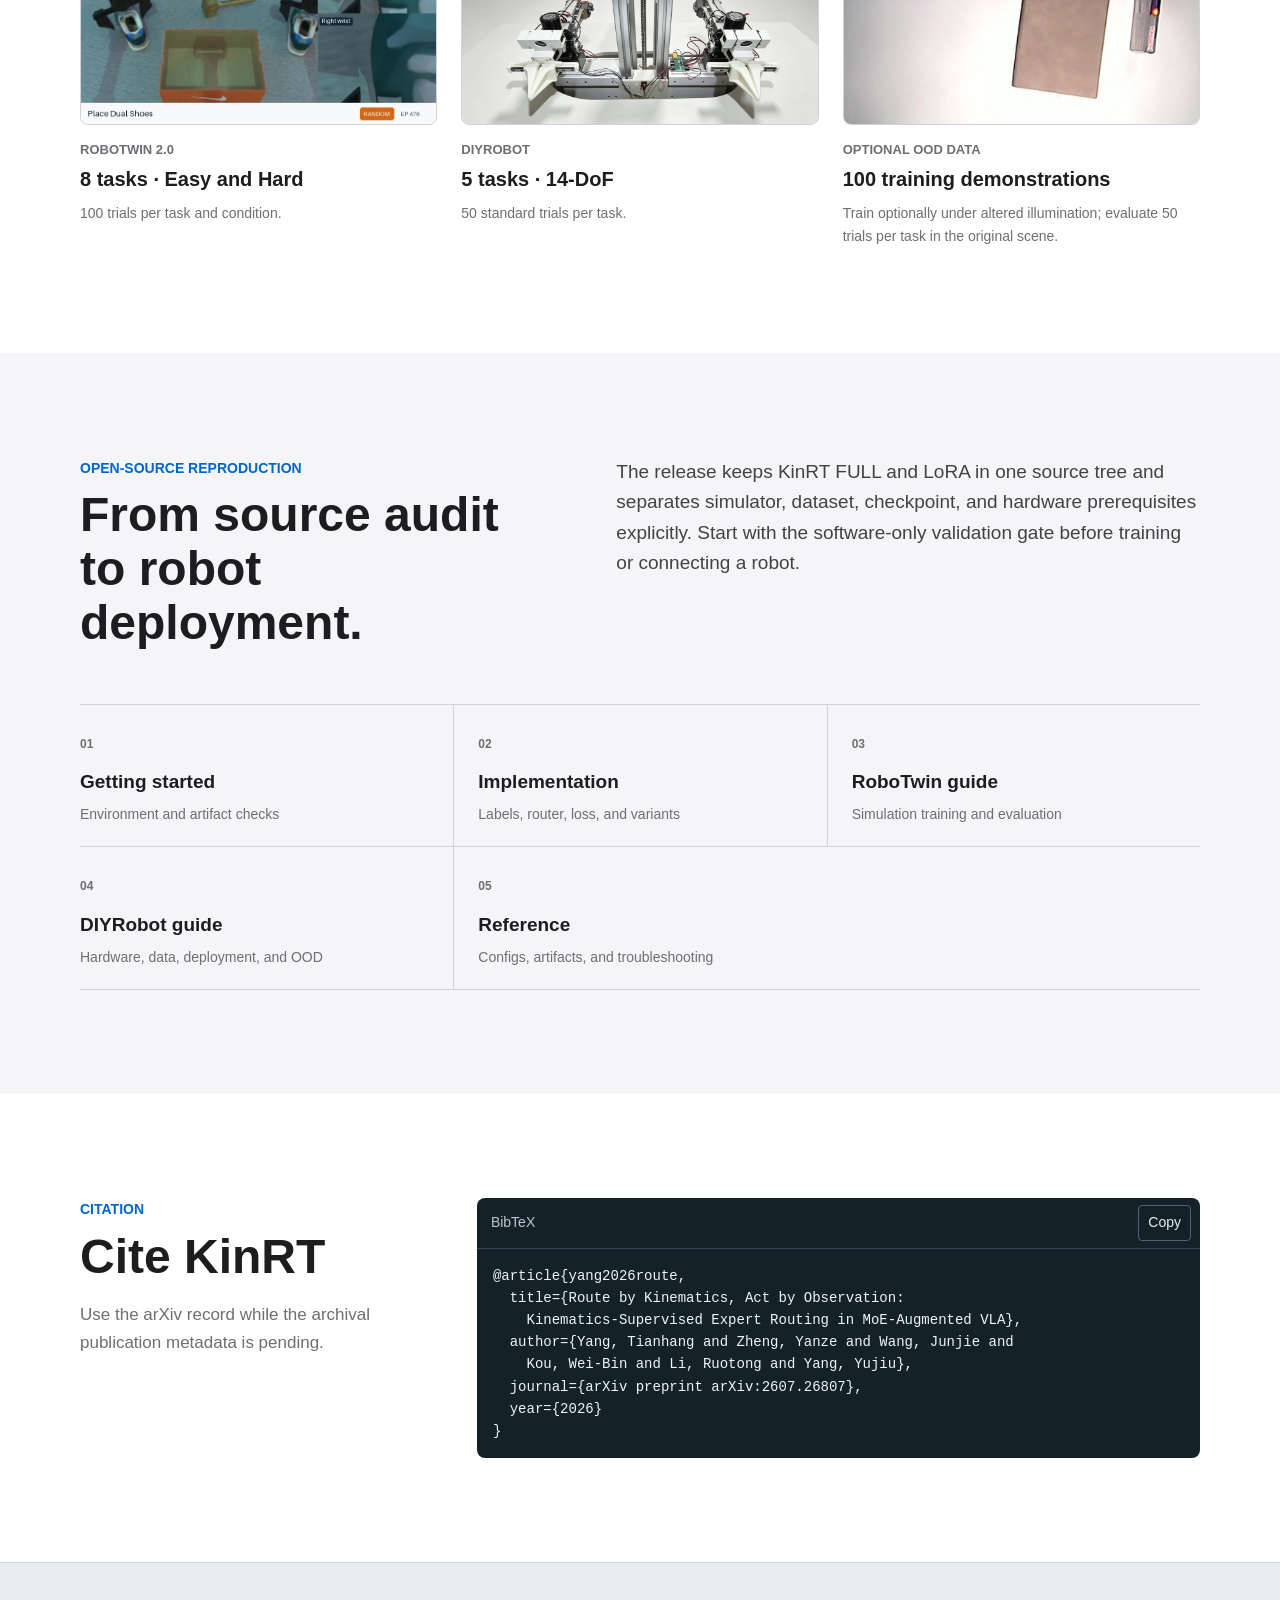
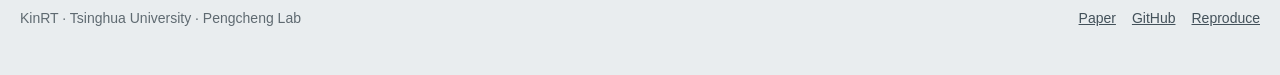
==== commit c0ed0270: "Refine Hugging Face resource badge colors" ====
--- a/docs/index.html
+++ b/docs/index.html
@@ -13,7 +13,7 @@
     <link rel="canonical" href="https://gleeacast.github.io/Route-by-Kinematics-Act-by-Observation-Kinematics-Supervised-Expert-Routing-in-MoE-Augmented-VLA/" />
     <link rel="preload" as="image" href="assets/images/diyrobot-platform-hero.jpg" type="image/jpeg" fetchpriority="high" />
     <title>KinRT | Route by Kinematics, Act by Observation</title>
-    <link rel="stylesheet" href="styles.css?v=20260819-6" />
+    <link rel="stylesheet" href="styles.css?v=20260819-7" />
     <script src="app.js?v=20260819-1" defer></script>
   </head>
   <body data-page="home">
--- a/docs/styles.css
+++ b/docs/styles.css
@@ -628,7 +628,7 @@
 .resource-button.paper .resource-label img,
 .resource-button.code .resource-label img { filter: invert(1); }
 .resource-button.paper .resource-value { background: #b3261e; }
-.resource-button.models .resource-value { background: #e87528; }
+.resource-button.models .resource-value { background: #ffd166; color: #202124; }
 .resource-button.code .resource-value { background: #161616; }
 .resource-button.license .resource-value { background: #7a8288; }
 .resource-button.reproduce .resource-value { background: #087b70; }
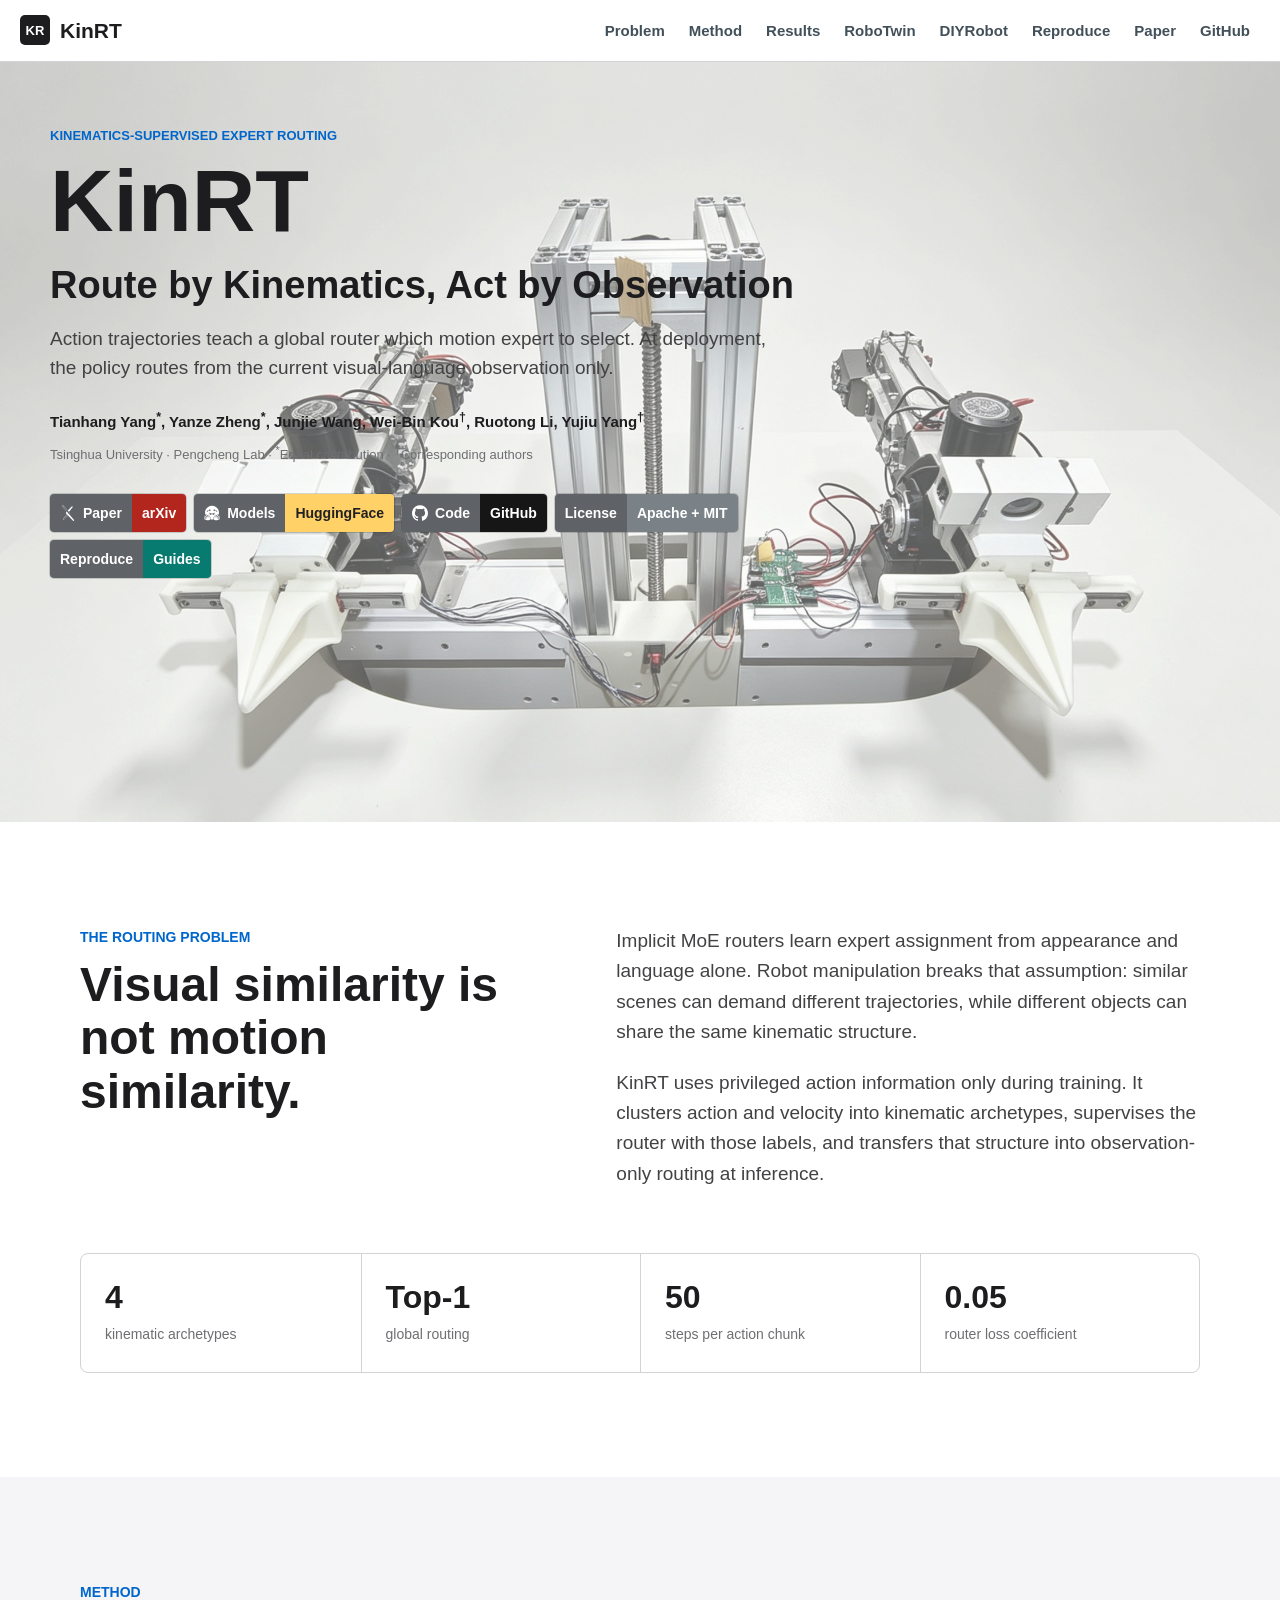
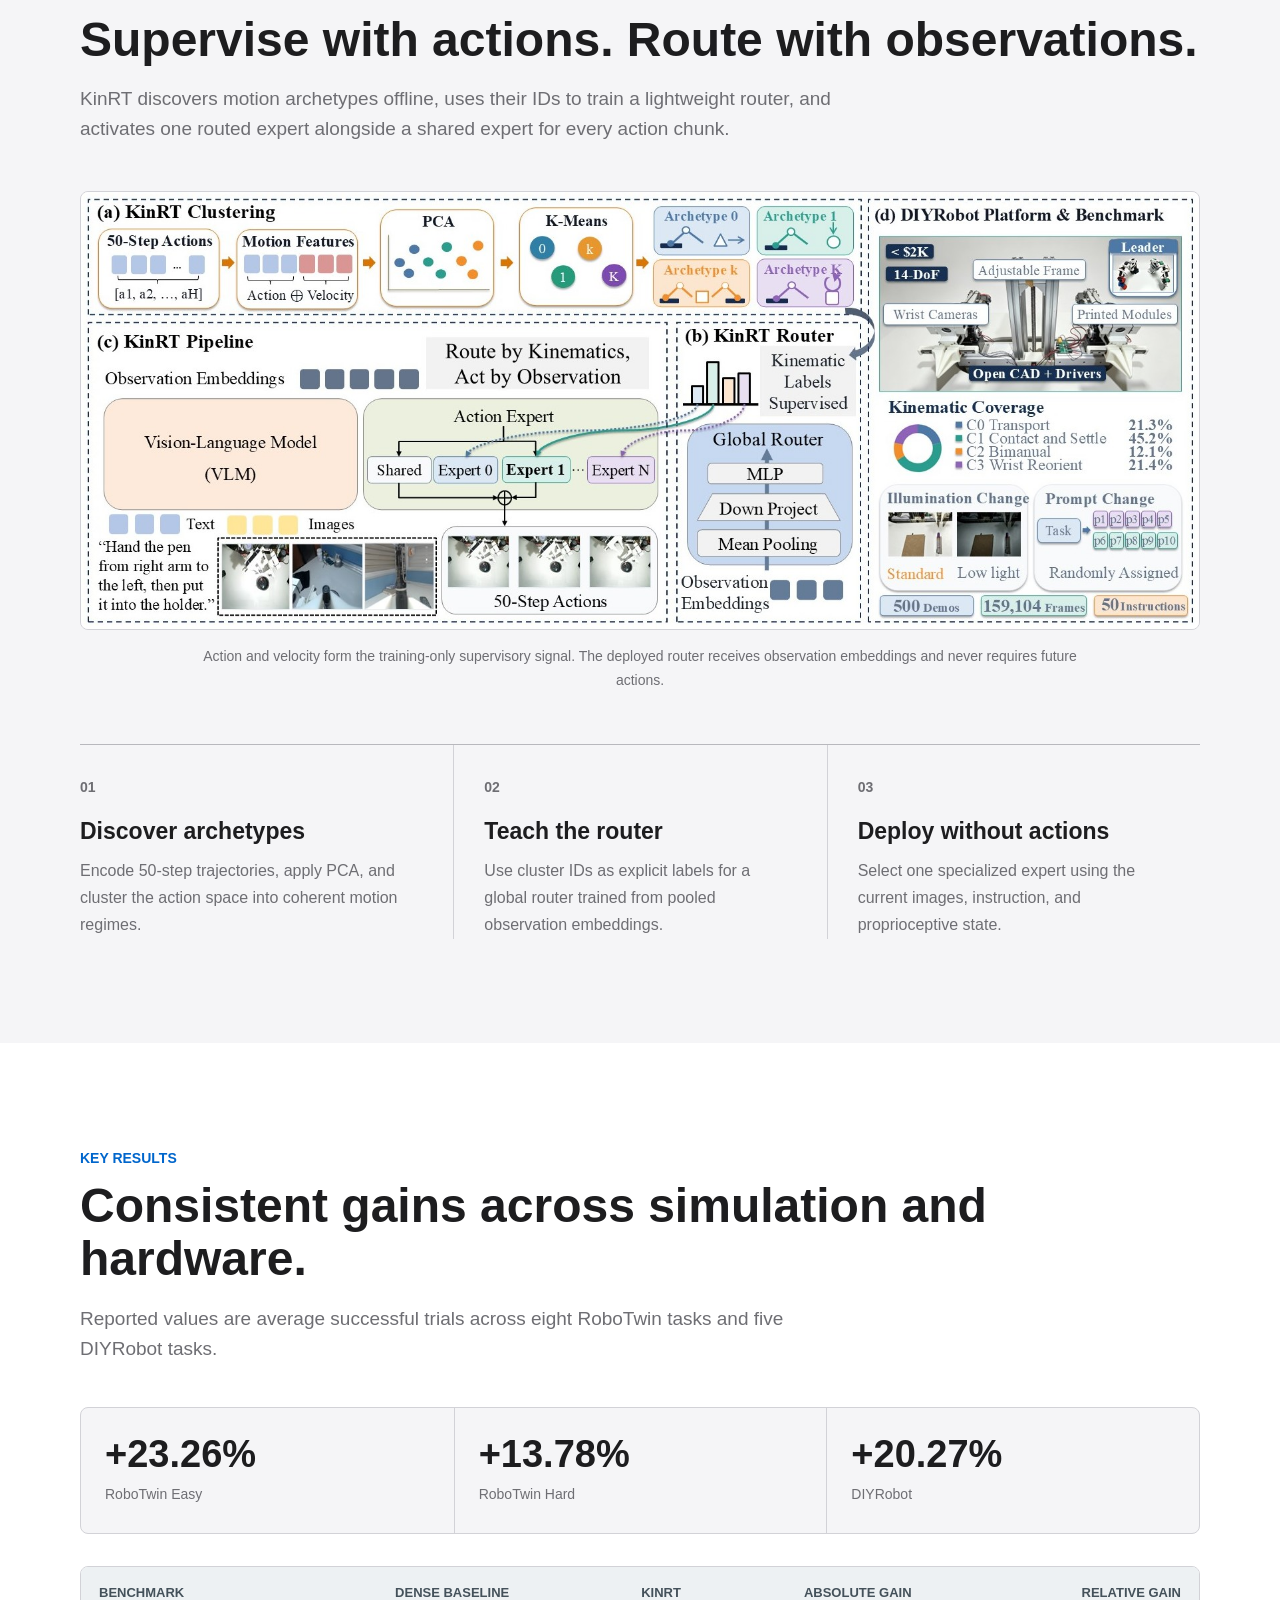
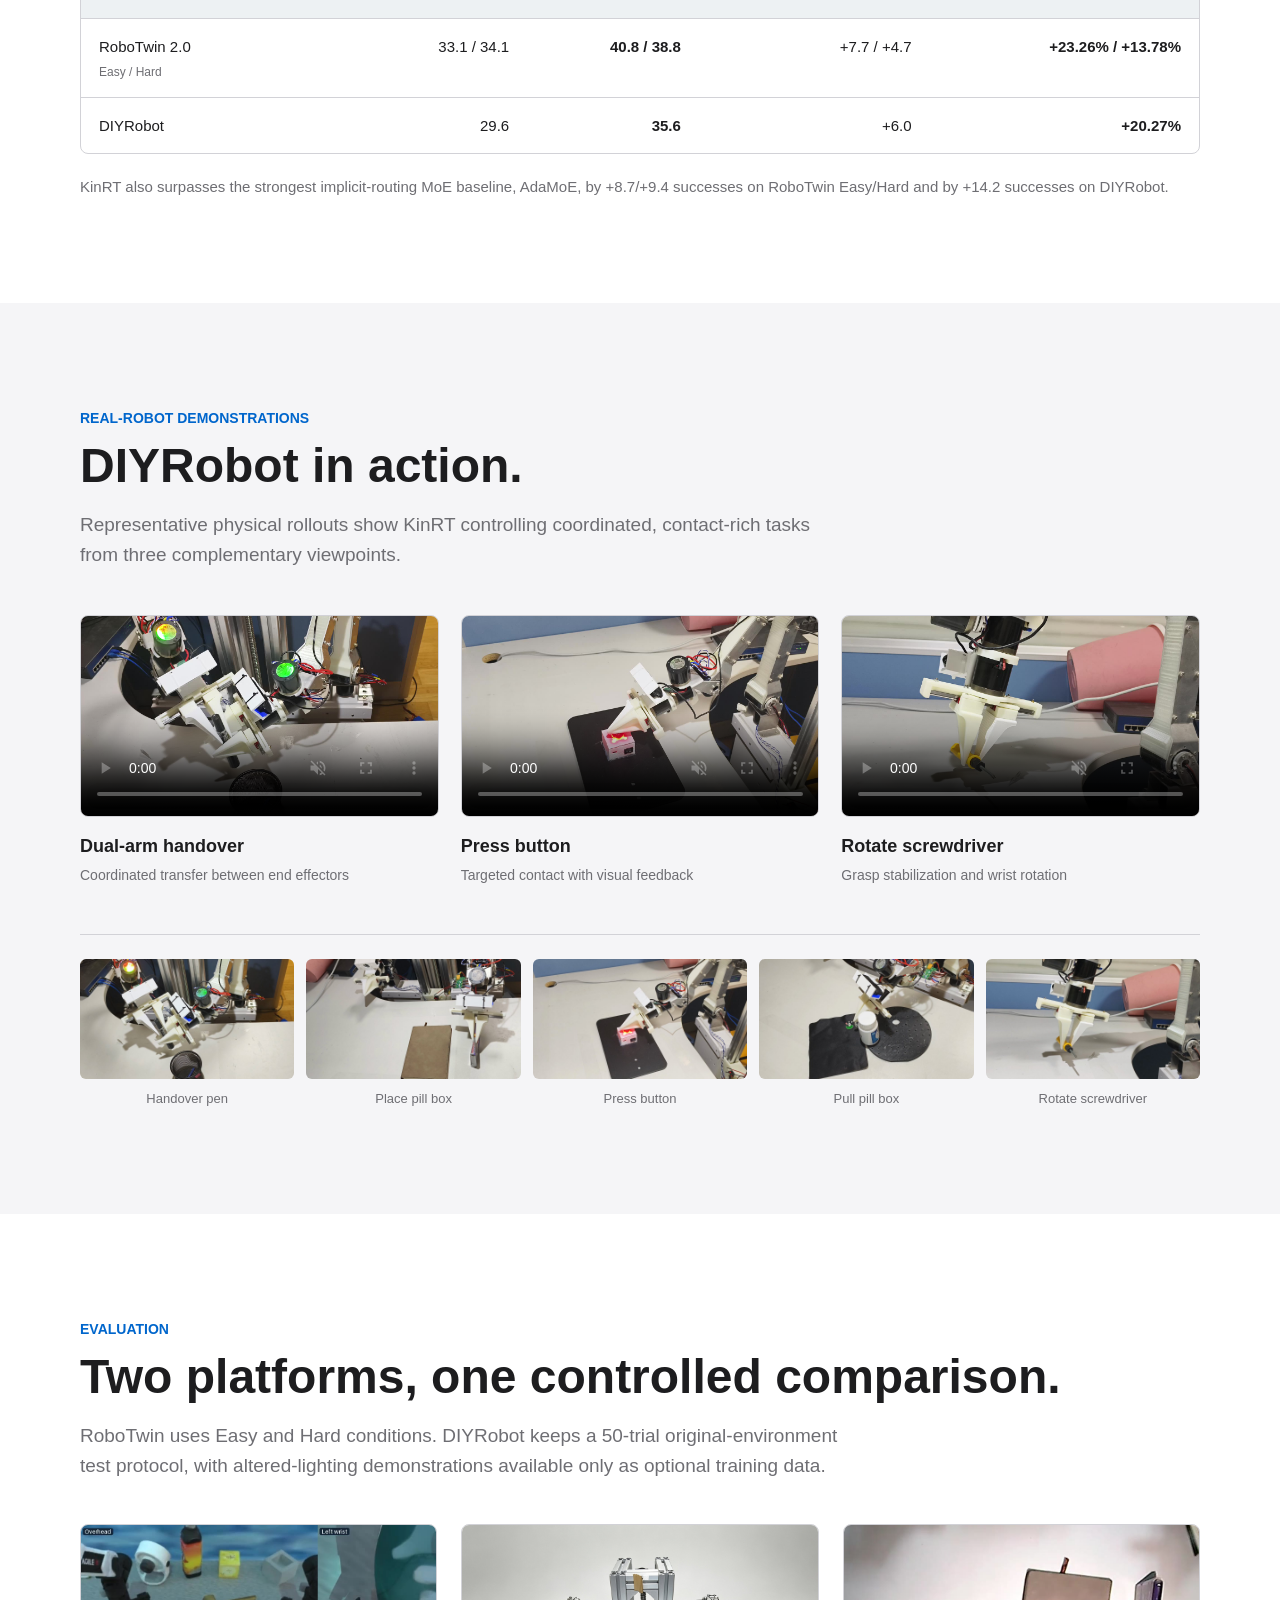
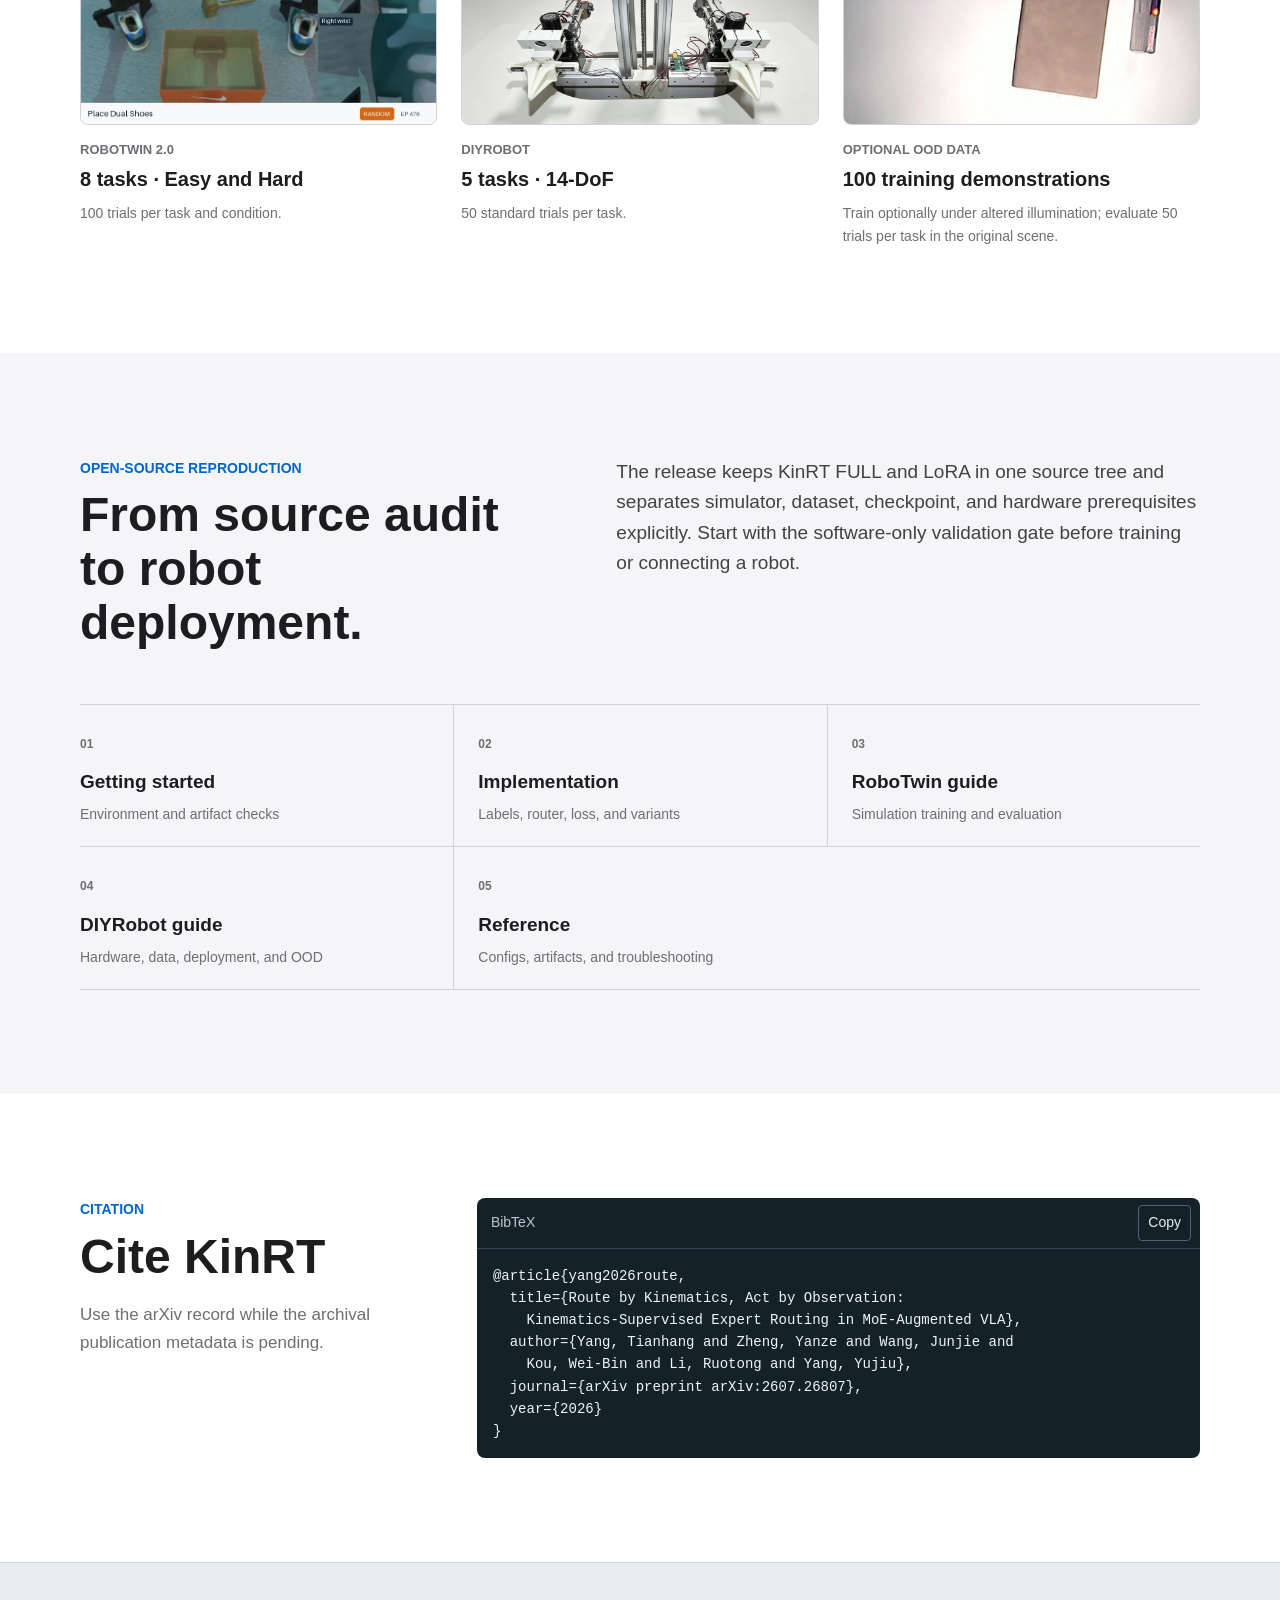
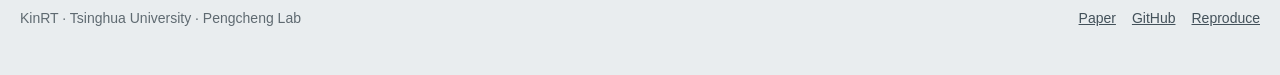
==== commit c4b04dcb: "Normalize Models resource icon color" ====
--- a/docs/index.html
+++ b/docs/index.html
@@ -13,7 +13,7 @@
     <link rel="canonical" href="https://gleeacast.github.io/Route-by-Kinematics-Act-by-Observation-Kinematics-Supervised-Expert-Routing-in-MoE-Augmented-VLA/" />
     <link rel="preload" as="image" href="assets/images/diyrobot-platform-hero.jpg" type="image/jpeg" fetchpriority="high" />
     <title>KinRT | Route by Kinematics, Act by Observation</title>
-    <link rel="stylesheet" href="styles.css?v=20260819-7" />
+    <link rel="stylesheet" href="styles.css?v=20260819-8" />
     <script src="app.js?v=20260819-1" defer></script>
   </head>
   <body data-page="home">
--- a/docs/styles.css
+++ b/docs/styles.css
@@ -626,6 +626,7 @@
 .resource-label { gap: 7px; background: #5f6368; }
 .resource-label img { width: 16px; height: 16px; object-fit: contain; }
 .resource-button.paper .resource-label img,
+.resource-button.models .resource-label img,
 .resource-button.code .resource-label img { filter: invert(1); }
 .resource-button.paper .resource-value { background: #b3261e; }
 .resource-button.models .resource-value { background: #ffd166; color: #202124; }
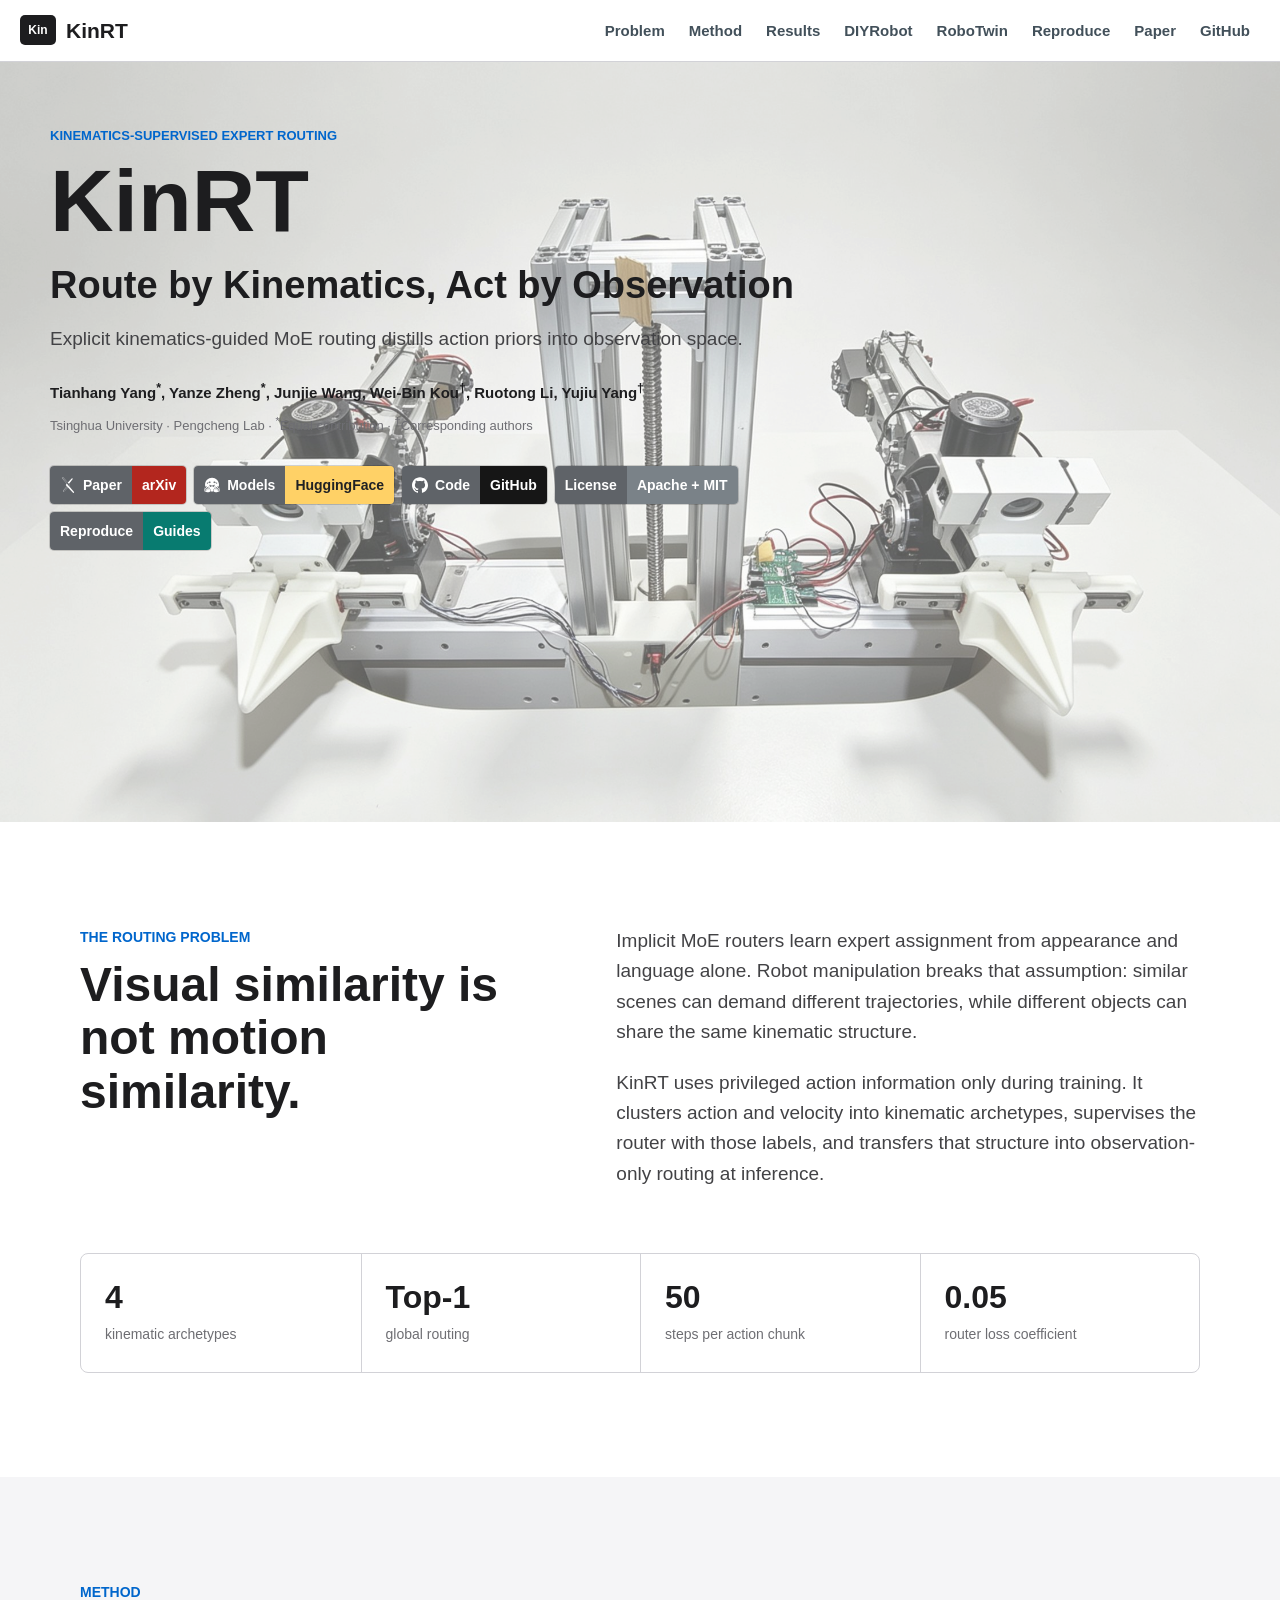
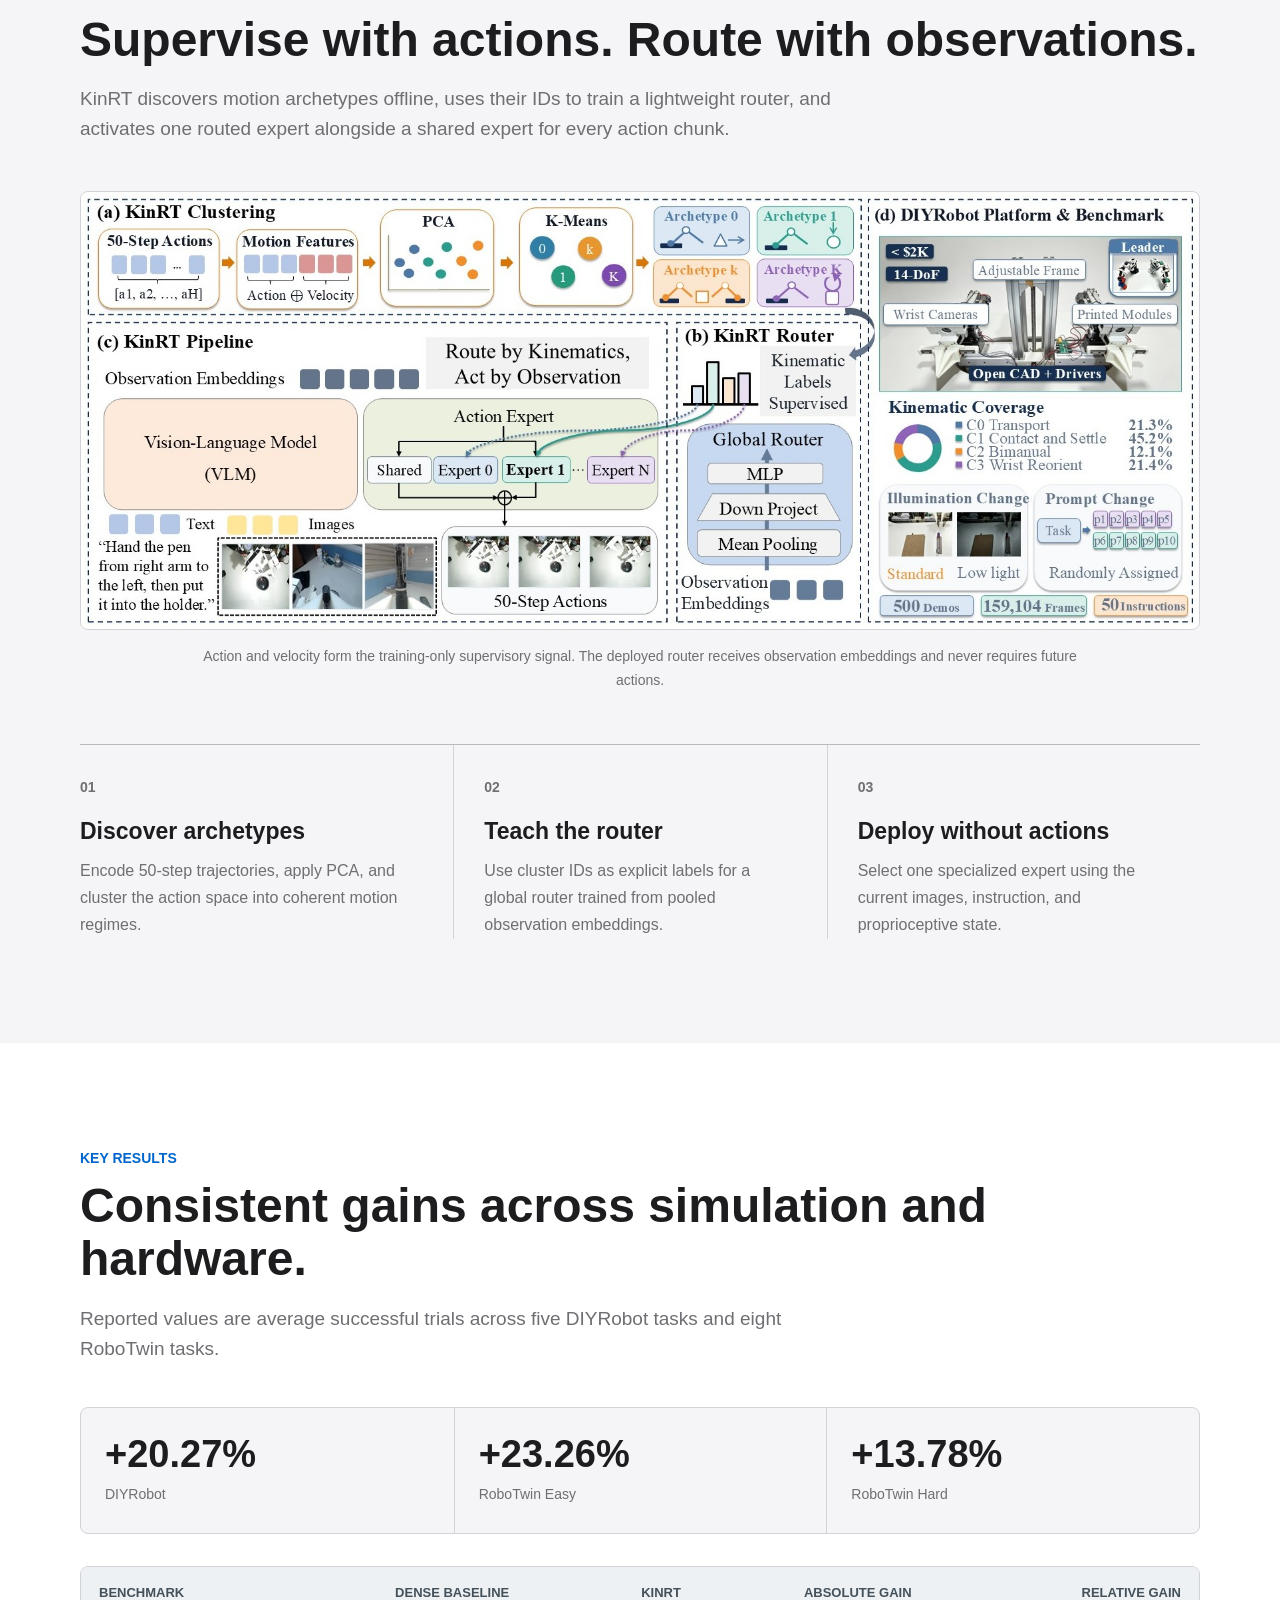
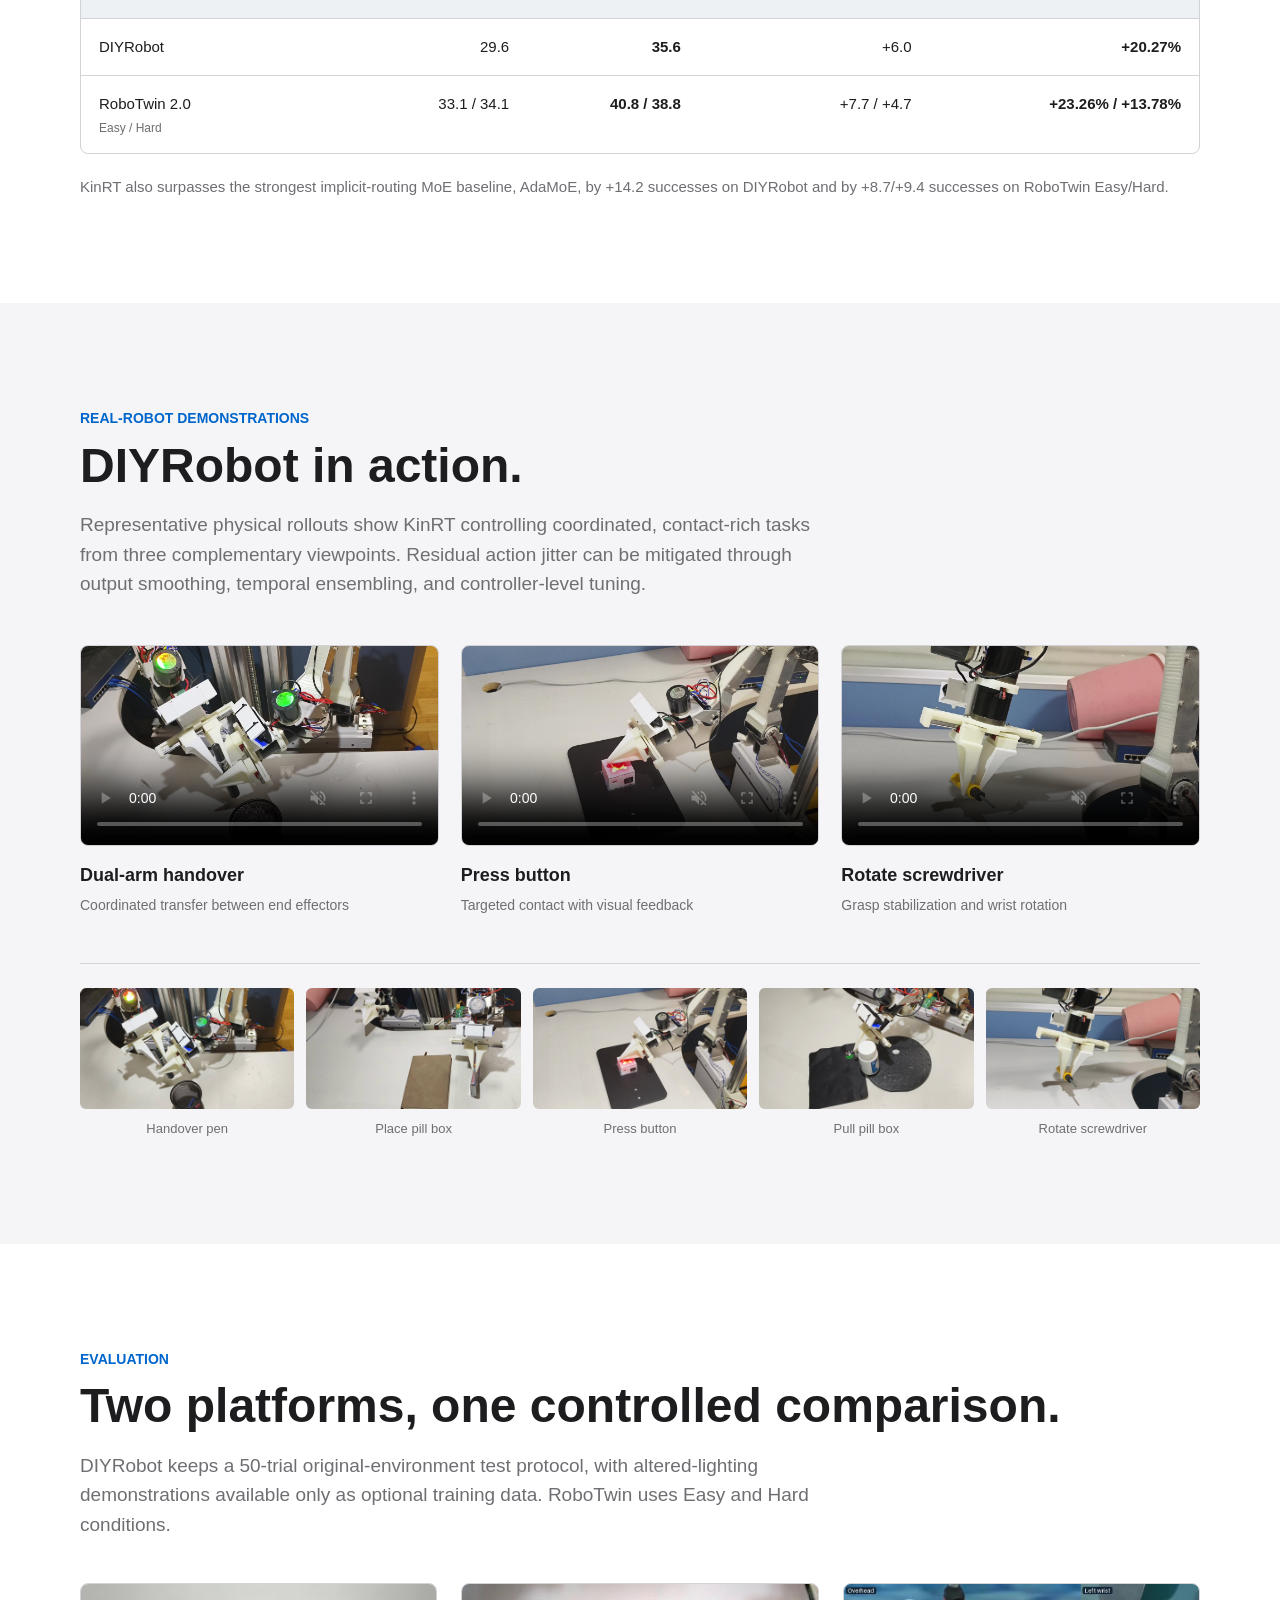
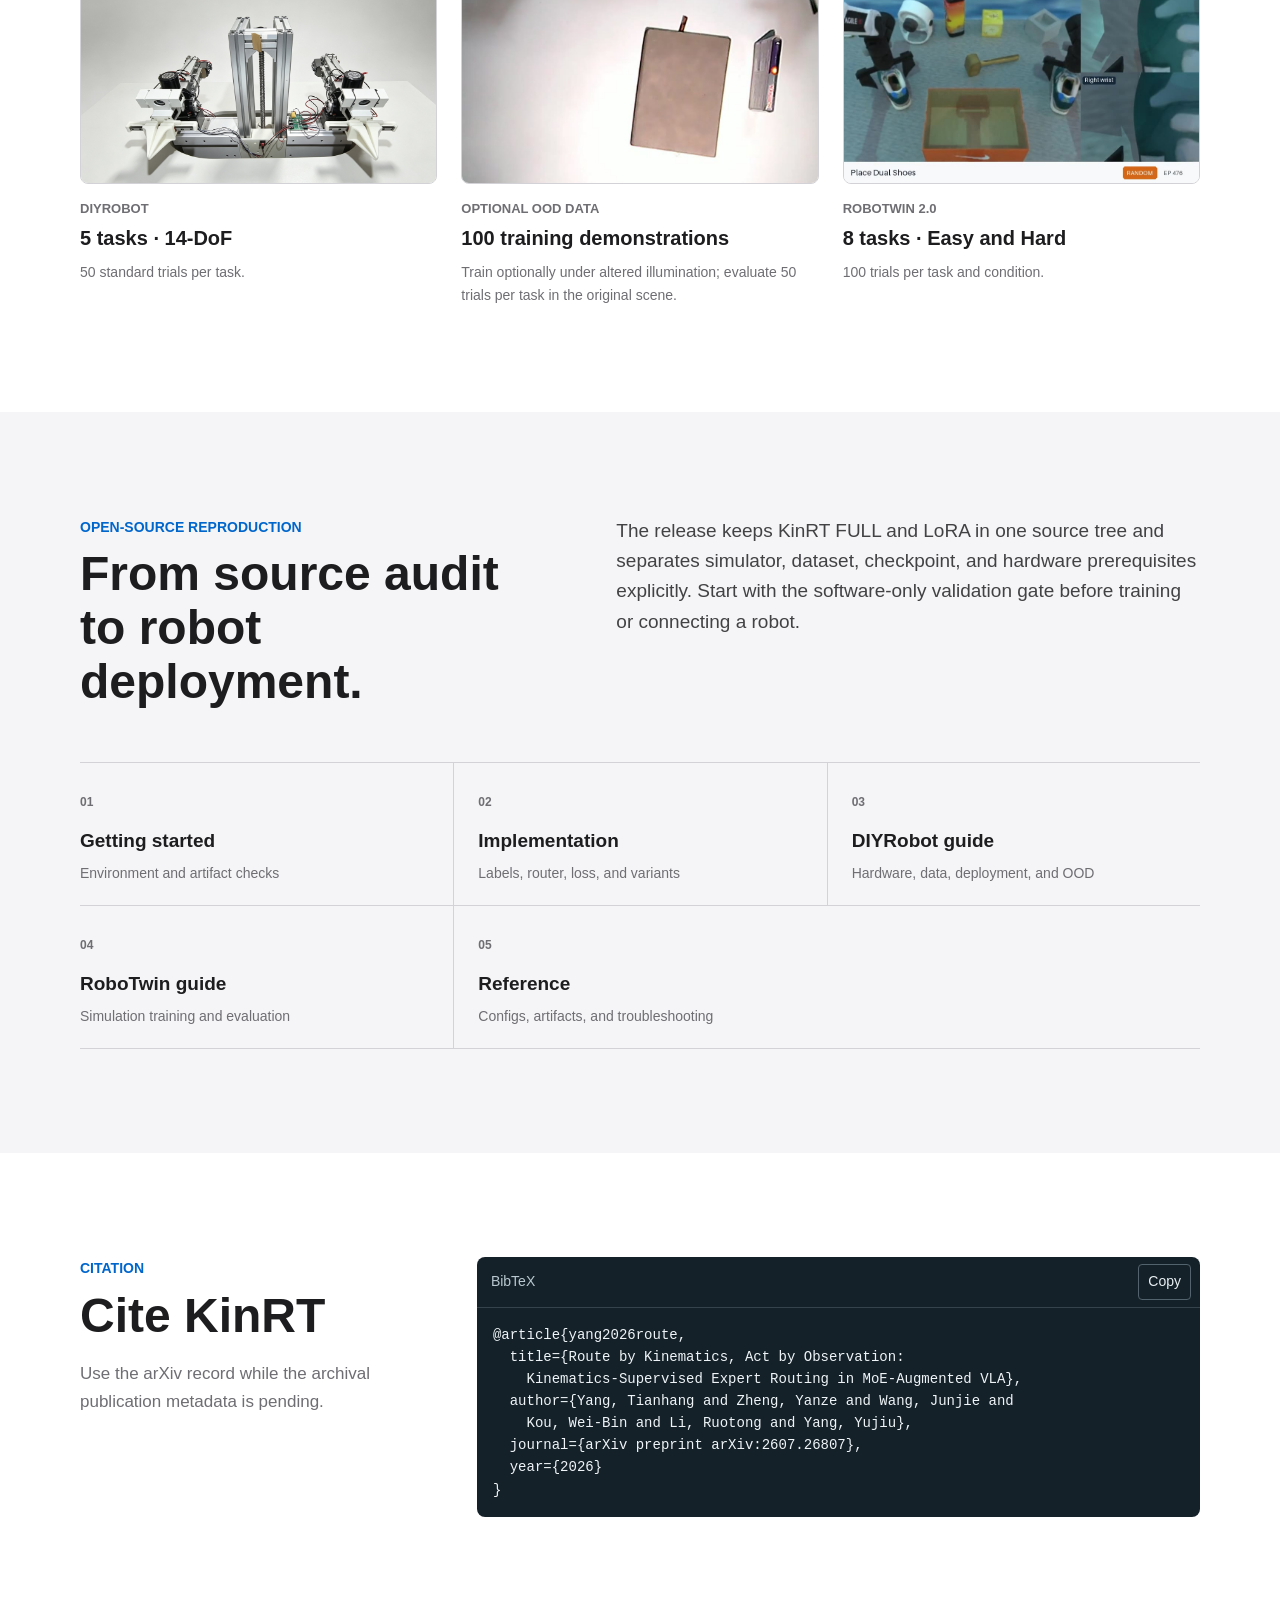
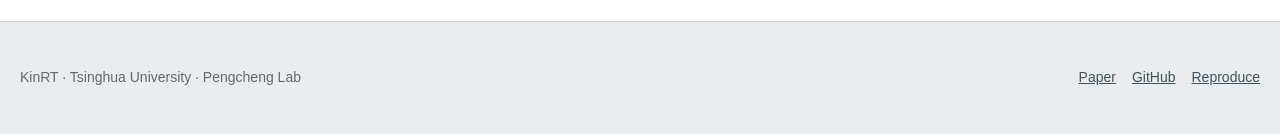
==== commit 1f8b3c29: "Prioritize DIYRobot and refine project messaging" ====
--- a/docs/index.html
+++ b/docs/index.html
@@ -13,21 +13,21 @@
     <link rel="canonical" href="https://gleeacast.github.io/Route-by-Kinematics-Act-by-Observation-Kinematics-Supervised-Expert-Routing-in-MoE-Augmented-VLA/" />
     <link rel="preload" as="image" href="assets/images/diyrobot-platform-hero.jpg" type="image/jpeg" fetchpriority="high" />
     <title>KinRT | Route by Kinematics, Act by Observation</title>
-    <link rel="stylesheet" href="styles.css?v=20260819-8" />
+    <link rel="stylesheet" href="styles.css?v=20260819-9" />
     <script src="app.js?v=20260819-1" defer></script>
   </head>
   <body data-page="home">
     <a class="skip-link" href="#main">Skip to content</a>
     <header class="site-header">
       <div class="header-inner">
-        <a class="brand" href="index.html" aria-label="KinRT project home"><span class="brand-mark">KR</span>KinRT</a>
+        <a class="brand" href="index.html" aria-label="KinRT project home"><span class="brand-mark">Kin</span>KinRT</a>
         <button class="nav-toggle" type="button" data-nav-toggle aria-expanded="false" aria-controls="primary-nav">Menu</button>
         <nav class="primary-nav" id="primary-nav" data-primary-nav aria-label="Primary navigation">
           <a href="#problem">Problem</a>
           <a href="#method">Method</a>
           <a href="#results">Results</a>
+          <a href="diyrobot.html" data-page-link="diyrobot">DIYRobot</a>
           <a href="robotwin.html" data-page-link="robotwin">RoboTwin</a>
-          <a href="diyrobot.html" data-page-link="diyrobot">DIYRobot</a>
           <a href="getting-started.html" data-page-link="start">Reproduce</a>
           <a href="https://arxiv.org/abs/2607.26807">Paper</a>
           <a href="https://github.com/gleeacast/Route-by-Kinematics-Act-by-Observation-Kinematics-Supervised-Expert-Routing-in-MoE-Augmented-VLA">GitHub</a>
@@ -42,7 +42,7 @@
           <p class="project-eyebrow">Kinematics-supervised expert routing</p>
           <h1 id="page-title">KinRT</h1>
           <p class="project-title">Route by Kinematics, Act by Observation</p>
-          <p class="project-summary">Action trajectories teach a global router which motion expert to select. At deployment, the policy routes from the current visual-language observation only.</p>
+          <p class="project-summary">Explicit kinematics-guided MoE routing distills action priors into observation space.</p>
           <p class="project-authors">Tianhang Yang<sup>*</sup>, Yanze Zheng<sup>*</sup>, Junjie Wang, Wei-Bin Kou<sup>&dagger;</sup>, Ruotong Li, Yujiu Yang<sup>&dagger;</sup></p>
           <p class="project-affiliation">Tsinghua University &middot; Pengcheng Lab &middot; <sup>*</sup>Equal contribution &middot; <sup>&dagger;</sup>Corresponding authors</p>
           <div class="project-actions" aria-label="Project links">
@@ -95,30 +95,30 @@
         <div class="project-inner section-heading">
           <p class="kicker">Key results</p>
           <h2 id="results-title">Consistent gains across simulation and hardware.</h2>
-          <p>Reported values are average successful trials across eight RoboTwin tasks and five DIYRobot tasks.</p>
+          <p>Reported values are average successful trials across five DIYRobot tasks and eight RoboTwin tasks.</p>
         </div>
         <div class="project-inner result-rail" aria-label="KinRT relative improvements">
+          <div><strong>+20.27%</strong><span>DIYRobot</span></div>
           <div><strong>+23.26%</strong><span>RoboTwin Easy</span></div>
           <div><strong>+13.78%</strong><span>RoboTwin Hard</span></div>
-          <div><strong>+20.27%</strong><span>DIYRobot</span></div>
         </div>
         <div class="project-inner table-wrap result-table">
           <table>
             <thead><tr><th>Benchmark</th><th>Dense baseline</th><th>KinRT</th><th>Absolute gain</th><th>Relative gain</th></tr></thead>
             <tbody>
+              <tr><td>DIYRobot</td><td>29.6</td><td><strong>35.6</strong></td><td>+6.0</td><td><strong>+20.27%</strong></td></tr>
               <tr><td>RoboTwin 2.0 <small>Easy / Hard</small></td><td>33.1 / 34.1</td><td><strong>40.8 / 38.8</strong></td><td>+7.7 / +4.7</td><td><strong>+23.26% / +13.78%</strong></td></tr>
-              <tr><td>DIYRobot</td><td>29.6</td><td><strong>35.6</strong></td><td>+6.0</td><td><strong>+20.27%</strong></td></tr>
             </tbody>
           </table>
         </div>
-        <p class="project-inner result-note">KinRT also surpasses the strongest implicit-routing MoE baseline, AdaMoE, by +8.7/+9.4 successes on RoboTwin Easy/Hard and by +14.2 successes on DIYRobot.</p>
+        <p class="project-inner result-note">KinRT also surpasses the strongest implicit-routing MoE baseline, AdaMoE, by +14.2 successes on DIYRobot and by +8.7/+9.4 successes on RoboTwin Easy/Hard.</p>
       </section>
 
       <section class="project-band project-demos" id="demos" aria-labelledby="demos-title">
         <div class="project-inner section-heading">
           <p class="kicker">Real-robot demonstrations</p>
           <h2 id="demos-title">DIYRobot in action.</h2>
-          <p>Representative physical rollouts show KinRT controlling coordinated, contact-rich tasks from three complementary viewpoints.</p>
+          <p>Representative physical rollouts show KinRT controlling coordinated, contact-rich tasks from three complementary viewpoints. Residual action jitter can be mitigated through output smoothing, temporal ensembling, and controller-level tuning.</p>
         </div>
         <div class="project-inner demo-video-grid">
           <figure class="demo-video">
@@ -153,13 +153,9 @@
         <div class="project-inner section-heading">
           <p class="kicker">Evaluation</p>
           <h2 id="benchmarks-title">Two platforms, one controlled comparison.</h2>
-          <p>RoboTwin uses Easy and Hard conditions. DIYRobot keeps a 50-trial original-environment test protocol, with altered-lighting demonstrations available only as optional training data.</p>
+          <p>DIYRobot keeps a 50-trial original-environment test protocol, with altered-lighting demonstrations available only as optional training data. RoboTwin uses Easy and Hard conditions.</p>
         </div>
         <div class="project-inner benchmark-gallery">
-          <a href="robotwin.html" class="benchmark-panel">
-            <img src="assets/images/posters/robotwin-05_place_dual_shoes_random.jpg" alt="RoboTwin randomized dual-shoe placement task" loading="lazy" />
-            <span>RoboTwin 2.0</span><strong>8 tasks &middot; Easy and Hard</strong><p>100 trials per task and condition.</p>
-          </a>
           <a href="diyrobot.html" class="benchmark-panel">
             <img src="assets/images/diyrobot-platform-hero.jpg" alt="The DIYRobot dual-arm platform" loading="lazy" />
             <span>DIYRobot</span><strong>5 tasks &middot; 14-DoF</strong><p>50 standard trials per task.</p>
@@ -168,6 +164,10 @@
             <img src="assets/images/posters/diyrobot-06_ood_place_pill_box_old_scene.jpg" alt="DIYRobot task under altered illumination" loading="lazy" />
             <span>Optional OOD data</span><strong>100 training demonstrations</strong><p>Train optionally under altered illumination; evaluate 50 trials per task in the original scene.</p>
           </a>
+          <a href="robotwin.html" class="benchmark-panel">
+            <img src="assets/images/posters/robotwin-05_place_dual_shoes_random.jpg" alt="RoboTwin randomized dual-shoe placement task" loading="lazy" />
+            <span>RoboTwin 2.0</span><strong>8 tasks &middot; Easy and Hard</strong><p>100 trials per task and condition.</p>
+          </a>
         </div>
       </section>
 
@@ -184,8 +184,8 @@
         <nav class="project-inner reproduce-links" aria-label="KinRT reproduction guides">
           <a href="getting-started.html"><span>01</span><strong>Getting started</strong><small>Environment and artifact checks</small></a>
           <a href="method.html"><span>02</span><strong>Implementation</strong><small>Labels, router, loss, and variants</small></a>
-          <a href="robotwin.html"><span>03</span><strong>RoboTwin guide</strong><small>Simulation training and evaluation</small></a>
-          <a href="diyrobot.html"><span>04</span><strong>DIYRobot guide</strong><small>Hardware, data, deployment, and OOD</small></a>
+          <a href="diyrobot.html"><span>03</span><strong>DIYRobot guide</strong><small>Hardware, data, deployment, and OOD</small></a>
+          <a href="robotwin.html"><span>04</span><strong>RoboTwin guide</strong><small>Simulation training and evaluation</small></a>
           <a href="reference.html"><span>05</span><strong>Reference</strong><small>Configs, artifacts, and troubleshooting</small></a>
         </nav>
       </section>
--- a/docs/styles.css
+++ b/docs/styles.css
@@ -81,14 +81,15 @@
   white-space: nowrap;
 }
 .brand-mark {
-  width: 30px;
+  min-width: 36px;
+  padding: 0 7px;
   height: 30px;
   display: grid;
   place-items: center;
   color: #fff;
   background: var(--ink);
   border-radius: 5px;
-  font-size: 13px;
+  font-size: 12px;
 }
 .primary-nav {
   display: flex;
